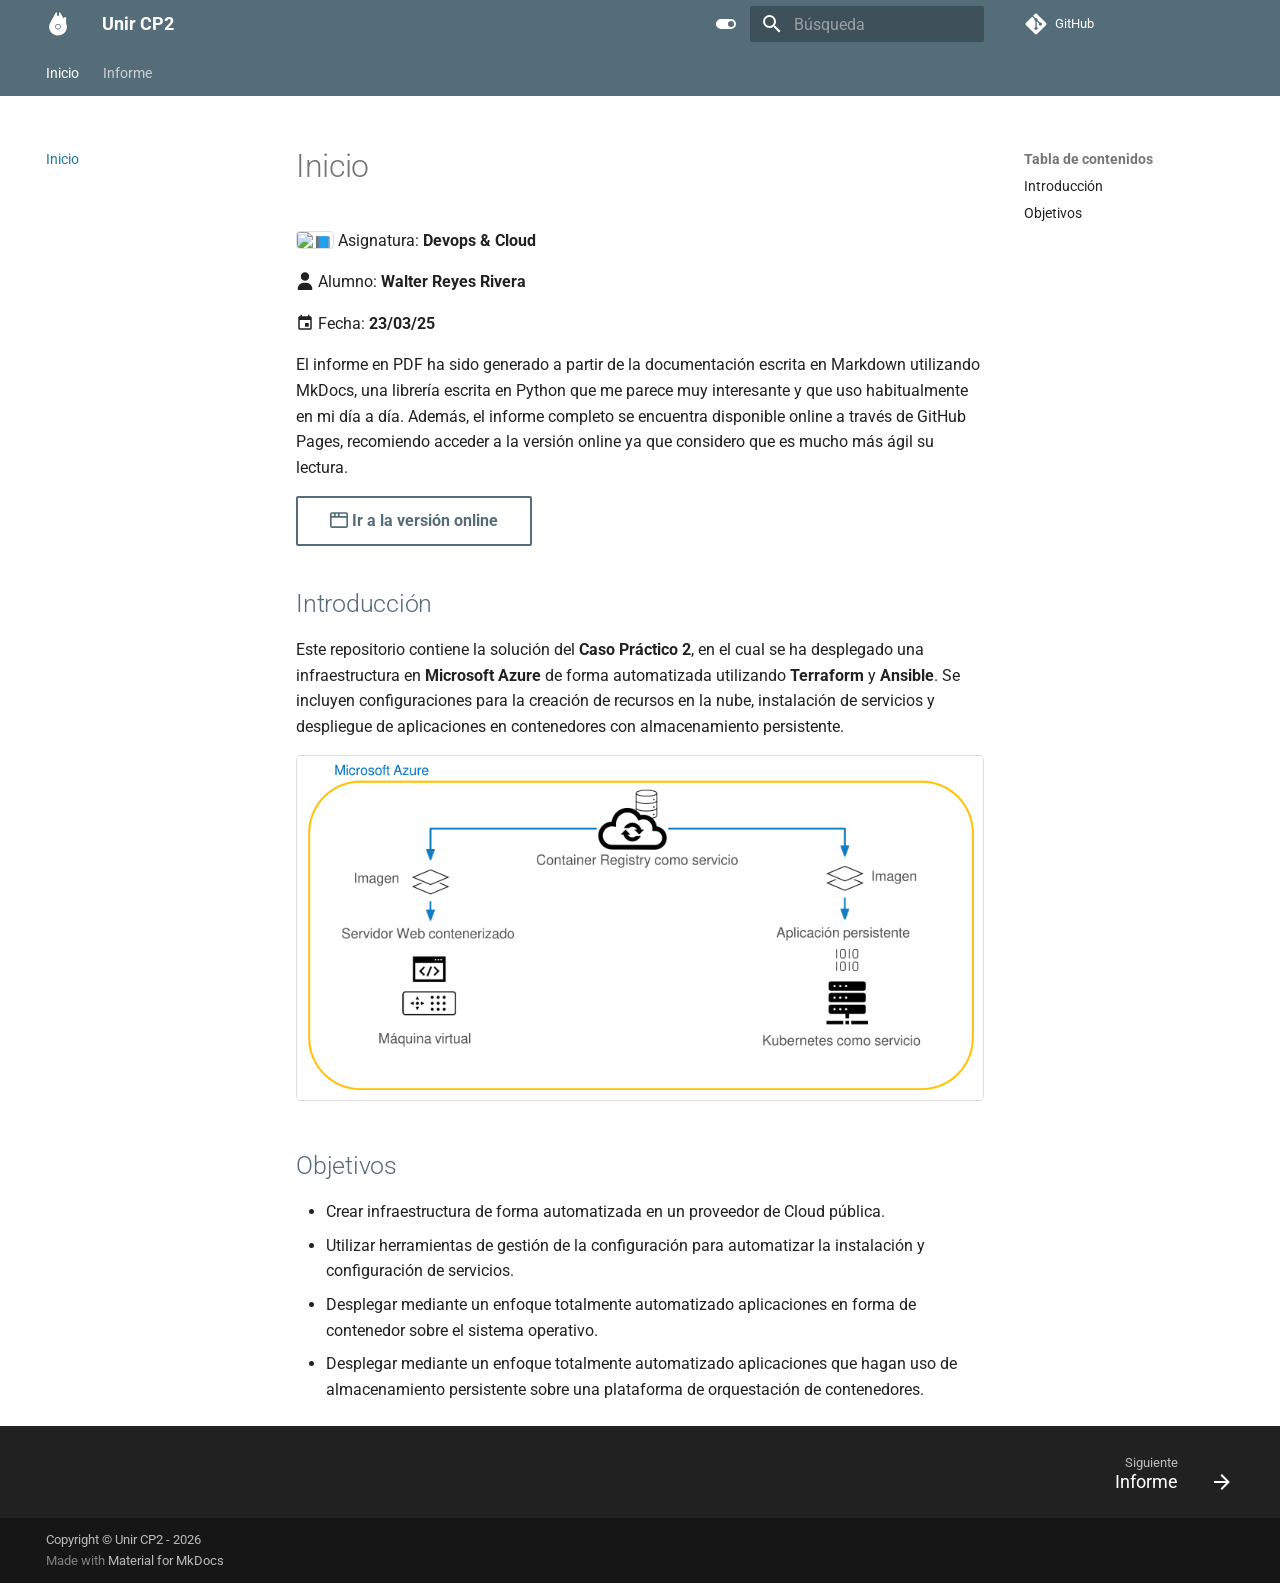
==== index.html @ c14b5ed5 "Deploy docs from GitHub Actions" ====
<!doctype html>
<html lang="es" class="no-js">
  <head>
    
      <meta charset="utf-8">
      <meta name="viewport" content="width=device-width,initial-scale=1">
      
        <meta name="description" content="Automatización de Infraestructura en Azure con Terraform y Ansible">
      
      
        <meta name="author" content="Walter Reyes">
      
      
      
      
        <link rel="next" href="informe/">
      
      
        
      
      
      <link rel="icon" href="assets/images/favicon.ico">
      <meta name="generator" content="mkdocs-1.6.1, mkdocs-material-9.7.5">
    
    
      
        <title>Unir CP2</title>
      
    
    
      <link rel="stylesheet" href="assets/stylesheets/main.484c7ddc.min.css">
      
        
        <link rel="stylesheet" href="assets/stylesheets/palette.ab4e12ef.min.css">
      
      


    
    
      
    
    
      
        
        
        <link rel="preconnect" href="https://fonts.gstatic.com" crossorigin>
        <link rel="stylesheet" href="https://fonts.googleapis.com/css?family=Roboto:300,300i,400,400i,700,700i%7CRoboto+Mono:400,400i,700,700i&display=fallback">
        <style>:root{--md-text-font:"Roboto";--md-code-font:"Roboto Mono"}</style>
      
    
    
      <link rel="stylesheet" href="assets/stylesheets/extra.css">
    
      <link rel="stylesheet" href="assets/stylesheets/pdf-custom.css">
    
    <script>__md_scope=new URL(".",location),__md_hash=e=>[...e].reduce(((e,_)=>(e<<5)-e+_.charCodeAt(0)),0),__md_get=(e,_=localStorage,t=__md_scope)=>JSON.parse(_.getItem(t.pathname+"."+e)),__md_set=(e,_,t=localStorage,a=__md_scope)=>{try{t.setItem(a.pathname+"."+e,JSON.stringify(_))}catch(e){}}</script>
    
      

    
    
  </head>
  
  
    
    
      
    
    
    
    
    <body dir="ltr" data-md-color-scheme="default" data-md-color-primary="blue-grey" data-md-color-accent="teal">
  
    
    <input class="md-toggle" data-md-toggle="drawer" type="checkbox" id="__drawer" autocomplete="off">
    <input class="md-toggle" data-md-toggle="search" type="checkbox" id="__search" autocomplete="off">
    <label class="md-overlay" for="__drawer"></label>
    <div data-md-component="skip">
      
        
        <a href="#introduccion" class="md-skip">
          Saltar a contenido
        </a>
      
    </div>
    <div data-md-component="announce">
      
    </div>
    
    
      

<header class="md-header" data-md-component="header">
  <nav class="md-header__inner md-grid" aria-label="Cabecera">
    <a href="." title="Unir CP2" class="md-header__button md-logo" aria-label="Unir CP2" data-md-component="logo">
      
  <img src="assets/images/favicon.svg" alt="logo">

    </a>
    <label class="md-header__button md-icon" for="__drawer">
      
      <svg xmlns="http://www.w3.org/2000/svg" viewBox="0 0 24 24"><path d="M3 6h18v2H3zm0 5h18v2H3zm0 5h18v2H3z"/></svg>
    </label>
    <div class="md-header__title" data-md-component="header-title">
      <div class="md-header__ellipsis">
        <div class="md-header__topic">
          <span class="md-ellipsis">
            Unir CP2
          </span>
        </div>
        <div class="md-header__topic" data-md-component="header-topic">
          <span class="md-ellipsis">
            
              Inicio
            
          </span>
        </div>
      </div>
    </div>
    
      
        <form class="md-header__option" data-md-component="palette">
  
    
    
    
    <input class="md-option" data-md-color-media="" data-md-color-scheme="default" data-md-color-primary="blue-grey" data-md-color-accent="teal"  aria-label="Switch to dark mode"  type="radio" name="__palette" id="__palette_0">
    
      <label class="md-header__button md-icon" title="Switch to dark mode" for="__palette_1" hidden>
        <svg xmlns="http://www.w3.org/2000/svg" viewBox="0 0 24 24"><path d="M17 7H7a5 5 0 0 0-5 5 5 5 0 0 0 5 5h10a5 5 0 0 0 5-5 5 5 0 0 0-5-5m0 8a3 3 0 0 1-3-3 3 3 0 0 1 3-3 3 3 0 0 1 3 3 3 3 0 0 1-3 3"/></svg>
      </label>
    
  
    
    
    
    <input class="md-option" data-md-color-media="" data-md-color-scheme="slate" data-md-color-primary="blue-grey" data-md-color-accent="teal"  aria-label="Switch to light mode"  type="radio" name="__palette" id="__palette_1">
    
      <label class="md-header__button md-icon" title="Switch to light mode" for="__palette_0" hidden>
        <svg xmlns="http://www.w3.org/2000/svg" viewBox="0 0 24 24"><path d="M17 6H7c-3.31 0-6 2.69-6 6s2.69 6 6 6h10c3.31 0 6-2.69 6-6s-2.69-6-6-6m0 10H7c-2.21 0-4-1.79-4-4s1.79-4 4-4h10c2.21 0 4 1.79 4 4s-1.79 4-4 4M7 9c-1.66 0-3 1.34-3 3s1.34 3 3 3 3-1.34 3-3-1.34-3-3-3"/></svg>
      </label>
    
  
</form>
      
    
    
      <script>var palette=__md_get("__palette");if(palette&&palette.color){if("(prefers-color-scheme)"===palette.color.media){var media=matchMedia("(prefers-color-scheme: light)"),input=document.querySelector(media.matches?"[data-md-color-media='(prefers-color-scheme: light)']":"[data-md-color-media='(prefers-color-scheme: dark)']");palette.color.media=input.getAttribute("data-md-color-media"),palette.color.scheme=input.getAttribute("data-md-color-scheme"),palette.color.primary=input.getAttribute("data-md-color-primary"),palette.color.accent=input.getAttribute("data-md-color-accent")}for(var[key,value]of Object.entries(palette.color))document.body.setAttribute("data-md-color-"+key,value)}</script>
    
    
    
      
      
        <label class="md-header__button md-icon" for="__search">
          
          <svg xmlns="http://www.w3.org/2000/svg" viewBox="0 0 24 24"><path d="M9.5 3A6.5 6.5 0 0 1 16 9.5c0 1.61-.59 3.09-1.56 4.23l.27.27h.79l5 5-1.5 1.5-5-5v-.79l-.27-.27A6.52 6.52 0 0 1 9.5 16 6.5 6.5 0 0 1 3 9.5 6.5 6.5 0 0 1 9.5 3m0 2C7 5 5 7 5 9.5S7 14 9.5 14 14 12 14 9.5 12 5 9.5 5"/></svg>
        </label>
        <div class="md-search" data-md-component="search" role="dialog">
  <label class="md-search__overlay" for="__search"></label>
  <div class="md-search__inner" role="search">
    <form class="md-search__form" name="search">
      <input type="text" class="md-search__input" name="query" aria-label="Búsqueda" placeholder="Búsqueda" autocapitalize="off" autocorrect="off" autocomplete="off" spellcheck="false" data-md-component="search-query" required>
      <label class="md-search__icon md-icon" for="__search">
        
        <svg xmlns="http://www.w3.org/2000/svg" viewBox="0 0 24 24"><path d="M9.5 3A6.5 6.5 0 0 1 16 9.5c0 1.61-.59 3.09-1.56 4.23l.27.27h.79l5 5-1.5 1.5-5-5v-.79l-.27-.27A6.52 6.52 0 0 1 9.5 16 6.5 6.5 0 0 1 3 9.5 6.5 6.5 0 0 1 9.5 3m0 2C7 5 5 7 5 9.5S7 14 9.5 14 14 12 14 9.5 12 5 9.5 5"/></svg>
        
        <svg xmlns="http://www.w3.org/2000/svg" viewBox="0 0 24 24"><path d="M20 11v2H8l5.5 5.5-1.42 1.42L4.16 12l7.92-7.92L13.5 5.5 8 11z"/></svg>
      </label>
      <nav class="md-search__options" aria-label="Buscar">
        
        <button type="reset" class="md-search__icon md-icon" title="Limpiar" aria-label="Limpiar" tabindex="-1">
          
          <svg xmlns="http://www.w3.org/2000/svg" viewBox="0 0 24 24"><path d="M19 6.41 17.59 5 12 10.59 6.41 5 5 6.41 10.59 12 5 17.59 6.41 19 12 13.41 17.59 19 19 17.59 13.41 12z"/></svg>
        </button>
      </nav>
      
        <div class="md-search__suggest" data-md-component="search-suggest"></div>
      
    </form>
    <div class="md-search__output">
      <div class="md-search__scrollwrap" tabindex="0" data-md-scrollfix>
        <div class="md-search-result" data-md-component="search-result">
          <div class="md-search-result__meta">
            Inicializando búsqueda
          </div>
          <ol class="md-search-result__list" role="presentation"></ol>
        </div>
      </div>
    </div>
  </div>
</div>
      
    
    
      <div class="md-header__source">
        <a href="https://github.com/darioreyesr25/unir-cp2" title="Ir al repositorio" class="md-source" data-md-component="source">
  <div class="md-source__icon md-icon">
    
    <svg xmlns="http://www.w3.org/2000/svg" viewBox="0 0 448 512"><!--! Font Awesome Free 7.1.0 by @fontawesome - https://fontawesome.com License - https://fontawesome.com/license/free (Icons: CC BY 4.0, Fonts: SIL OFL 1.1, Code: MIT License) Copyright 2025 Fonticons, Inc.--><path d="M439.6 236.1 244 40.5c-5.4-5.5-12.8-8.5-20.4-8.5s-15 3-20.4 8.4L162.5 81l51.5 51.5c27.1-9.1 52.7 16.8 43.4 43.7l49.7 49.7c34.2-11.8 61.2 31 35.5 56.7-26.5 26.5-70.2-2.9-56-37.3L240.3 199v121.9c25.3 12.5 22.3 41.8 9.1 55-6.4 6.4-15.2 10.1-24.3 10.1s-17.8-3.6-24.3-10.1c-17.6-17.6-11.1-46.9 11.2-56v-123c-20.8-8.5-24.6-30.7-18.6-45L142.6 101 8.5 235.1C3 240.6 0 247.9 0 255.5s3 15 8.5 20.4l195.6 195.7c5.4 5.4 12.7 8.4 20.4 8.4s15-3 20.4-8.4l194.7-194.7c5.4-5.4 8.4-12.8 8.4-20.4s-3-15-8.4-20.4"/></svg>
  </div>
  <div class="md-source__repository">
    GitHub
  </div>
</a>
      </div>
    
  </nav>
  
</header>
    
    <div class="md-container" data-md-component="container">
      
      
        
          
            
<nav class="md-tabs" aria-label="Pestañas" data-md-component="tabs">
  <div class="md-grid">
    <ul class="md-tabs__list">
      
        
  
  
  
    
  
  
    <li class="md-tabs__item md-tabs__item--active">
      <a href="." class="md-tabs__link">
        
  
  
    
  
  Inicio

      </a>
    </li>
  

      
        
  
  
  
  
    
    
      <li class="md-tabs__item">
        <a href="informe/" class="md-tabs__link">
          
  
  
    
  
  Informe

        </a>
      </li>
    
  

      
    </ul>
  </div>
</nav>
          
        
      
      <main class="md-main" data-md-component="main">
        <div class="md-main__inner md-grid">
          
            
              
              <div class="md-sidebar md-sidebar--primary" data-md-component="sidebar" data-md-type="navigation" >
                <div class="md-sidebar__scrollwrap">
                  <div class="md-sidebar__inner">
                    


  


<nav class="md-nav md-nav--primary md-nav--lifted" aria-label="Navegación" data-md-level="0">
  <label class="md-nav__title" for="__drawer">
    <a href="." title="Unir CP2" class="md-nav__button md-logo" aria-label="Unir CP2" data-md-component="logo">
      
  <img src="assets/images/favicon.svg" alt="logo">

    </a>
    Unir CP2
  </label>
  
    <div class="md-nav__source">
      <a href="https://github.com/darioreyesr25/unir-cp2" title="Ir al repositorio" class="md-source" data-md-component="source">
  <div class="md-source__icon md-icon">
    
    <svg xmlns="http://www.w3.org/2000/svg" viewBox="0 0 448 512"><!--! Font Awesome Free 7.1.0 by @fontawesome - https://fontawesome.com License - https://fontawesome.com/license/free (Icons: CC BY 4.0, Fonts: SIL OFL 1.1, Code: MIT License) Copyright 2025 Fonticons, Inc.--><path d="M439.6 236.1 244 40.5c-5.4-5.5-12.8-8.5-20.4-8.5s-15 3-20.4 8.4L162.5 81l51.5 51.5c27.1-9.1 52.7 16.8 43.4 43.7l49.7 49.7c34.2-11.8 61.2 31 35.5 56.7-26.5 26.5-70.2-2.9-56-37.3L240.3 199v121.9c25.3 12.5 22.3 41.8 9.1 55-6.4 6.4-15.2 10.1-24.3 10.1s-17.8-3.6-24.3-10.1c-17.6-17.6-11.1-46.9 11.2-56v-123c-20.8-8.5-24.6-30.7-18.6-45L142.6 101 8.5 235.1C3 240.6 0 247.9 0 255.5s3 15 8.5 20.4l195.6 195.7c5.4 5.4 12.7 8.4 20.4 8.4s15-3 20.4-8.4l194.7-194.7c5.4-5.4 8.4-12.8 8.4-20.4s-3-15-8.4-20.4"/></svg>
  </div>
  <div class="md-source__repository">
    GitHub
  </div>
</a>
    </div>
  
  <ul class="md-nav__list" data-md-scrollfix>
    
      
      
  
  
    
  
  
  
    <li class="md-nav__item md-nav__item--active">
      
      <input class="md-nav__toggle md-toggle" type="checkbox" id="__toc">
      
      
      
        <label class="md-nav__link md-nav__link--active" for="__toc">
          
  
  
  <span class="md-ellipsis">
    
  
    Inicio
  

    
  </span>
  
  

          <span class="md-nav__icon md-icon"></span>
        </label>
      
      <a href="." class="md-nav__link md-nav__link--active">
        
  
  
  <span class="md-ellipsis">
    
  
    Inicio
  

    
  </span>
  
  

      </a>
      
        

<nav class="md-nav md-nav--secondary" aria-label="Tabla de contenidos">
  
  
  
  
    <label class="md-nav__title" for="__toc">
      <span class="md-nav__icon md-icon"></span>
      Tabla de contenidos
    </label>
    <ul class="md-nav__list" data-md-component="toc" data-md-scrollfix>
      
        <li class="md-nav__item">
  <a href="#introduccion" class="md-nav__link">
    <span class="md-ellipsis">
      
        Introducción
      
    </span>
  </a>
  
</li>
      
        <li class="md-nav__item">
  <a href="#objetivos" class="md-nav__link">
    <span class="md-ellipsis">
      
        Objetivos
      
    </span>
  </a>
  
</li>
      
    </ul>
  
</nav>
      
    </li>
  

    
      
      
  
  
  
  
    
    
      
        
          
        
      
        
      
        
      
        
      
        
      
        
      
    
    
    
      
      
        
      
    
    
    <li class="md-nav__item md-nav__item--nested">
      
        
        
        <input class="md-nav__toggle md-toggle " type="checkbox" id="__nav_2" >
        
          
          <div class="md-nav__link md-nav__container">
            <a href="informe/" class="md-nav__link ">
              
  
  
  <span class="md-ellipsis">
    
  
    Informe
  

    
  </span>
  
  

            </a>
            
              
              <label class="md-nav__link " for="__nav_2" id="__nav_2_label" tabindex="0">
                <span class="md-nav__icon md-icon"></span>
              </label>
            
          </div>
        
        <nav class="md-nav" data-md-level="1" aria-labelledby="__nav_2_label" aria-expanded="false">
          <label class="md-nav__title" for="__nav_2">
            <span class="md-nav__icon md-icon"></span>
            
  
    Informe
  

          </label>
          <ul class="md-nav__list" data-md-scrollfix>
            
              
            
              
                
  
  
  
  
    
    
      
        
          
        
      
        
      
        
      
    
    
    
      
      
        
      
    
    
    <li class="md-nav__item md-nav__item--nested">
      
        
        
        <input class="md-nav__toggle md-toggle " type="checkbox" id="__nav_2_2" >
        
          
          <div class="md-nav__link md-nav__container">
            <a href="informe/arquitectura/" class="md-nav__link ">
              
  
  
  <span class="md-ellipsis">
    
  
    Arquitectura
  

    
  </span>
  
  

            </a>
            
              
              <label class="md-nav__link " for="__nav_2_2" id="__nav_2_2_label" tabindex="0">
                <span class="md-nav__icon md-icon"></span>
              </label>
            
          </div>
        
        <nav class="md-nav" data-md-level="2" aria-labelledby="__nav_2_2_label" aria-expanded="false">
          <label class="md-nav__title" for="__nav_2_2">
            <span class="md-nav__icon md-icon"></span>
            
  
    Arquitectura
  

          </label>
          <ul class="md-nav__list" data-md-scrollfix>
            
              
            
              
                
  
  
  
  
    <li class="md-nav__item">
      <a href="informe/arquitectura/infraestructura/" class="md-nav__link">
        
  
  
  <span class="md-ellipsis">
    
  
    Infraestructura
  

    
  </span>
  
  

      </a>
    </li>
  

              
            
              
                
  
  
  
  
    <li class="md-nav__item">
      <a href="informe/arquitectura/configuracion/" class="md-nav__link">
        
  
  
  <span class="md-ellipsis">
    
  
    Configuración
  

    
  </span>
  
  

      </a>
    </li>
  

              
            
          </ul>
        </nav>
      
    </li>
  

              
            
              
                
  
  
  
  
    <li class="md-nav__item">
      <a href="informe/despliegue/" class="md-nav__link">
        
  
  
  <span class="md-ellipsis">
    
  
    Despliegue
  

    
  </span>
  
  

      </a>
    </li>
  

              
            
              
                
  
  
  
  
    <li class="md-nav__item">
      <a href="informe/evidencias/" class="md-nav__link">
        
  
  
  <span class="md-ellipsis">
    
  
    Evidencias
  

    
  </span>
  
  

      </a>
    </li>
  

              
            
              
                
  
  
  
  
    <li class="md-nav__item">
      <a href="informe/licencia/" class="md-nav__link">
        
  
  
  <span class="md-ellipsis">
    
  
    Licencia
  

    
  </span>
  
  

      </a>
    </li>
  

              
            
              
                
  
  
  
  
    <li class="md-nav__item">
      <a href="informe/referencias/" class="md-nav__link">
        
  
  
  <span class="md-ellipsis">
    
  
    Referencias
  

    
  </span>
  
  

      </a>
    </li>
  

              
            
          </ul>
        </nav>
      
    </li>
  

    
  </ul>
</nav>
                  </div>
                </div>
              </div>
            
            
              
              <div class="md-sidebar md-sidebar--secondary" data-md-component="sidebar" data-md-type="toc" >
                <div class="md-sidebar__scrollwrap">
                  <div class="md-sidebar__inner">
                    

<nav class="md-nav md-nav--secondary" aria-label="Tabla de contenidos">
  
  
  
  
    <label class="md-nav__title" for="__toc">
      <span class="md-nav__icon md-icon"></span>
      Tabla de contenidos
    </label>
    <ul class="md-nav__list" data-md-component="toc" data-md-scrollfix>
      
        <li class="md-nav__item">
  <a href="#introduccion" class="md-nav__link">
    <span class="md-ellipsis">
      
        Introducción
      
    </span>
  </a>
  
</li>
      
        <li class="md-nav__item">
  <a href="#objetivos" class="md-nav__link">
    <span class="md-ellipsis">
      
        Objetivos
      
    </span>
  </a>
  
</li>
      
    </ul>
  
</nav>
                  </div>
                </div>
              </div>
            
          
          
            <div class="md-content" data-md-component="content">
              
                



  


              
              <article class="md-content__inner md-typeset">
                
                  


  
  


<h1 id="inicio">Inicio<a class="headerlink" href="#inicio" title="Permanent link">&para;</a></h1>
<p><img alt="📘" class="twemoji" src="https://cdn.jsdelivr.net/gh/jdecked/twemoji@16.0.1/assets/svg/1f4d8.svg" title=":blue_book:" /> Asignatura: <strong>Devops &amp; Cloud</strong></p>
<p><span class="twemoji"><svg xmlns="http://www.w3.org/2000/svg" viewBox="0 0 448 512"><!--! Font Awesome Free 7.1.0 by @fontawesome - https://fontawesome.com License - https://fontawesome.com/license/free (Icons: CC BY 4.0, Fonts: SIL OFL 1.1, Code: MIT License) Copyright 2025 Fonticons, Inc.--><path d="M224 248a120 120 0 1 0 0-240 120 120 0 1 0 0 240m-29.7 56C95.8 304 16 383.8 16 482.3c0 16.4 13.3 29.7 29.7 29.7h356.6c16.4 0 29.7-13.3 29.7-29.7 0-98.5-79.8-178.3-178.3-178.3z"/></svg></span> Alumno: <strong>Walter Reyes Rivera</strong></p>
<p><span class="twemoji"><svg xmlns="http://www.w3.org/2000/svg" viewBox="0 0 24 24"><path d="M19 19H5V8h14m-3-7v2H8V1H6v2H5c-1.11 0-2 .89-2 2v14a2 2 0 0 0 2 2h14a2 2 0 0 0 2-2V5a2 2 0 0 0-2-2h-1V1m-1 11h-5v5h5z"/></svg></span> Fecha: <strong>23/03/25</strong></p>
<p>El informe en PDF ha sido generado a partir de la documentación escrita en Markdown utilizando MkDocs, una librería escrita en Python que me parece muy interesante y que uso habitualmente en mi día a día. Además, el informe completo se encuentra disponible online a través de GitHub Pages, recomiendo acceder a la versión online ya que considero que es mucho más ágil su lectura.</p>
<p><a class="md-button" href="https://darioreyesr25.github.io/unir-cp2"><span class="twemoji"><svg xmlns="http://www.w3.org/2000/svg" viewBox="0 0 16 16"><path d="M0 2.75C0 1.784.784 1 1.75 1h12.5c.966 0 1.75.784 1.75 1.75v10.5A1.75 1.75 0 0 1 14.25 15H1.75A1.75 1.75 0 0 1 0 13.25ZM14.5 6h-13v7.25c0 .138.112.25.25.25h12.5a.25.25 0 0 0 .25-.25Zm-6-3.5v2h6V2.75a.25.25 0 0 0-.25-.25ZM5 2.5v2h2v-2Zm-3.25 0a.25.25 0 0 0-.25.25V4.5h2v-2Z"/></svg></span> Ir a la versión online</a></p>
<h2 id="introduccion">Introducción<a class="headerlink" href="#introduccion" title="Permanent link">&para;</a></h2>
<p>Este repositorio contiene la solución del <strong>Caso Práctico 2</strong>, en el cual se ha desplegado una infraestructura en <strong>Microsoft Azure</strong> de forma automatizada utilizando <strong>Terraform</strong> y <strong>Ansible</strong>. Se incluyen configuraciones para la creación de recursos en la nube, instalación de servicios y despliegue de aplicaciones en contenedores con almacenamiento persistente.</p>
<p><img alt="diagrama enunciado" src="assets/images/diagrama-enunciado.png" /></p>
<h2 id="objetivos">Objetivos<a class="headerlink" href="#objetivos" title="Permanent link">&para;</a></h2>
<ul>
<li>Crear infraestructura de forma automatizada en un proveedor de Cloud pública.</li>
<li>Utilizar herramientas de gestión de la configuración para automatizar la instalación y configuración de servicios.</li>
<li>Desplegar mediante un enfoque totalmente automatizado aplicaciones en forma de contenedor sobre el sistema operativo.</li>
<li>Desplegar mediante un enfoque totalmente automatizado aplicaciones que hagan uso de almacenamiento persistente sobre una plataforma de orquestación de contenedores.</li>
</ul>












                
              </article>
            </div>
          
          
  <script>var tabs=__md_get("__tabs");if(Array.isArray(tabs))e:for(var set of document.querySelectorAll(".tabbed-set")){var labels=set.querySelector(".tabbed-labels");for(var tab of tabs)for(var label of labels.getElementsByTagName("label"))if(label.innerText.trim()===tab){var input=document.getElementById(label.htmlFor);input.checked=!0;continue e}}</script>

<script>var target=document.getElementById(location.hash.slice(1));target&&target.name&&(target.checked=target.name.startsWith("__tabbed_"))</script>
        </div>
        
          <button type="button" class="md-top md-icon" data-md-component="top" hidden>
  
  <svg xmlns="http://www.w3.org/2000/svg" viewBox="0 0 24 24"><path d="M13 20h-2V8l-5.5 5.5-1.42-1.42L12 4.16l7.92 7.92-1.42 1.42L13 8z"/></svg>
  Volver al principio
</button>
        
      </main>
      
        <footer class="md-footer">
  
    
      
      <nav class="md-footer__inner md-grid" aria-label="Pie" >
        
        
          
          <a href="informe/" class="md-footer__link md-footer__link--next" aria-label="Siguiente: Informe">
            <div class="md-footer__title">
              <span class="md-footer__direction">
                Siguiente
              </span>
              <div class="md-ellipsis">
                Informe
              </div>
            </div>
            <div class="md-footer__button md-icon">
              
              <svg xmlns="http://www.w3.org/2000/svg" viewBox="0 0 24 24"><path d="M4 11v2h12l-5.5 5.5 1.42 1.42L19.84 12l-7.92-7.92L10.5 5.5 16 11z"/></svg>
            </div>
          </a>
        
      </nav>
    
  
  <div class="md-footer-meta md-typeset">
    <div class="md-footer-meta__inner md-grid">
      <div class="md-copyright">
  
    <div class="md-copyright__highlight">
      Copyright &copy; Unir CP2 - 2026
    </div>
  
  
    Made with
    <a href="https://squidfunk.github.io/mkdocs-material/" target="_blank" rel="noopener">
      Material for MkDocs
    </a>
  
</div>
      
    </div>
  </div>
</footer>
      
    </div>
    <div class="md-dialog" data-md-component="dialog">
      <div class="md-dialog__inner md-typeset"></div>
    </div>
    
    
    
      
      
      <script id="__config" type="application/json">{"annotate": null, "base": ".", "features": ["navigation.path", "navigation.tracking", "navigation.tabs", "navigation.instant", "navigation.sections", "navigation.footer", "navigation.top", "search.suggest", "search.highlight", "content.code.copy", "content.tabs.link", "navigation.indexes"], "search": "assets/javascripts/workers/search.2c215733.min.js", "tags": null, "translations": {"clipboard.copied": "Copiado al portapapeles", "clipboard.copy": "Copiar al portapapeles", "search.result.more.one": "1 m\u00e1s en esta p\u00e1gina", "search.result.more.other": "# m\u00e1s en esta p\u00e1gina", "search.result.none": "No se encontraron documentos", "search.result.one": "1 documento encontrado", "search.result.other": "# documentos encontrados", "search.result.placeholder": "Teclee para comenzar b\u00fasqueda", "search.result.term.missing": "Falta", "select.version": "Seleccionar versi\u00f3n"}, "version": null}</script>
    
    
      <script src="assets/javascripts/bundle.79ae519e.min.js"></script>
      
        <script src="assets/javascripts/extra.js"></script>
      
        <script src="https://viewer.diagrams.net/js/viewer-static.min.js"></script>
      
        <script src="assets/javascripts/drawio-reload.js"></script>
      
    
  </body>
</html>
---- assets/stylesheets/main.484c7ddc.min.css ----
@charset "UTF-8";html{-webkit-text-size-adjust:none;-moz-text-size-adjust:none;text-size-adjust:none;box-sizing:border-box}*,:after,:before{box-sizing:inherit}@media (prefers-reduced-motion){*,:after,:before{transition:none!important}}body{margin:0}a,button,input,label{-webkit-tap-highlight-color:transparent}a{color:inherit;text-decoration:none}hr{border:0;box-sizing:initial;display:block;height:.05rem;overflow:visible;padding:0}small{font-size:80%}sub,sup{line-height:1em}img{border-style:none}table{border-collapse:initial;border-spacing:0}td,th{font-weight:400;vertical-align:top}button{background:#0000;border:0;font-family:inherit;font-size:inherit;margin:0;padding:0}input{border:0;outline:none}:root{--md-primary-fg-color:#4051b5;--md-primary-fg-color--light:#5d6cc0;--md-primary-fg-color--dark:#303fa1;--md-primary-bg-color:#fff;--md-primary-bg-color--light:#ffffffb3;--md-accent-fg-color:#526cfe;--md-accent-fg-color--transparent:#526cfe1a;--md-accent-bg-color:#fff;--md-accent-bg-color--light:#ffffffb3}[data-md-color-scheme=default]{color-scheme:light}[data-md-color-scheme=default] img[src$="#gh-dark-mode-only"],[data-md-color-scheme=default] img[src$="#only-dark"]{display:none}:root,[data-md-color-scheme=default]{--md-hue:225deg;--md-default-fg-color:#000000de;--md-default-fg-color--light:#0000008a;--md-default-fg-color--lighter:#00000052;--md-default-fg-color--lightest:#00000012;--md-default-bg-color:#fff;--md-default-bg-color--light:#ffffffb3;--md-default-bg-color--lighter:#ffffff4d;--md-default-bg-color--lightest:#ffffff1f;--md-code-fg-color:#36464e;--md-code-bg-color:#f5f5f5;--md-code-bg-color--light:#f5f5f5b3;--md-code-bg-color--lighter:#f5f5f54d;--md-code-hl-color:#4287ff;--md-code-hl-color--light:#4287ff1a;--md-code-hl-number-color:#d52a2a;--md-code-hl-special-color:#db1457;--md-code-hl-function-color:#a846b9;--md-code-hl-constant-color:#6e59d9;--md-code-hl-keyword-color:#3f6ec6;--md-code-hl-string-color:#1c7d4d;--md-code-hl-name-color:var(--md-code-fg-color);--md-code-hl-operator-color:var(--md-default-fg-color--light);--md-code-hl-punctuation-color:var(--md-default-fg-color--light);--md-code-hl-comment-color:var(--md-default-fg-color--light);--md-code-hl-generic-color:var(--md-default-fg-color--light);--md-code-hl-variable-color:var(--md-default-fg-color--light);--md-typeset-color:var(--md-default-fg-color);--md-typeset-a-color:var(--md-primary-fg-color);--md-typeset-del-color:#f5503d26;--md-typeset-ins-color:#0bd57026;--md-typeset-kbd-color:#fafafa;--md-typeset-kbd-accent-color:#fff;--md-typeset-kbd-border-color:#b8b8b8;--md-typeset-mark-color:#ffff0080;--md-typeset-table-color:#0000001f;--md-typeset-table-color--light:rgba(0,0,0,.035);--md-admonition-fg-color:var(--md-default-fg-color);--md-admonition-bg-color:var(--md-default-bg-color);--md-warning-fg-color:#000000de;--md-warning-bg-color:#ff9;--md-footer-fg-color:#fff;--md-footer-fg-color--light:#ffffffb3;--md-footer-fg-color--lighter:#ffffff73;--md-footer-bg-color:#000000de;--md-footer-bg-color--dark:#00000052;--md-shadow-z1:0 0.2rem 0.5rem #0000000d,0 0 0.05rem #0000001a;--md-shadow-z2:0 0.2rem 0.5rem #0000001a,0 0 0.05rem #00000040;--md-shadow-z3:0 0.2rem 0.5rem #0003,0 0 0.05rem #00000059}.md-icon svg{fill:currentcolor;display:block;height:1.2rem;width:1.2rem}body{-webkit-font-smoothing:antialiased;-moz-osx-font-smoothing:grayscale;--md-text-font-family:var(--md-text-font,_),-apple-system,BlinkMacSystemFont,Helvetica,Arial,sans-serif;--md-code-font-family:var(--md-code-font,_),SFMono-Regular,Consolas,Menlo,monospace}aside,body,input{font-feature-settings:"kern","liga";color:var(--md-typeset-color);font-family:var(--md-text-font-family)}code,kbd,pre{font-feature-settings:"kern";font-family:var(--md-code-font-family)}:root{--md-typeset-table-sort-icon:url('data:image/svg+xml;charset=utf-8,<svg xmlns="http://www.w3.org/2000/svg" viewBox="0 0 24 24"><path d="m18 21-4-4h3V7h-3l4-4 4 4h-3v10h3M2 19v-2h10v2M2 13v-2h7v2M2 7V5h4v2z"/></svg>');--md-typeset-table-sort-icon--asc:url('data:image/svg+xml;charset=utf-8,<svg xmlns="http://www.w3.org/2000/svg" viewBox="0 0 24 24"><path d="M19 17h3l-4 4-4-4h3V3h2M2 17h10v2H2M6 5v2H2V5m0 6h7v2H2z"/></svg>');--md-typeset-table-sort-icon--desc:url('data:image/svg+xml;charset=utf-8,<svg xmlns="http://www.w3.org/2000/svg" viewBox="0 0 24 24"><path d="M19 7h3l-4-4-4 4h3v14h2M2 17h10v2H2M6 5v2H2V5m0 6h7v2H2z"/></svg>')}.md-typeset{-webkit-print-color-adjust:exact;color-adjust:exact;font-size:.8rem;line-height:1.6;overflow-wrap:break-word}@media print{.md-typeset{font-size:.68rem}}.md-typeset blockquote,.md-typeset dl,.md-typeset figure,.md-typeset ol,.md-typeset pre,.md-typeset ul{margin-bottom:1em;margin-top:1em}.md-typeset h1{color:var(--md-default-fg-color--light);font-size:2em;line-height:1.3;margin:0 0 1.25em}.md-typeset h1,.md-typeset h2{font-weight:300;letter-spacing:-.01em}.md-typeset h2{font-size:1.5625em;line-height:1.4;margin:1.6em 0 .64em}.md-typeset h3{font-size:1.25em;font-weight:400;letter-spacing:-.01em;line-height:1.5;margin:1.6em 0 .8em}.md-typeset h2+h3{margin-top:.8em}.md-typeset h4{font-weight:700;letter-spacing:-.01em;margin:1em 0}.md-typeset h5,.md-typeset h6{color:var(--md-default-fg-color--light);font-size:.8em;font-weight:700;letter-spacing:-.01em;margin:1.25em 0}.md-typeset h5{text-transform:uppercase}.md-typeset h5 code{text-transform:none}.md-typeset hr{border-bottom:.05rem solid var(--md-default-fg-color--lightest);display:flow-root;margin:1.5em 0}.md-typeset a{color:var(--md-typeset-a-color);word-break:break-word}.md-typeset a,.md-typeset a:before{transition:color 125ms}.md-typeset a:focus,.md-typeset a:hover{color:var(--md-accent-fg-color)}.md-typeset a:focus code,.md-typeset a:hover code{background-color:var(--md-accent-fg-color--transparent);color:var(--md-accent-fg-color)}.md-typeset a code{color:var(--md-typeset-a-color)}.md-typeset a.focus-visible{outline-color:var(--md-accent-fg-color);outline-offset:.2rem}.md-typeset code,.md-typeset kbd,.md-typeset pre{color:var(--md-code-fg-color);direction:ltr;font-variant-ligatures:none;transition:background-color 125ms}@media print{.md-typeset code,.md-typeset kbd,.md-typeset pre{white-space:pre-wrap}}.md-typeset code{background-color:var(--md-code-bg-color);border-radius:.1rem;-webkit-box-decoration-break:clone;box-decoration-break:clone;font-size:.85em;padding:0 .2941176471em;transition:color 125ms,background-color 125ms;word-break:break-word}.md-typeset code:not(.focus-visible){-webkit-tap-highlight-color:transparent;outline:none}.md-typeset pre{display:flow-root;line-height:1.4;position:relative}.md-typeset pre>code{-webkit-box-decoration-break:slice;box-decoration-break:slice;box-shadow:none;display:block;margin:0;outline-color:var(--md-accent-fg-color);overflow:auto;padding:.7720588235em 1.1764705882em;scrollbar-color:var(--md-default-fg-color--lighter) #0000;scrollbar-width:thin;touch-action:auto;word-break:normal}.md-typeset pre>code:hover{scrollbar-color:var(--md-accent-fg-color) #0000}.md-typeset pre>code::-webkit-scrollbar{height:.2rem;width:.2rem}.md-typeset pre>code::-webkit-scrollbar-thumb{background-color:var(--md-default-fg-color--lighter)}.md-typeset pre>code::-webkit-scrollbar-thumb:hover{background-color:var(--md-accent-fg-color)}.md-typeset kbd{background-color:var(--md-typeset-kbd-color);border-radius:.1rem;box-shadow:0 .1rem 0 .05rem var(--md-typeset-kbd-border-color),0 .1rem 0 var(--md-typeset-kbd-border-color),0 -.1rem .2rem var(--md-typeset-kbd-accent-color) inset;color:var(--md-default-fg-color);display:inline-block;font-size:.75em;padding:0 .6666666667em;vertical-align:text-top;word-break:break-word}.md-typeset mark{background-color:var(--md-typeset-mark-color);-webkit-box-decoration-break:clone;box-decoration-break:clone;color:inherit;word-break:break-word}.md-typeset abbr{cursor:help;text-decoration:none}.md-typeset [data-preview],.md-typeset abbr{border-bottom:.05rem dotted var(--md-default-fg-color--light)}.md-typeset small{opacity:.75}[dir=ltr] .md-typeset sub,[dir=ltr] .md-typeset sup{margin-left:.078125em}[dir=rtl] .md-typeset sub,[dir=rtl] .md-typeset sup{margin-right:.078125em}[dir=ltr] .md-typeset blockquote{padding-left:.6rem}[dir=rtl] .md-typeset blockquote{padding-right:.6rem}[dir=ltr] .md-typeset blockquote{border-left:.2rem solid var(--md-default-fg-color--lighter)}[dir=rtl] .md-typeset blockquote{border-right:.2rem solid var(--md-default-fg-color--lighter)}.md-typeset blockquote{color:var(--md-default-fg-color--light);margin-left:0;margin-right:0}.md-typeset ul{list-style-type:disc}.md-typeset ul[type]{list-style-type:revert-layer}[dir=ltr] .md-typeset ol,[dir=ltr] .md-typeset ul{margin-left:.625em}[dir=rtl] .md-typeset ol,[dir=rtl] .md-typeset ul{margin-right:.625em}.md-typeset ol,.md-typeset ul{padding:0}.md-typeset ol:not([hidden]),.md-typeset ul:not([hidden]){display:flow-root}.md-typeset ol ol,.md-typeset ul ol{list-style-type:lower-alpha}.md-typeset ol ol ol,.md-typeset ul ol ol{list-style-type:lower-roman}.md-typeset ol ol ol ol,.md-typeset ul ol ol ol{list-style-type:upper-alpha}.md-typeset ol ol ol ol ol,.md-typeset ul ol ol ol ol{list-style-type:upper-roman}.md-typeset ol[type],.md-typeset ul[type]{list-style-type:revert-layer}[dir=ltr] .md-typeset ol li,[dir=ltr] .md-typeset ul li{margin-left:1.25em}[dir=rtl] .md-typeset ol li,[dir=rtl] .md-typeset ul li{margin-right:1.25em}.md-typeset ol li,.md-typeset ul li{margin-bottom:.5em}.md-typeset ol li blockquote,.md-typeset ol li p,.md-typeset ul li blockquote,.md-typeset ul li p{margin:.5em 0}.md-typeset ol li:last-child,.md-typeset ul li:last-child{margin-bottom:0}[dir=ltr] .md-typeset ol li ol,[dir=ltr] .md-typeset ol li ul,[dir=ltr] .md-typeset ul li ol,[dir=ltr] .md-typeset ul li ul{margin-left:.625em}[dir=rtl] .md-typeset ol li ol,[dir=rtl] .md-typeset ol li ul,[dir=rtl] .md-typeset ul li ol,[dir=rtl] .md-typeset ul li ul{margin-right:.625em}.md-typeset ol li ol,.md-typeset ol li ul,.md-typeset ul li ol,.md-typeset ul li ul{margin-bottom:.5em;margin-top:.5em}[dir=ltr] .md-typeset dd{margin-left:1.875em}[dir=rtl] .md-typeset dd{margin-right:1.875em}.md-typeset dd{margin-bottom:1.5em;margin-top:1em}.md-typeset img,.md-typeset svg,.md-typeset video{height:auto;max-width:100%}.md-typeset img[align=left]{margin:1em 1em 1em 0}.md-typeset img[align=right]{margin:1em 0 1em 1em}.md-typeset img[align]:only-child{margin-top:0}.md-typeset figure{display:flow-root;margin:1em auto;max-width:100%;text-align:center;width:fit-content}.md-typeset figure img{display:block;margin:0 auto}.md-typeset figcaption{font-style:italic;margin:1em auto;max-width:24rem}.md-typeset iframe{max-width:100%}.md-typeset table:not([class]){background-color:var(--md-default-bg-color);border:.05rem solid var(--md-typeset-table-color);border-radius:.1rem;display:inline-block;font-size:.64rem;max-width:100%;overflow:auto;touch-action:auto}@media print{.md-typeset table:not([class]){display:table}}.md-typeset table:not([class])+*{margin-top:1.5em}.md-typeset table:not([class]) td>:first-child,.md-typeset table:not([class]) th>:first-child{margin-top:0}.md-typeset table:not([class]) td>:last-child,.md-typeset table:not([class]) th>:last-child{margin-bottom:0}.md-typeset table:not([class]) td:not([align]),.md-typeset table:not([class]) th:not([align]){text-align:left}[dir=rtl] .md-typeset table:not([class]) td:not([align]),[dir=rtl] .md-typeset table:not([class]) th:not([align]){text-align:right}.md-typeset table:not([class]) th{font-weight:700;min-width:5rem;padding:.9375em 1.25em;vertical-align:top}.md-typeset table:not([class]) td{border-top:.05rem solid var(--md-typeset-table-color);padding:.9375em 1.25em;vertical-align:top}.md-typeset table:not([class]) tbody tr{transition:background-color 125ms}.md-typeset table:not([class]) tbody tr:hover{background-color:var(--md-typeset-table-color--light);box-shadow:0 .05rem 0 var(--md-default-bg-color) inset}.md-typeset table:not([class]) a{word-break:normal}.md-typeset table th[role=columnheader]{cursor:pointer}[dir=ltr] .md-typeset table th[role=columnheader]:after{margin-left:.5em}[dir=rtl] .md-typeset table th[role=columnheader]:after{margin-right:.5em}.md-typeset table th[role=columnheader]:after{content:"";display:inline-block;height:1.2em;-webkit-mask-image:var(--md-typeset-table-sort-icon);mask-image:var(--md-typeset-table-sort-icon);-webkit-mask-repeat:no-repeat;mask-repeat:no-repeat;-webkit-mask-size:contain;mask-size:contain;transition:background-color 125ms;vertical-align:text-bottom;width:1.2em}.md-typeset table th[role=columnheader]:hover:after{background-color:var(--md-default-fg-color--lighter)}.md-typeset table th[role=columnheader][aria-sort=ascending]:after{background-color:var(--md-default-fg-color--light);-webkit-mask-image:var(--md-typeset-table-sort-icon--asc);mask-image:var(--md-typeset-table-sort-icon--asc)}.md-typeset table th[role=columnheader][aria-sort=descending]:after{background-color:var(--md-default-fg-color--light);-webkit-mask-image:var(--md-typeset-table-sort-icon--desc);mask-image:var(--md-typeset-table-sort-icon--desc)}.md-typeset__scrollwrap{margin:1em -.8rem;overflow-x:auto;touch-action:auto}.md-typeset__table{display:inline-block;margin-bottom:.5em;padding:0 .8rem}@media print{.md-typeset__table{display:block}}html .md-typeset__table table{display:table;margin:0;overflow:hidden;width:100%}@media screen and (max-width:44.984375em){.md-content__inner>pre{margin:1em -.8rem}.md-content__inner>pre code{border-radius:0}}.md-typeset .md-author{border-radius:100%;display:block;flex-shrink:0;height:1.6rem;overflow:hidden;position:relative;transition:color 125ms,transform 125ms;width:1.6rem}.md-typeset .md-author img{display:block}.md-typeset .md-author--more{background:var(--md-default-fg-color--lightest);color:var(--md-default-fg-color--lighter);font-size:.6rem;font-weight:700;line-height:1.6rem;text-align:center}.md-typeset .md-author--long{height:2.4rem;width:2.4rem}.md-typeset a.md-author{transform:scale(1)}.md-typeset a.md-author img{border-radius:100%;filter:grayscale(100%) opacity(75%);transition:filter 125ms}.md-typeset a.md-author:focus,.md-typeset a.md-author:hover{transform:scale(1.1);z-index:1}.md-typeset a.md-author:focus img,.md-typeset a.md-author:hover img{filter:grayscale(0)}.md-banner{background-color:var(--md-footer-bg-color);color:var(--md-footer-fg-color);overflow:auto}@media print{.md-banner{display:none}}.md-banner--warning{background-color:var(--md-warning-bg-color);color:var(--md-warning-fg-color)}.md-banner__inner{font-size:.7rem;margin:.6rem auto;padding:0 .8rem}[dir=ltr] .md-banner__button{float:right}[dir=rtl] .md-banner__button{float:left}.md-banner__button{color:inherit;cursor:pointer;transition:opacity .25s}.no-js .md-banner__button{display:none}.md-banner__button:hover{opacity:.7}html{font-size:125%;height:100%;overflow-x:hidden}@media screen and (min-width:100em){html{font-size:137.5%}}@media screen and (min-width:125em){html{font-size:150%}}body{background-color:var(--md-default-bg-color);display:flex;flex-direction:column;font-size:.5rem;min-height:100%;position:relative;width:100%}@media print{body{display:block}}@media screen and (max-width:59.984375em){body[data-md-scrolllock]{position:fixed}}.md-grid{margin-left:auto;margin-right:auto;max-width:61rem}.md-container{display:flex;flex-direction:column;flex-grow:1}@media print{.md-container{display:block}}.md-main{flex-grow:1}.md-main__inner{display:flex;height:100%;margin-top:1.5rem}.md-ellipsis{overflow:hidden;text-overflow:ellipsis}.md-toggle{display:none}.md-option{height:0;opacity:0;position:absolute;width:0}.md-option:checked+label:not([hidden]){display:block}.md-option.focus-visible+label{outline-color:var(--md-accent-fg-color);outline-style:auto}.md-skip{background-color:var(--md-default-fg-color);border-radius:.1rem;color:var(--md-default-bg-color);font-size:.64rem;margin:.5rem;opacity:0;outline-color:var(--md-accent-fg-color);padding:.3rem .5rem;position:fixed;transform:translateY(.4rem);z-index:-1}.md-skip:focus{opacity:1;transform:translateY(0);transition:transform .25s cubic-bezier(.4,0,.2,1),opacity 175ms 75ms;z-index:10}@page{margin:25mm}:root{--md-clipboard-icon:url('data:image/svg+xml;charset=utf-8,<svg xmlns="http://www.w3.org/2000/svg" viewBox="0 0 24 24"><path d="M19 21H8V7h11m0-2H8a2 2 0 0 0-2 2v14a2 2 0 0 0 2 2h11a2 2 0 0 0 2-2V7a2 2 0 0 0-2-2m-3-4H4a2 2 0 0 0-2 2v14h2V3h12z"/></svg>')}.md-clipboard{border-radius:.1rem;color:var(--md-default-fg-color--lightest);cursor:pointer;height:1.5em;outline-color:var(--md-accent-fg-color);outline-offset:.1rem;transition:color .25s;width:1.5em;z-index:1}@media print{.md-clipboard{display:none}}.md-clipboard:not(.focus-visible){-webkit-tap-highlight-color:transparent;outline:none}:hover>.md-clipboard{color:var(--md-default-fg-color--light)}.md-clipboard:focus,.md-clipboard:hover{color:var(--md-accent-fg-color)}.md-clipboard:after{background-color:currentcolor;content:"";display:block;height:1.125em;margin:0 auto;-webkit-mask-image:var(--md-clipboard-icon);mask-image:var(--md-clipboard-icon);-webkit-mask-position:center;mask-position:center;-webkit-mask-repeat:no-repeat;mask-repeat:no-repeat;-webkit-mask-size:contain;mask-size:contain;width:1.125em}.md-clipboard--inline{cursor:pointer}.md-clipboard--inline code{transition:color .25s,background-color .25s}.md-clipboard--inline:focus code,.md-clipboard--inline:hover code{background-color:var(--md-accent-fg-color--transparent);color:var(--md-accent-fg-color)}:root{--md-code-select-icon:url('data:image/svg+xml;charset=utf-8,<svg xmlns="http://www.w3.org/2000/svg" viewBox="0 0 24 24"><path d="M19 19h-4v2h4c1.1 0 2-.9 2-2v-4h-2m0-12h-4v2h4v4h2V5c0-1.1-.9-2-2-2M5 5h4V3H5c-1.1 0-2 .9-2 2v4h2m0 6H3v4c0 1.1.9 2 2 2h4v-2H5zm2-4h2v2H7zm4 0h2v2h-2zm4 0h2v2h-2zM7 7h2v2H7zm4 0h2v2h-2zm4 0h2v2h-2zm-8 8h2v2H7zm4 0h2v2h-2zm4 0h2v2h-2z"/></svg>');--md-code-copy-icon:url('data:image/svg+xml;charset=utf-8,<svg xmlns="http://www.w3.org/2000/svg" viewBox="0 0 24 24"><path d="M19 21H8V7h11m0-2H8a2 2 0 0 0-2 2v14a2 2 0 0 0 2 2h11a2 2 0 0 0 2-2V7a2 2 0 0 0-2-2m-3-4H4a2 2 0 0 0-2 2v14h2V3h12z"/></svg>')}.md-typeset .md-code__content{display:grid}.md-code__nav{background-color:var(--md-code-bg-color--lighter);border-radius:.1rem;display:flex;gap:.2rem;padding:.2rem;position:absolute;right:.25em;top:.25em;transition:background-color .25s;z-index:1}:hover>.md-code__nav{background-color:var(--md-code-bg-color--light)}.md-code__button{color:var(--md-default-fg-color--lightest);cursor:pointer;display:block;height:1.5em;outline-color:var(--md-accent-fg-color);outline-offset:.1rem;transition:color .25s;width:1.5em}:hover>*>.md-code__button{color:var(--md-default-fg-color--light)}.md-code__button.focus-visible,.md-code__button:hover{color:var(--md-accent-fg-color)}.md-code__button--active{color:var(--md-default-fg-color)!important}.md-code__button:after{background-color:currentcolor;content:"";display:block;height:1.125em;margin:0 auto;-webkit-mask-position:center;mask-position:center;-webkit-mask-repeat:no-repeat;mask-repeat:no-repeat;-webkit-mask-size:contain;mask-size:contain;width:1.125em}.md-code__button[data-md-type=select]:after{-webkit-mask-image:var(--md-code-select-icon);mask-image:var(--md-code-select-icon)}.md-code__button[data-md-type=copy]:after{-webkit-mask-image:var(--md-code-copy-icon);mask-image:var(--md-code-copy-icon)}@keyframes consent{0%{opacity:0;transform:translateY(100%)}to{opacity:1;transform:translateY(0)}}@keyframes overlay{0%{opacity:0}to{opacity:1}}.md-consent__overlay{animation:overlay .25s both;-webkit-backdrop-filter:blur(.1rem);backdrop-filter:blur(.1rem);background-color:#0000008a;height:100%;opacity:1;position:fixed;top:0;width:100%;z-index:5}.md-consent__inner{animation:consent .5s cubic-bezier(.1,.7,.1,1) both;background-color:var(--md-default-bg-color);border:0;border-radius:.1rem;bottom:0;box-shadow:0 0 .2rem #0000001a,0 .2rem .4rem #0003;max-height:100%;overflow:auto;padding:0;position:fixed;width:100%;z-index:5}.md-consent__form{padding:.8rem}.md-consent__settings{display:none;margin:1em 0}input:checked+.md-consent__settings{display:block}.md-consent__controls{margin-bottom:.8rem}.md-typeset .md-consent__controls .md-button{display:inline}@media screen and (max-width:44.984375em){.md-typeset .md-consent__controls .md-button{display:block;margin-top:.4rem;text-align:center;width:100%}}.md-consent label{cursor:pointer}.md-content{flex-grow:1;min-width:0}.md-content__inner{margin:0 .8rem 1.2rem;padding-top:.6rem}@media screen and (min-width:76.25em){[dir=ltr] .md-sidebar--primary:not([hidden])~.md-content>.md-content__inner{margin-left:1.2rem}[dir=ltr] .md-sidebar--secondary:not([hidden])~.md-content>.md-content__inner,[dir=rtl] .md-sidebar--primary:not([hidden])~.md-content>.md-content__inner{margin-right:1.2rem}[dir=rtl] .md-sidebar--secondary:not([hidden])~.md-content>.md-content__inner{margin-left:1.2rem}}.md-content__inner:before{content:"";display:block;height:.4rem}.md-content__inner>:last-child{margin-bottom:0}[dir=ltr] .md-content__button{float:right}[dir=rtl] .md-content__button{float:left}[dir=ltr] .md-content__button{margin-left:.4rem}[dir=rtl] .md-content__button{margin-right:.4rem}.md-content__button{margin:.4rem 0;padding:0}@media print{.md-content__button{display:none}}.md-typeset .md-content__button{color:var(--md-default-fg-color--lighter)}.md-content__button svg{display:inline;vertical-align:top}[dir=rtl] .md-content__button svg{transform:scaleX(-1)}[dir=ltr] .md-dialog{right:.8rem}[dir=rtl] .md-dialog{left:.8rem}.md-dialog{background-color:var(--md-default-fg-color);border-radius:.1rem;bottom:.8rem;box-shadow:var(--md-shadow-z3);min-width:11.1rem;opacity:0;padding:.4rem .6rem;pointer-events:none;position:fixed;transform:translateY(100%);transition:transform 0ms .4s,opacity .4s;z-index:4}@media print{.md-dialog{display:none}}.md-dialog--active{opacity:1;pointer-events:auto;transform:translateY(0);transition:transform .4s cubic-bezier(.075,.85,.175,1),opacity .4s}.md-dialog__inner{color:var(--md-default-bg-color);font-size:.7rem}.md-feedback{margin:2em 0 1em;text-align:center}.md-feedback fieldset{border:none;margin:0;padding:0}.md-feedback__title{font-weight:700;margin:1em auto}.md-feedback__inner{position:relative}.md-feedback__list{display:flex;flex-wrap:wrap;place-content:baseline center;position:relative}.md-feedback__list:hover .md-icon:not(:disabled){color:var(--md-default-fg-color--lighter)}:disabled .md-feedback__list{min-height:1.8rem}.md-feedback__icon{color:var(--md-default-fg-color--light);cursor:pointer;flex-shrink:0;margin:0 .1rem;transition:color 125ms}.md-feedback__icon:not(:disabled).md-icon:hover{color:var(--md-accent-fg-color)}.md-feedback__icon:disabled{color:var(--md-default-fg-color--lightest);pointer-events:none}.md-feedback__note{opacity:0;position:relative;transform:translateY(.4rem);transition:transform .4s cubic-bezier(.1,.7,.1,1),opacity .15s}.md-feedback__note>*{margin:0 auto;max-width:16rem}:disabled .md-feedback__note{opacity:1;transform:translateY(0)}@media print{.md-feedback{display:none}}.md-footer{background-color:var(--md-footer-bg-color);color:var(--md-footer-fg-color)}@media print{.md-footer{display:none}}.md-footer__inner{justify-content:space-between;overflow:auto;padding:.2rem}.md-footer__inner:not([hidden]){display:flex}.md-footer__link{align-items:end;display:flex;flex-grow:0.01;margin-bottom:.4rem;margin-top:1rem;max-width:100%;outline-color:var(--md-accent-fg-color);overflow:hidden;transition:opacity .25s}.md-footer__link:focus,.md-footer__link:hover{opacity:.7}[dir=rtl] .md-footer__link svg{transform:scaleX(-1)}@media screen and (max-width:44.984375em){.md-footer__link--prev{flex-shrink:0}.md-footer__link--prev .md-footer__title{display:none}}[dir=ltr] .md-footer__link--next{margin-left:auto}[dir=rtl] .md-footer__link--next{margin-right:auto}.md-footer__link--next{text-align:right}[dir=rtl] .md-footer__link--next{text-align:left}.md-footer__title{flex-grow:1;font-size:.9rem;margin-bottom:.7rem;max-width:calc(100% - 2.4rem);padding:0 1rem;white-space:nowrap}.md-footer__button{margin:.2rem;padding:.4rem}.md-footer__direction{font-size:.64rem;opacity:.7}.md-footer-meta{background-color:var(--md-footer-bg-color--dark)}.md-footer-meta__inner{display:flex;flex-wrap:wrap;justify-content:space-between;padding:.2rem}html .md-footer-meta.md-typeset a{color:var(--md-footer-fg-color--light)}html .md-footer-meta.md-typeset a:focus,html .md-footer-meta.md-typeset a:hover{color:var(--md-footer-fg-color)}.md-copyright{color:var(--md-footer-fg-color--lighter);font-size:.64rem;margin:auto .6rem;padding:.4rem 0;width:100%}@media screen and (min-width:45em){.md-copyright{width:auto}}.md-copyright__highlight{color:var(--md-footer-fg-color--light)}.md-social{display:inline-flex;gap:.2rem;margin:0 .4rem;padding:.2rem 0 .6rem}@media screen and (min-width:45em){.md-social{padding:.6rem 0}}.md-social__link{display:inline-block;height:1.6rem;text-align:center;width:1.6rem}.md-social__link:before{line-height:1.9}.md-social__link svg{fill:currentcolor;max-height:.8rem;vertical-align:-25%}.md-typeset .md-button{border:.1rem solid;border-radius:.1rem;color:var(--md-primary-fg-color);cursor:pointer;display:inline-block;font-weight:700;padding:.625em 2em;transition:color 125ms,background-color 125ms,border-color 125ms}.md-typeset .md-button--primary{background-color:var(--md-primary-fg-color);border-color:var(--md-primary-fg-color);color:var(--md-primary-bg-color)}.md-typeset .md-button:focus,.md-typeset .md-button:hover{background-color:var(--md-accent-fg-color);border-color:var(--md-accent-fg-color);color:var(--md-accent-bg-color)}[dir=ltr] .md-typeset .md-input{border-top-left-radius:.1rem}[dir=ltr] .md-typeset .md-input,[dir=rtl] .md-typeset .md-input{border-top-right-radius:.1rem}[dir=rtl] .md-typeset .md-input{border-top-left-radius:.1rem}.md-typeset .md-input{border-bottom:.1rem solid var(--md-default-fg-color--lighter);box-shadow:var(--md-shadow-z1);font-size:.8rem;height:1.8rem;padding:0 .6rem;transition:border .25s,box-shadow .25s}.md-typeset .md-input:focus,.md-typeset .md-input:hover{border-bottom-color:var(--md-accent-fg-color);box-shadow:var(--md-shadow-z2)}.md-typeset .md-input--stretch{width:100%}.md-header{background-color:var(--md-primary-fg-color);box-shadow:0 0 .2rem #0000,0 .2rem .4rem #0000;color:var(--md-primary-bg-color);display:block;left:0;position:sticky;right:0;top:0;z-index:4}@media print{.md-header{display:none}}.md-header[hidden]{transform:translateY(-100%);transition:transform .25s cubic-bezier(.8,0,.6,1),box-shadow .25s}.md-header--shadow{box-shadow:0 0 .2rem #0000001a,0 .2rem .4rem #0003;transition:transform .25s cubic-bezier(.1,.7,.1,1),box-shadow .25s}.md-header__inner{align-items:center;display:flex;padding:0 .2rem}.md-header__button{color:currentcolor;cursor:pointer;margin:.2rem;outline-color:var(--md-accent-fg-color);padding:.4rem;position:relative;transition:opacity .25s;vertical-align:middle;z-index:1}.md-header__button:hover{opacity:.7}.md-header__button:not([hidden]){display:inline-block}.md-header__button:not(.focus-visible){-webkit-tap-highlight-color:transparent;outline:none}.md-header__button.md-logo{margin:.2rem;padding:.4rem}@media screen and (max-width:76.234375em){.md-header__button.md-logo{display:none}}.md-header__button.md-logo img,.md-header__button.md-logo svg{fill:currentcolor;display:block;height:1.2rem;width:auto}@media screen and (min-width:60em){.md-header__button[for=__search]{display:none}}.no-js .md-header__button[for=__search]{display:none}[dir=rtl] .md-header__button[for=__search] svg{transform:scaleX(-1)}@media screen and (min-width:76.25em){.md-header__button[for=__drawer]{display:none}}.md-header__topic{display:flex;max-width:100%;position:absolute;transition:transform .4s cubic-bezier(.1,.7,.1,1),opacity .15s;white-space:nowrap}.md-header__topic+.md-header__topic{opacity:0;pointer-events:none;transform:translateX(1.25rem);transition:transform .4s cubic-bezier(1,.7,.1,.1),opacity .15s;z-index:-1}[dir=rtl] .md-header__topic+.md-header__topic{transform:translateX(-1.25rem)}.md-header__topic:first-child{font-weight:700}[dir=ltr] .md-header__title{margin-left:1rem;margin-right:.4rem}[dir=rtl] .md-header__title{margin-left:.4rem;margin-right:1rem}.md-header__title{flex-grow:1;font-size:.9rem;height:2.4rem;line-height:2.4rem}.md-header__title--active .md-header__topic{opacity:0;pointer-events:none;transform:translateX(-1.25rem);transition:transform .4s cubic-bezier(1,.7,.1,.1),opacity .15s;z-index:-1}[dir=rtl] .md-header__title--active .md-header__topic{transform:translateX(1.25rem)}.md-header__title--active .md-header__topic+.md-header__topic{opacity:1;pointer-events:auto;transform:translateX(0);transition:transform .4s cubic-bezier(.1,.7,.1,1),opacity .15s;z-index:0}.md-header__title>.md-header__ellipsis{height:100%;position:relative;width:100%}.md-header__option{display:flex;flex-shrink:0;max-width:100%;transition:max-width 0ms .25s,opacity .25s .25s;white-space:nowrap}[data-md-toggle=search]:checked~.md-header .md-header__option{max-width:0;opacity:0;transition:max-width 0ms,opacity 0ms}.md-header__option>input{bottom:0}.md-header__source{display:none}@media screen and (min-width:60em){[dir=ltr] .md-header__source{margin-left:1rem}[dir=rtl] .md-header__source{margin-right:1rem}.md-header__source{display:block;max-width:11.7rem;width:11.7rem}}@media screen and (min-width:76.25em){[dir=ltr] .md-header__source{margin-left:1.4rem}[dir=rtl] .md-header__source{margin-right:1.4rem}}.md-meta{color:var(--md-default-fg-color--light);font-size:.7rem;line-height:1.3}.md-meta__list{display:inline-flex;flex-wrap:wrap;list-style:none;margin:0;padding:0}.md-meta__item:not(:last-child):after{content:"·";margin-left:.2rem;margin-right:.2rem}.md-meta__link{color:var(--md-typeset-a-color)}.md-meta__link:focus,.md-meta__link:hover{color:var(--md-accent-fg-color)}.md-draft{background-color:#ff1744;border-radius:.125em;color:#fff;display:inline-block;font-weight:700;padding-left:.5714285714em;padding-right:.5714285714em}:root{--md-nav-icon--prev:url('data:image/svg+xml;charset=utf-8,<svg xmlns="http://www.w3.org/2000/svg" viewBox="0 0 24 24"><path d="M20 11v2H8l5.5 5.5-1.42 1.42L4.16 12l7.92-7.92L13.5 5.5 8 11z"/></svg>');--md-nav-icon--next:url('data:image/svg+xml;charset=utf-8,<svg xmlns="http://www.w3.org/2000/svg" viewBox="0 0 24 24"><path d="M8.59 16.58 13.17 12 8.59 7.41 10 6l6 6-6 6z"/></svg>');--md-toc-icon:url('data:image/svg+xml;charset=utf-8,<svg xmlns="http://www.w3.org/2000/svg" viewBox="0 0 24 24"><path d="M3 9h14V7H3zm0 4h14v-2H3zm0 4h14v-2H3zm16 0h2v-2h-2zm0-10v2h2V7zm0 6h2v-2h-2z"/></svg>')}.md-nav{font-size:.7rem;line-height:1.3}.md-nav__title{color:var(--md-default-fg-color--light);display:block;font-weight:700;overflow:hidden;padding:0 .6rem;text-overflow:ellipsis}.md-nav__title .md-nav__button{display:none}.md-nav__title .md-nav__button img{height:100%;width:auto}.md-nav__title .md-nav__button.md-logo img,.md-nav__title .md-nav__button.md-logo svg{fill:currentcolor;display:block;height:2.4rem;max-width:100%;object-fit:contain;width:auto}.md-nav__list{list-style:none;margin:0;padding:0}.md-nav__link{align-items:flex-start;display:flex;gap:.4rem;margin-top:.625em;scroll-snap-align:start;transition:color 125ms}.md-nav__link--passed,.md-nav__link--passed code{color:var(--md-default-fg-color--light)}.md-nav__item .md-nav__link--active,.md-nav__item .md-nav__link--active code{color:var(--md-typeset-a-color)}.md-nav__link .md-ellipsis{position:relative}.md-nav__link .md-ellipsis code{word-break:normal}[dir=ltr] .md-nav__link .md-icon:last-child{margin-left:auto}[dir=rtl] .md-nav__link .md-icon:last-child{margin-right:auto}.md-nav__link .md-typeset{font-size:.7rem;line-height:1.3}.md-nav__link svg{fill:currentcolor;flex-shrink:0;height:1.3em;position:relative}.md-nav__link[for]:focus,.md-nav__link[for]:hover,.md-nav__link[href]:focus,.md-nav__link[href]:hover{color:var(--md-accent-fg-color);cursor:pointer}.md-nav__link[for]:focus code,.md-nav__link[for]:hover code,.md-nav__link[href]:focus code,.md-nav__link[href]:hover code{background-color:var(--md-accent-fg-color--transparent);color:var(--md-accent-fg-color)}.md-nav__link.focus-visible{outline-color:var(--md-accent-fg-color);outline-offset:.2rem}.md-nav--primary .md-nav__link[for=__toc]{display:none}.md-nav--primary .md-nav__link[for=__toc] .md-icon:after{background-color:currentcolor;display:block;height:100%;-webkit-mask-image:var(--md-toc-icon);mask-image:var(--md-toc-icon);width:100%}.md-nav--primary .md-nav__link[for=__toc]~.md-nav{display:none}.md-nav__container>.md-nav__link{margin-top:0}.md-nav__container>.md-nav__link:first-child{flex-grow:1;min-width:0}.md-nav__icon{flex-shrink:0}.md-nav__source{display:none}@media screen and (max-width:76.234375em){.md-nav--primary,.md-nav--primary .md-nav{background-color:var(--md-default-bg-color);display:flex;flex-direction:column;height:100%;left:0;position:absolute;right:0;top:0;z-index:1}.md-nav--primary .md-nav__item,.md-nav--primary .md-nav__title{font-size:.8rem;line-height:1.5}.md-nav--primary .md-nav__title{background-color:var(--md-default-fg-color--lightest);color:var(--md-default-fg-color--light);cursor:pointer;height:5.6rem;line-height:2.4rem;padding:3rem .8rem .2rem;position:relative;white-space:nowrap}[dir=ltr] .md-nav--primary .md-nav__title .md-nav__icon{left:.4rem}[dir=rtl] .md-nav--primary .md-nav__title .md-nav__icon{right:.4rem}.md-nav--primary .md-nav__title .md-nav__icon{display:block;height:1.2rem;margin:.2rem;position:absolute;top:.4rem;width:1.2rem}.md-nav--primary .md-nav__title .md-nav__icon:after{background-color:currentcolor;content:"";display:block;height:100%;-webkit-mask-image:var(--md-nav-icon--prev);mask-image:var(--md-nav-icon--prev);-webkit-mask-position:center;mask-position:center;-webkit-mask-repeat:no-repeat;mask-repeat:no-repeat;-webkit-mask-size:contain;mask-size:contain;width:100%}.md-nav--primary .md-nav__title~.md-nav__list{background-color:var(--md-default-bg-color);box-shadow:0 .05rem 0 var(--md-default-fg-color--lightest) inset;overflow-y:auto;scroll-snap-type:y mandatory;touch-action:pan-y}.md-nav--primary .md-nav__title~.md-nav__list>:first-child{border-top:0}.md-nav--primary .md-nav__title[for=__drawer]{background-color:var(--md-primary-fg-color);color:var(--md-primary-bg-color);font-weight:700}.md-nav--primary .md-nav__title .md-logo{display:block;left:.2rem;margin:.2rem;padding:.4rem;position:absolute;right:.2rem;top:.2rem}.md-nav--primary .md-nav__list{flex:1}.md-nav--primary .md-nav__item{border-top:.05rem solid var(--md-default-fg-color--lightest)}.md-nav--primary .md-nav__item--active>.md-nav__link{color:var(--md-typeset-a-color)}.md-nav--primary .md-nav__item--active>.md-nav__link:focus,.md-nav--primary .md-nav__item--active>.md-nav__link:hover{color:var(--md-accent-fg-color)}.md-nav--primary .md-nav__link{margin-top:0;padding:.6rem .8rem}.md-nav--primary .md-nav__link svg{margin-top:.1em}.md-nav--primary .md-nav__link>.md-nav__link{padding:0}[dir=ltr] .md-nav--primary .md-nav__link .md-nav__icon{margin-right:-.2rem}[dir=rtl] .md-nav--primary .md-nav__link .md-nav__icon{margin-left:-.2rem}.md-nav--primary .md-nav__link .md-nav__icon{font-size:1.2rem;height:1.2rem;width:1.2rem}.md-nav--primary .md-nav__link .md-nav__icon:after{background-color:currentcolor;content:"";display:block;height:100%;-webkit-mask-image:var(--md-nav-icon--next);mask-image:var(--md-nav-icon--next);-webkit-mask-position:center;mask-position:center;-webkit-mask-repeat:no-repeat;mask-repeat:no-repeat;-webkit-mask-size:contain;mask-size:contain;width:100%}[dir=rtl] .md-nav--primary .md-nav__icon:after{transform:scale(-1)}.md-nav--primary .md-nav--secondary .md-nav{background-color:initial;position:static}[dir=ltr] .md-nav--primary .md-nav--secondary .md-nav .md-nav__link{padding-left:1.4rem}[dir=rtl] .md-nav--primary .md-nav--secondary .md-nav .md-nav__link{padding-right:1.4rem}[dir=ltr] .md-nav--primary .md-nav--secondary .md-nav .md-nav .md-nav__link{padding-left:2rem}[dir=rtl] .md-nav--primary .md-nav--secondary .md-nav .md-nav .md-nav__link{padding-right:2rem}[dir=ltr] .md-nav--primary .md-nav--secondary .md-nav .md-nav .md-nav .md-nav__link{padding-left:2.6rem}[dir=rtl] .md-nav--primary .md-nav--secondary .md-nav .md-nav .md-nav .md-nav__link{padding-right:2.6rem}[dir=ltr] .md-nav--primary .md-nav--secondary .md-nav .md-nav .md-nav .md-nav .md-nav__link{padding-left:3.2rem}[dir=rtl] .md-nav--primary .md-nav--secondary .md-nav .md-nav .md-nav .md-nav .md-nav__link{padding-right:3.2rem}.md-nav--secondary{background-color:initial}.md-nav__toggle~.md-nav{display:flex;opacity:0;transform:translateX(100%);transition:transform .25s cubic-bezier(.8,0,.6,1),opacity 125ms 50ms}[dir=rtl] .md-nav__toggle~.md-nav{transform:translateX(-100%)}.md-nav__toggle:checked~.md-nav{opacity:1;transform:translateX(0);transition:transform .25s cubic-bezier(.4,0,.2,1),opacity 125ms 125ms}.md-nav__toggle:checked~.md-nav>.md-nav__list{backface-visibility:hidden}}@media screen and (max-width:59.984375em){.md-nav--primary .md-nav__link[for=__toc]{display:flex}.md-nav--primary .md-nav__link[for=__toc] .md-icon:after{content:""}.md-nav--primary .md-nav__link[for=__toc]+.md-nav__link{display:none}.md-nav--primary .md-nav__link[for=__toc]~.md-nav{display:flex}.md-nav__source{background-color:var(--md-primary-fg-color--dark);color:var(--md-primary-bg-color);display:block;padding:0 .2rem}}@media screen and (min-width:60em) and (max-width:76.234375em){.md-nav--integrated .md-nav__link[for=__toc]{display:flex}.md-nav--integrated .md-nav__link[for=__toc] .md-icon:after{content:""}.md-nav--integrated .md-nav__link[for=__toc]+.md-nav__link{display:none}.md-nav--integrated .md-nav__link[for=__toc]~.md-nav{display:flex}}@media screen and (min-width:60em){.md-nav{margin-bottom:-.4rem}.md-nav--secondary .md-nav__title{background:var(--md-default-bg-color);box-shadow:0 0 .4rem .4rem var(--md-default-bg-color);position:sticky;top:0;z-index:1}.md-nav--secondary .md-nav__title[for=__toc]{scroll-snap-align:start}.md-nav--secondary .md-nav__title .md-nav__icon{display:none}[dir=ltr] .md-nav--secondary .md-nav__list{padding-left:.6rem}[dir=rtl] .md-nav--secondary .md-nav__list{padding-right:.6rem}.md-nav--secondary .md-nav__list{padding-bottom:.4rem}[dir=ltr] .md-nav--secondary .md-nav__item>.md-nav__link{margin-right:.4rem}[dir=rtl] .md-nav--secondary .md-nav__item>.md-nav__link{margin-left:.4rem}}@media screen and (min-width:76.25em){.md-nav{margin-bottom:-.4rem;transition:max-height .25s cubic-bezier(.86,0,.07,1)}.md-nav--primary .md-nav__title{background:var(--md-default-bg-color);box-shadow:0 0 .4rem .4rem var(--md-default-bg-color);position:sticky;top:0;z-index:1}.md-nav--primary .md-nav__title[for=__drawer]{scroll-snap-align:start}.md-nav--primary .md-nav__title .md-nav__icon{display:none}[dir=ltr] .md-nav--primary .md-nav__list{padding-left:.6rem}[dir=rtl] .md-nav--primary .md-nav__list{padding-right:.6rem}.md-nav--primary .md-nav__list{padding-bottom:.4rem}[dir=ltr] .md-nav--primary .md-nav__item>.md-nav__link{margin-right:.4rem}[dir=rtl] .md-nav--primary .md-nav__item>.md-nav__link{margin-left:.4rem}.md-nav__toggle~.md-nav{display:grid;grid-template-rows:minmax(.4rem,0fr);opacity:0;transition:grid-template-rows .25s cubic-bezier(.86,0,.07,1),opacity .25s,visibility 0ms .25s;visibility:collapse}.md-nav__toggle~.md-nav>.md-nav__list{overflow:hidden}.md-nav__toggle.md-toggle--indeterminate~.md-nav,.md-nav__toggle:checked~.md-nav{grid-template-rows:minmax(.4rem,1fr);opacity:1;transition:grid-template-rows .25s cubic-bezier(.86,0,.07,1),opacity .15s .1s,visibility 0ms;visibility:visible}.md-nav__toggle.md-toggle--indeterminate~.md-nav{transition:none}.md-nav__item--nested>.md-nav>.md-nav__title{display:none}.md-nav__item--section{display:block;margin:1.25em 0}.md-nav__item--section:last-child{margin-bottom:0}.md-nav__item--section>.md-nav__link{font-weight:700}.md-nav__item--section>.md-nav__link[for]{color:var(--md-default-fg-color--light)}.md-nav__item--section>.md-nav__link:not(.md-nav__container){pointer-events:none}.md-nav__item--section>.md-nav__link .md-icon,.md-nav__item--section>.md-nav__link>[for]{display:none}[dir=ltr] .md-nav__item--section>.md-nav{margin-left:-.6rem}[dir=rtl] .md-nav__item--section>.md-nav{margin-right:-.6rem}.md-nav__item--section>.md-nav{display:block;opacity:1;visibility:visible}.md-nav__item--section>.md-nav>.md-nav__list>.md-nav__item{padding:0}.md-nav__icon{border-radius:100%;height:.9rem;transition:background-color .25s;width:.9rem}.md-nav__icon:hover{background-color:var(--md-accent-fg-color--transparent)}.md-nav__icon:after{background-color:currentcolor;border-radius:100%;content:"";display:inline-block;height:100%;-webkit-mask-image:var(--md-nav-icon--next);mask-image:var(--md-nav-icon--next);-webkit-mask-position:center;mask-position:center;-webkit-mask-repeat:no-repeat;mask-repeat:no-repeat;-webkit-mask-size:contain;mask-size:contain;transition:transform .25s;vertical-align:-.1rem;width:100%}[dir=rtl] .md-nav__icon:after{transform:rotate(180deg)}.md-nav__item--nested .md-nav__toggle:checked~.md-nav__link .md-nav__icon:after,.md-nav__item--nested .md-toggle--indeterminate~.md-nav__link .md-nav__icon:after{transform:rotate(90deg)}.md-nav--lifted>.md-nav__list>.md-nav__item,.md-nav--lifted>.md-nav__title{display:none}.md-nav--lifted>.md-nav__list>.md-nav__item--active{display:block}.md-nav--lifted>.md-nav__list>.md-nav__item--active>.md-nav__link{background:var(--md-default-bg-color);box-shadow:0 0 .4rem .4rem var(--md-default-bg-color);margin-top:0;position:sticky;top:0;z-index:1}.md-nav--lifted>.md-nav__list>.md-nav__item--active>.md-nav__link:not(.md-nav__container){pointer-events:none}.md-nav--lifted>.md-nav__list>.md-nav__item--active.md-nav__item--section{margin:0}[dir=ltr] .md-nav--lifted>.md-nav__list>.md-nav__item>.md-nav:not(.md-nav--secondary){margin-left:-.6rem}[dir=rtl] .md-nav--lifted>.md-nav__list>.md-nav__item>.md-nav:not(.md-nav--secondary){margin-right:-.6rem}.md-nav--lifted>.md-nav__list>.md-nav__item>[for]{color:var(--md-default-fg-color--light)}.md-nav--lifted .md-nav[data-md-level="1"]{grid-template-rows:minmax(.4rem,1fr);opacity:1;visibility:visible}[dir=ltr] .md-nav--integrated>.md-nav__list>.md-nav__item--active .md-nav--secondary{border-left:.05rem solid var(--md-primary-fg-color)}[dir=rtl] .md-nav--integrated>.md-nav__list>.md-nav__item--active .md-nav--secondary{border-right:.05rem solid var(--md-primary-fg-color)}.md-nav--integrated>.md-nav__list>.md-nav__item--active .md-nav--secondary{display:block;margin-bottom:1.25em;opacity:1;visibility:visible}.md-nav--integrated>.md-nav__list>.md-nav__item--active .md-nav--secondary>.md-nav__list{overflow:visible;padding-bottom:0}.md-nav--integrated>.md-nav__list>.md-nav__item--active .md-nav--secondary>.md-nav__title{display:none}}.md-pagination{font-size:.8rem;font-weight:700;gap:.4rem}.md-pagination,.md-pagination>*{align-items:center;display:flex;justify-content:center}.md-pagination>*{border-radius:.2rem;height:1.8rem;min-width:1.8rem;text-align:center}.md-pagination__current{background-color:var(--md-default-fg-color--lightest);color:var(--md-default-fg-color--light)}.md-pagination__link{transition:color 125ms,background-color 125ms}.md-pagination__link:focus,.md-pagination__link:hover{background-color:var(--md-accent-fg-color--transparent);color:var(--md-accent-fg-color)}.md-pagination__link:focus svg,.md-pagination__link:hover svg{color:var(--md-accent-fg-color)}.md-pagination__link.focus-visible{outline-color:var(--md-accent-fg-color);outline-offset:.2rem}.md-pagination__link svg{fill:currentcolor;color:var(--md-default-fg-color--lighter);display:block;max-height:100%;width:1.2rem}:root{--md-path-icon:url('data:image/svg+xml;charset=utf-8,<svg xmlns="http://www.w3.org/2000/svg" viewBox="0 0 24 24"><path d="M8.59 16.58 13.17 12 8.59 7.41 10 6l6 6-6 6z"/></svg>')}.md-path{font-size:.7rem;margin:0 .8rem;overflow:auto;padding-top:1.2rem}.md-path:not([hidden]){display:block}@media screen and (min-width:76.25em){.md-path{margin:0 1.2rem}}.md-path__list{align-items:center;display:flex;gap:.2rem;list-style:none;margin:0;padding:0}.md-path__item:not(:first-child){display:inline-flex;gap:.2rem;white-space:nowrap}.md-path__item:not(:first-child):before{background-color:var(--md-default-fg-color--lighter);content:"";display:inline;height:.8rem;-webkit-mask-image:var(--md-path-icon);mask-image:var(--md-path-icon);width:.8rem}.md-path__link{align-items:center;color:var(--md-default-fg-color--light);display:flex}.md-path__link:focus,.md-path__link:hover{color:var(--md-accent-fg-color)}:root{--md-post-pin-icon:url('data:image/svg+xml;charset=utf-8,<svg xmlns="http://www.w3.org/2000/svg" viewBox="0 0 24 24"><path d="M16 12V4h1V2H7v2h1v8l-2 2v2h5.2v6h1.6v-6H18v-2z"/></svg>')}.md-post__back{border-bottom:.05rem solid var(--md-default-fg-color--lightest);margin-bottom:1.2rem;padding-bottom:1.2rem}@media screen and (max-width:76.234375em){.md-post__back{display:none}}[dir=rtl] .md-post__back svg{transform:scaleX(-1)}.md-post__authors{display:flex;flex-direction:column;gap:.6rem;margin:0 .6rem 1.2rem}.md-post .md-post__meta a{transition:color 125ms}.md-post .md-post__meta a:focus,.md-post .md-post__meta a:hover{color:var(--md-accent-fg-color)}.md-post__title{color:var(--md-default-fg-color--light);font-weight:700}.md-post--excerpt{margin-bottom:3.2rem}.md-post--excerpt .md-post__header{align-items:center;display:flex;gap:.6rem;min-height:1.6rem}.md-post--excerpt .md-post__authors{align-items:center;display:inline-flex;flex-direction:row;gap:.2rem;margin:0;min-height:2.4rem}[dir=ltr] .md-post--excerpt .md-post__meta .md-meta__list{margin-right:.4rem}[dir=rtl] .md-post--excerpt .md-post__meta .md-meta__list{margin-left:.4rem}.md-post--excerpt .md-post__content>:first-child{--md-scroll-margin:6rem;margin-top:0}.md-post>.md-nav--secondary{margin:1em 0}.md-pin{background:var(--md-default-fg-color--lightest);border-radius:1rem;margin-top:-.05rem;padding:.2rem}.md-pin:after{background-color:currentcolor;content:"";display:block;height:.6rem;margin:0 auto;-webkit-mask-image:var(--md-post-pin-icon);mask-image:var(--md-post-pin-icon);-webkit-mask-position:center;mask-position:center;-webkit-mask-repeat:no-repeat;mask-repeat:no-repeat;-webkit-mask-size:contain;mask-size:contain;width:.6rem}.md-profile{align-items:center;display:flex;font-size:.7rem;gap:.6rem;line-height:1.4;width:100%}.md-profile__description{flex-grow:1}.md-content--post{display:flex}@media screen and (max-width:76.234375em){.md-content--post{flex-flow:column-reverse}}.md-content--post>.md-content__inner{flex-grow:1;min-width:0}@media screen and (min-width:76.25em){[dir=ltr] .md-content--post>.md-content__inner{margin-left:1.2rem}[dir=rtl] .md-content--post>.md-content__inner{margin-right:1.2rem}}@media screen and (max-width:76.234375em){.md-sidebar.md-sidebar--post{padding:0;position:static;width:100%}.md-sidebar.md-sidebar--post .md-sidebar__scrollwrap{overflow:visible}.md-sidebar.md-sidebar--post .md-sidebar__inner{padding:0}.md-sidebar.md-sidebar--post .md-post__meta{margin-left:.6rem;margin-right:.6rem}.md-sidebar.md-sidebar--post .md-nav__item{border:none;display:inline}.md-sidebar.md-sidebar--post .md-nav__list{display:inline-flex;flex-wrap:wrap;gap:.6rem;padding-bottom:.6rem;padding-top:.6rem}.md-sidebar.md-sidebar--post .md-nav__link{padding:0}.md-sidebar.md-sidebar--post .md-nav{height:auto;margin-bottom:0;position:static}}:root{--md-progress-value:0;--md-progress-delay:400ms}.md-progress{background:var(--md-primary-bg-color);height:.075rem;opacity:min(clamp(0,var(--md-progress-value),1),clamp(0,100 - var(--md-progress-value),1));position:fixed;top:0;transform:scaleX(calc(var(--md-progress-value)*1%));transform-origin:left;transition:transform .5s cubic-bezier(.19,1,.22,1),opacity .25s var(--md-progress-delay);width:100%;z-index:4}:root{--md-search-result-icon:url('data:image/svg+xml;charset=utf-8,<svg xmlns="http://www.w3.org/2000/svg" viewBox="0 0 24 24"><path d="M14 2H6a2 2 0 0 0-2 2v16a2 2 0 0 0 2 2h7c-.41-.25-.8-.56-1.14-.9-.33-.33-.61-.7-.86-1.1H6V4h7v5h5v1.18c.71.16 1.39.43 2 .82V8zm6.31 16.9c1.33-2.11.69-4.9-1.4-6.22-2.11-1.33-4.91-.68-6.22 1.4-1.34 2.11-.69 4.89 1.4 6.22 1.46.93 3.32.93 4.79.02L22 23.39 23.39 22zm-3.81.1a2.5 2.5 0 0 1-2.5-2.5 2.5 2.5 0 0 1 2.5-2.5 2.5 2.5 0 0 1 2.5 2.5 2.5 2.5 0 0 1-2.5 2.5"/></svg>')}.md-search{position:relative}@media screen and (min-width:60em){.md-search{padding:.2rem 0}}.no-js .md-search{display:none}.md-search__overlay{opacity:0;z-index:1}@media screen and (max-width:59.984375em){[dir=ltr] .md-search__overlay{left:-2.2rem}[dir=rtl] .md-search__overlay{right:-2.2rem}.md-search__overlay{background-color:var(--md-default-bg-color);border-radius:1rem;height:2rem;overflow:hidden;pointer-events:none;position:absolute;top:-1rem;transform-origin:center;transition:transform .3s .1s,opacity .2s .2s;width:2rem}[data-md-toggle=search]:checked~.md-header .md-search__overlay{opacity:1;transition:transform .4s,opacity .1s}}@media screen and (min-width:60em){[dir=ltr] .md-search__overlay{left:0}[dir=rtl] .md-search__overlay{right:0}.md-search__overlay{background-color:#0000008a;cursor:pointer;height:0;position:fixed;top:0;transition:width 0ms .25s,height 0ms .25s,opacity .25s;width:0}[data-md-toggle=search]:checked~.md-header .md-search__overlay{height:200vh;opacity:1;transition:width 0ms,height 0ms,opacity .25s;width:100%}}@media screen and (max-width:29.984375em){[data-md-toggle=search]:checked~.md-header .md-search__overlay{transform:scale(45)}}@media screen and (min-width:30em) and (max-width:44.984375em){[data-md-toggle=search]:checked~.md-header .md-search__overlay{transform:scale(60)}}@media screen and (min-width:45em) and (max-width:59.984375em){[data-md-toggle=search]:checked~.md-header .md-search__overlay{transform:scale(75)}}.md-search__inner{backface-visibility:hidden}@media screen and (max-width:59.984375em){[dir=ltr] .md-search__inner{left:0}[dir=rtl] .md-search__inner{right:0}.md-search__inner{height:0;opacity:0;overflow:hidden;position:fixed;top:0;transform:translateX(5%);transition:width 0ms .3s,height 0ms .3s,transform .15s cubic-bezier(.4,0,.2,1) .15s,opacity .15s .15s;width:0;z-index:2}[dir=rtl] .md-search__inner{transform:translateX(-5%)}[data-md-toggle=search]:checked~.md-header .md-search__inner{height:100%;opacity:1;transform:translateX(0);transition:width 0ms 0ms,height 0ms 0ms,transform .15s cubic-bezier(.1,.7,.1,1) .15s,opacity .15s .15s;width:100%}}@media screen and (min-width:60em){[dir=ltr] .md-search__inner{float:right}[dir=rtl] .md-search__inner{float:left}.md-search__inner{padding:.1rem 0;position:relative;transition:width .25s cubic-bezier(.1,.7,.1,1);width:11.7rem}}@media screen and (min-width:60em) and (max-width:76.234375em){[data-md-toggle=search]:checked~.md-header .md-search__inner{width:23.4rem}}@media screen and (min-width:76.25em){[data-md-toggle=search]:checked~.md-header .md-search__inner{width:34.4rem}}.md-search__form{background-color:var(--md-default-bg-color);box-shadow:0 0 .6rem #0000;height:2.4rem;position:relative;transition:color .25s,background-color .25s;z-index:2}@media screen and (min-width:60em){.md-search__form{background-color:#00000042;border-radius:.1rem;height:1.8rem}.md-search__form:hover{background-color:#ffffff1f}}[data-md-toggle=search]:checked~.md-header .md-search__form{background-color:var(--md-default-bg-color);border-radius:.1rem .1rem 0 0;box-shadow:0 0 .6rem #00000012;color:var(--md-default-fg-color)}[dir=ltr] .md-search__input{padding-left:3.6rem;padding-right:2.2rem}[dir=rtl] .md-search__input{padding-left:2.2rem;padding-right:3.6rem}.md-search__input{background:#0000;font-size:.9rem;height:100%;position:relative;text-overflow:ellipsis;width:100%;z-index:2}.md-search__input::placeholder{transition:color .25s}.md-search__input::placeholder,.md-search__input~.md-search__icon{color:var(--md-default-fg-color--light)}.md-search__input::-ms-clear{display:none}@media screen and (max-width:59.984375em){.md-search__input{font-size:.9rem;height:2.4rem;width:100%}}@media screen and (min-width:60em){[dir=ltr] .md-search__input{padding-left:2.2rem}[dir=rtl] .md-search__input{padding-right:2.2rem}.md-search__input{color:inherit;font-size:.8rem}.md-search__input::placeholder{color:var(--md-primary-bg-color--light)}.md-search__input+.md-search__icon{color:var(--md-primary-bg-color)}[data-md-toggle=search]:checked~.md-header .md-search__input{text-overflow:clip}[data-md-toggle=search]:checked~.md-header .md-search__input+.md-search__icon{color:var(--md-default-fg-color--light)}[data-md-toggle=search]:checked~.md-header .md-search__input::placeholder{color:#0000}}.md-search__icon{cursor:pointer;display:inline-block;height:1.2rem;transition:color .25s,opacity .25s;width:1.2rem}.md-search__icon:hover{opacity:.7}[dir=ltr] .md-search__icon[for=__search]{left:.5rem}[dir=rtl] .md-search__icon[for=__search]{right:.5rem}.md-search__icon[for=__search]{position:absolute;top:.3rem;z-index:2}[dir=rtl] .md-search__icon[for=__search] svg{transform:scaleX(-1)}@media screen and (max-width:59.984375em){[dir=ltr] .md-search__icon[for=__search]{left:.8rem}[dir=rtl] .md-search__icon[for=__search]{right:.8rem}.md-search__icon[for=__search]{top:.6rem}.md-search__icon[for=__search] svg:first-child{display:none}}@media screen and (min-width:60em){.md-search__icon[for=__search]{pointer-events:none}.md-search__icon[for=__search] svg:last-child{display:none}}[dir=ltr] .md-search__options{right:.5rem}[dir=rtl] .md-search__options{left:.5rem}.md-search__options{pointer-events:none;position:absolute;top:.3rem;z-index:2}@media screen and (max-width:59.984375em){[dir=ltr] .md-search__options{right:.8rem}[dir=rtl] .md-search__options{left:.8rem}.md-search__options{top:.6rem}}[dir=ltr] .md-search__options>.md-icon{margin-left:.2rem}[dir=rtl] .md-search__options>.md-icon{margin-right:.2rem}.md-search__options>.md-icon{color:var(--md-default-fg-color--light);opacity:0;transform:scale(.75);transition:transform .15s cubic-bezier(.1,.7,.1,1),opacity .15s}.md-search__options>.md-icon:not(.focus-visible){-webkit-tap-highlight-color:transparent;outline:none}[data-md-toggle=search]:checked~.md-header .md-search__input:valid~.md-search__options>.md-icon{opacity:1;pointer-events:auto;transform:scale(1)}[data-md-toggle=search]:checked~.md-header .md-search__input:valid~.md-search__options>.md-icon:hover{opacity:.7}[dir=ltr] .md-search__suggest{padding-left:3.6rem;padding-right:2.2rem}[dir=rtl] .md-search__suggest{padding-left:2.2rem;padding-right:3.6rem}.md-search__suggest{align-items:center;color:var(--md-default-fg-color--lighter);display:flex;font-size:.9rem;height:100%;opacity:0;position:absolute;top:0;transition:opacity 50ms;white-space:nowrap;width:100%}@media screen and (min-width:60em){[dir=ltr] .md-search__suggest{padding-left:2.2rem}[dir=rtl] .md-search__suggest{padding-right:2.2rem}.md-search__suggest{font-size:.8rem}}[data-md-toggle=search]:checked~.md-header .md-search__suggest{opacity:1;transition:opacity .3s .1s}[dir=ltr] .md-search__output{border-bottom-left-radius:.1rem}[dir=ltr] .md-search__output,[dir=rtl] .md-search__output{border-bottom-right-radius:.1rem}[dir=rtl] .md-search__output{border-bottom-left-radius:.1rem}.md-search__output{overflow:hidden;position:absolute;width:100%;z-index:1}@media screen and (max-width:59.984375em){.md-search__output{bottom:0;top:2.4rem}}@media screen and (min-width:60em){.md-search__output{opacity:0;top:1.9rem;transition:opacity .4s}[data-md-toggle=search]:checked~.md-header .md-search__output{box-shadow:var(--md-shadow-z3);opacity:1}}.md-search__scrollwrap{backface-visibility:hidden;background-color:var(--md-default-bg-color);height:100%;overflow-y:auto;touch-action:pan-y}@media (-webkit-max-device-pixel-ratio:1),(max-resolution:1dppx){.md-search__scrollwrap{transform:translateZ(0)}}@media screen and (min-width:60em) and (max-width:76.234375em){.md-search__scrollwrap{width:23.4rem}}@media screen and (min-width:76.25em){.md-search__scrollwrap{width:34.4rem}}@media screen and (min-width:60em){.md-search__scrollwrap{max-height:0;scrollbar-color:var(--md-default-fg-color--lighter) #0000;scrollbar-width:thin}[data-md-toggle=search]:checked~.md-header .md-search__scrollwrap{max-height:75vh}.md-search__scrollwrap:hover{scrollbar-color:var(--md-accent-fg-color) #0000}.md-search__scrollwrap::-webkit-scrollbar{height:.2rem;width:.2rem}.md-search__scrollwrap::-webkit-scrollbar-thumb{background-color:var(--md-default-fg-color--lighter)}.md-search__scrollwrap::-webkit-scrollbar-thumb:hover{background-color:var(--md-accent-fg-color)}}.md-search-result{color:var(--md-default-fg-color);word-break:break-word}.md-search-result__meta{background-color:var(--md-default-fg-color--lightest);color:var(--md-default-fg-color--light);font-size:.64rem;line-height:1.8rem;padding:0 .8rem;scroll-snap-align:start}@media screen and (min-width:60em){[dir=ltr] .md-search-result__meta{padding-left:2.2rem}[dir=rtl] .md-search-result__meta{padding-right:2.2rem}}.md-search-result__list{list-style:none;margin:0;padding:0;-webkit-user-select:none;user-select:none}.md-search-result__item{box-shadow:0 -.05rem var(--md-default-fg-color--lightest)}.md-search-result__item:first-child{box-shadow:none}.md-search-result__link{display:block;outline:none;scroll-snap-align:start;transition:background-color .25s}.md-search-result__link:focus,.md-search-result__link:hover{background-color:var(--md-accent-fg-color--transparent)}.md-search-result__link:last-child p:last-child{margin-bottom:.6rem}.md-search-result__more>summary{cursor:pointer;display:block;outline:none;position:sticky;scroll-snap-align:start;top:0;z-index:1}.md-search-result__more>summary::marker{display:none}.md-search-result__more>summary::-webkit-details-marker{display:none}.md-search-result__more>summary>div{color:var(--md-typeset-a-color);font-size:.64rem;padding:.75em .8rem;transition:color .25s,background-color .25s}@media screen and (min-width:60em){[dir=ltr] .md-search-result__more>summary>div{padding-left:2.2rem}[dir=rtl] .md-search-result__more>summary>div{padding-right:2.2rem}}.md-search-result__more>summary:focus>div,.md-search-result__more>summary:hover>div{background-color:var(--md-accent-fg-color--transparent);color:var(--md-accent-fg-color)}.md-search-result__more[open]>summary{background-color:var(--md-default-bg-color)}.md-search-result__article{overflow:hidden;padding:0 .8rem;position:relative}@media screen and (min-width:60em){[dir=ltr] .md-search-result__article{padding-left:2.2rem}[dir=rtl] .md-search-result__article{padding-right:2.2rem}}[dir=ltr] .md-search-result__icon{left:0}[dir=rtl] .md-search-result__icon{right:0}.md-search-result__icon{color:var(--md-default-fg-color--light);height:1.2rem;margin:.5rem;position:absolute;width:1.2rem}@media screen and (max-width:59.984375em){.md-search-result__icon{display:none}}.md-search-result__icon:after{background-color:currentcolor;content:"";display:inline-block;height:100%;-webkit-mask-image:var(--md-search-result-icon);mask-image:var(--md-search-result-icon);-webkit-mask-position:center;mask-position:center;-webkit-mask-repeat:no-repeat;mask-repeat:no-repeat;-webkit-mask-size:contain;mask-size:contain;width:100%}[dir=rtl] .md-search-result__icon:after{transform:scaleX(-1)}.md-search-result .md-typeset{color:var(--md-default-fg-color--light);font-size:.64rem;line-height:1.6}.md-search-result .md-typeset h1{color:var(--md-default-fg-color);font-size:.8rem;font-weight:400;line-height:1.4;margin:.55rem 0}.md-search-result .md-typeset h1 mark{text-decoration:none}.md-search-result .md-typeset h2{color:var(--md-default-fg-color);font-size:.64rem;font-weight:700;line-height:1.6;margin:.5em 0}.md-search-result .md-typeset h2 mark{text-decoration:none}.md-search-result__terms{color:var(--md-default-fg-color);display:block;font-size:.64rem;font-style:italic;margin:.5em 0}.md-search-result mark{background-color:initial;color:var(--md-accent-fg-color);text-decoration:underline}.md-select{position:relative;z-index:1}.md-select__inner{background-color:var(--md-default-bg-color);border-radius:.1rem;box-shadow:var(--md-shadow-z2);color:var(--md-default-fg-color);left:50%;margin-top:.2rem;max-height:0;opacity:0;position:absolute;top:calc(100% - .2rem);transform:translate3d(-50%,.3rem,0);transition:transform .25s 375ms,opacity .25s .25s,max-height 0ms .5s}.md-select:focus-within .md-select__inner,.md-select:hover .md-select__inner{max-height:10rem;opacity:1;transform:translate3d(-50%,0,0);transition:transform .25s cubic-bezier(.1,.7,.1,1),opacity .25s,max-height 0ms}.md-select__inner:after{border-bottom:.2rem solid #0000;border-bottom-color:var(--md-default-bg-color);border-left:.2rem solid #0000;border-right:.2rem solid #0000;border-top:0;content:"";height:0;left:50%;margin-left:-.2rem;margin-top:-.2rem;position:absolute;top:0;width:0}.md-select__list{border-radius:.1rem;font-size:.8rem;list-style-type:none;margin:0;max-height:inherit;overflow:auto;padding:0}.md-select__item{line-height:1.8rem}[dir=ltr] .md-select__link{padding-left:.6rem;padding-right:1.2rem}[dir=rtl] .md-select__link{padding-left:1.2rem;padding-right:.6rem}.md-select__link{cursor:pointer;display:block;outline:none;scroll-snap-align:start;transition:background-color .25s,color .25s;width:100%}.md-select__link:focus,.md-select__link:hover{color:var(--md-accent-fg-color)}.md-select__link:focus{background-color:var(--md-default-fg-color--lightest)}.md-sidebar{align-self:flex-start;flex-shrink:0;padding:1.2rem 0;position:sticky;top:2.4rem;width:12.1rem}@media print{.md-sidebar{display:none}}@media screen and (max-width:76.234375em){[dir=ltr] .md-sidebar--primary{left:-12.1rem}[dir=rtl] .md-sidebar--primary{right:-12.1rem}.md-sidebar--primary{background-color:var(--md-default-bg-color);display:block;height:100%;position:fixed;top:0;transform:translateX(0);transition:transform .25s cubic-bezier(.4,0,.2,1),box-shadow .25s;width:12.1rem;z-index:5}[data-md-toggle=drawer]:checked~.md-container .md-sidebar--primary{box-shadow:var(--md-shadow-z3);transform:translateX(12.1rem)}[dir=rtl] [data-md-toggle=drawer]:checked~.md-container .md-sidebar--primary{transform:translateX(-12.1rem)}.md-sidebar--primary .md-sidebar__scrollwrap{bottom:0;left:0;margin:0;overflow:hidden;position:absolute;right:0;scroll-snap-type:none;top:0}}@media screen and (min-width:76.25em){.md-sidebar{height:0}.no-js .md-sidebar{height:auto}.md-header--lifted~.md-container .md-sidebar{top:4.8rem}}.md-sidebar--secondary{display:none;order:2}@media screen and (min-width:60em){.md-sidebar--secondary{height:0}.no-js .md-sidebar--secondary{height:auto}.md-sidebar--secondary:not([hidden]){display:block}.md-sidebar--secondary .md-sidebar__scrollwrap{touch-action:pan-y}}.md-sidebar__scrollwrap{backface-visibility:hidden;margin:0 .2rem;overflow-y:auto;scrollbar-color:var(--md-default-fg-color--lighter) #0000}@media screen and (min-width:60em){.md-sidebar__scrollwrap{scrollbar-gutter:stable;scrollbar-width:thin}}.md-sidebar__scrollwrap::-webkit-scrollbar{height:.2rem;width:.2rem}.md-sidebar__scrollwrap:focus-within,.md-sidebar__scrollwrap:hover{scrollbar-color:var(--md-accent-fg-color) #0000}.md-sidebar__scrollwrap:focus-within::-webkit-scrollbar-thumb,.md-sidebar__scrollwrap:hover::-webkit-scrollbar-thumb{background-color:var(--md-default-fg-color--lighter)}.md-sidebar__scrollwrap:focus-within::-webkit-scrollbar-thumb:hover,.md-sidebar__scrollwrap:hover::-webkit-scrollbar-thumb:hover{background-color:var(--md-accent-fg-color)}@supports selector(::-webkit-scrollbar){.md-sidebar__scrollwrap{scrollbar-gutter:auto}[dir=ltr] .md-sidebar__inner{padding-right:calc(100% - 11.5rem)}[dir=rtl] .md-sidebar__inner{padding-left:calc(100% - 11.5rem)}}@media screen and (max-width:76.234375em){.md-overlay{background-color:#0000008a;height:0;opacity:0;position:fixed;top:0;transition:width 0ms .25s,height 0ms .25s,opacity .25s;width:0;z-index:5}[data-md-toggle=drawer]:checked~.md-overlay{height:100%;opacity:1;transition:width 0ms,height 0ms,opacity .25s;width:100%}}@keyframes facts{0%{height:0}to{height:.65rem}}@keyframes fact{0%{opacity:0;transform:translateY(100%)}50%{opacity:0}to{opacity:1;transform:translateY(0)}}:root{--md-source-forks-icon:url('data:image/svg+xml;charset=utf-8,<svg xmlns="http://www.w3.org/2000/svg" viewBox="0 0 16 16"><path d="M5 5.372v.878c0 .414.336.75.75.75h4.5a.75.75 0 0 0 .75-.75v-.878a2.25 2.25 0 1 1 1.5 0v.878a2.25 2.25 0 0 1-2.25 2.25h-1.5v2.128a2.251 2.251 0 1 1-1.5 0V8.5h-1.5A2.25 2.25 0 0 1 3.5 6.25v-.878a2.25 2.25 0 1 1 1.5 0M5 3.25a.75.75 0 1 0-1.5 0 .75.75 0 0 0 1.5 0m6.75.75a.75.75 0 1 0 0-1.5.75.75 0 0 0 0 1.5m-3 8.75a.75.75 0 1 0-1.5 0 .75.75 0 0 0 1.5 0"/></svg>');--md-source-repositories-icon:url('data:image/svg+xml;charset=utf-8,<svg xmlns="http://www.w3.org/2000/svg" viewBox="0 0 16 16"><path d="M2 2.5A2.5 2.5 0 0 1 4.5 0h8.75a.75.75 0 0 1 .75.75v12.5a.75.75 0 0 1-.75.75h-2.5a.75.75 0 0 1 0-1.5h1.75v-2h-8a1 1 0 0 0-.714 1.7.75.75 0 1 1-1.072 1.05A2.5 2.5 0 0 1 2 11.5Zm10.5-1h-8a1 1 0 0 0-1 1v6.708A2.5 2.5 0 0 1 4.5 9h8ZM5 12.25a.25.25 0 0 1 .25-.25h3.5a.25.25 0 0 1 .25.25v3.25a.25.25 0 0 1-.4.2l-1.45-1.087a.25.25 0 0 0-.3 0L5.4 15.7a.25.25 0 0 1-.4-.2Z"/></svg>');--md-source-stars-icon:url('data:image/svg+xml;charset=utf-8,<svg xmlns="http://www.w3.org/2000/svg" viewBox="0 0 16 16"><path d="M8 .25a.75.75 0 0 1 .673.418l1.882 3.815 4.21.612a.75.75 0 0 1 .416 1.279l-3.046 2.97.719 4.192a.751.751 0 0 1-1.088.791L8 12.347l-3.766 1.98a.75.75 0 0 1-1.088-.79l.72-4.194L.818 6.374a.75.75 0 0 1 .416-1.28l4.21-.611L7.327.668A.75.75 0 0 1 8 .25m0 2.445L6.615 5.5a.75.75 0 0 1-.564.41l-3.097.45 2.24 2.184a.75.75 0 0 1 .216.664l-.528 3.084 2.769-1.456a.75.75 0 0 1 .698 0l2.77 1.456-.53-3.084a.75.75 0 0 1 .216-.664l2.24-2.183-3.096-.45a.75.75 0 0 1-.564-.41z"/></svg>');--md-source-version-icon:url('data:image/svg+xml;charset=utf-8,<svg xmlns="http://www.w3.org/2000/svg" viewBox="0 0 16 16"><path d="M1 7.775V2.75C1 1.784 1.784 1 2.75 1h5.025c.464 0 .91.184 1.238.513l6.25 6.25a1.75 1.75 0 0 1 0 2.474l-5.026 5.026a1.75 1.75 0 0 1-2.474 0l-6.25-6.25A1.75 1.75 0 0 1 1 7.775m1.5 0c0 .066.026.13.073.177l6.25 6.25a.25.25 0 0 0 .354 0l5.025-5.025a.25.25 0 0 0 0-.354l-6.25-6.25a.25.25 0 0 0-.177-.073H2.75a.25.25 0 0 0-.25.25ZM6 5a1 1 0 1 1 0 2 1 1 0 0 1 0-2"/></svg>')}.md-source{backface-visibility:hidden;display:block;font-size:.65rem;line-height:1.2;outline-color:var(--md-accent-fg-color);transition:opacity .25s;white-space:nowrap}.md-source:hover{opacity:.7}.md-source__icon{display:inline-block;height:2.4rem;vertical-align:middle;width:2rem}[dir=ltr] .md-source__icon svg{margin-left:.6rem}[dir=rtl] .md-source__icon svg{margin-right:.6rem}.md-source__icon svg{margin-top:.6rem}[dir=ltr] .md-source__icon+.md-source__repository{padding-left:2rem}[dir=rtl] .md-source__icon+.md-source__repository{padding-right:2rem}[dir=ltr] .md-source__icon+.md-source__repository{margin-left:-2rem}[dir=rtl] .md-source__icon+.md-source__repository{margin-right:-2rem}[dir=ltr] .md-source__repository{margin-left:.6rem}[dir=rtl] .md-source__repository{margin-right:.6rem}.md-source__repository{display:inline-block;max-width:calc(100% - 1.2rem);overflow:hidden;text-overflow:ellipsis;vertical-align:middle}.md-source__facts{display:flex;font-size:.55rem;gap:.4rem;list-style-type:none;margin:.1rem 0 0;opacity:.75;overflow:hidden;padding:0;width:100%}.md-source__repository--active .md-source__facts{animation:facts .25s ease-in}.md-source__fact{overflow:hidden;text-overflow:ellipsis}.md-source__repository--active .md-source__fact{animation:fact .4s ease-out}[dir=ltr] .md-source__fact:before{margin-right:.1rem}[dir=rtl] .md-source__fact:before{margin-left:.1rem}.md-source__fact:before{background-color:currentcolor;content:"";display:inline-block;height:.6rem;-webkit-mask-position:center;mask-position:center;-webkit-mask-repeat:no-repeat;mask-repeat:no-repeat;-webkit-mask-size:contain;mask-size:contain;vertical-align:text-top;width:.6rem}.md-source__fact:nth-child(1n+2){flex-shrink:0}.md-source__fact--version:before{-webkit-mask-image:var(--md-source-version-icon);mask-image:var(--md-source-version-icon)}.md-source__fact--stars:before{-webkit-mask-image:var(--md-source-stars-icon);mask-image:var(--md-source-stars-icon)}.md-source__fact--forks:before{-webkit-mask-image:var(--md-source-forks-icon);mask-image:var(--md-source-forks-icon)}.md-source__fact--repositories:before{-webkit-mask-image:var(--md-source-repositories-icon);mask-image:var(--md-source-repositories-icon)}.md-source-file{margin:1em 0}[dir=ltr] .md-source-file__fact{margin-right:.6rem}[dir=rtl] .md-source-file__fact{margin-left:.6rem}.md-source-file__fact{align-items:center;color:var(--md-default-fg-color--light);display:inline-flex;font-size:.68rem;gap:.3rem}.md-source-file__fact .md-icon{flex-shrink:0;margin-bottom:.05rem}[dir=ltr] .md-source-file__fact .md-author{float:left}[dir=rtl] .md-source-file__fact .md-author{float:right}.md-source-file__fact .md-author{margin-right:.2rem}.md-source-file__fact svg{width:.9rem}:root{--md-status:url('data:image/svg+xml;charset=utf-8,<svg xmlns="http://www.w3.org/2000/svg" viewBox="0 0 24 24"><path d="M11 9h2V7h-2m1 13c-4.41 0-8-3.59-8-8s3.59-8 8-8 8 3.59 8 8-3.59 8-8 8m0-18A10 10 0 0 0 2 12a10 10 0 0 0 10 10 10 10 0 0 0 10-10A10 10 0 0 0 12 2m-1 15h2v-6h-2z"/></svg>');--md-status--new:url('data:image/svg+xml;charset=utf-8,<svg xmlns="http://www.w3.org/2000/svg" viewBox="0 0 24 24"><path d="m23 12-2.44-2.78.34-3.68-3.61-.82-1.89-3.18L12 3 8.6 1.54 6.71 4.72l-3.61.81.34 3.68L1 12l2.44 2.78-.34 3.69 3.61.82 1.89 3.18L12 21l3.4 1.46 1.89-3.18 3.61-.82-.34-3.68zm-10 5h-2v-2h2zm0-4h-2V7h2z"/></svg>');--md-status--deprecated:url('data:image/svg+xml;charset=utf-8,<svg xmlns="http://www.w3.org/2000/svg" viewBox="0 0 24 24"><path d="M9 3v1H4v2h1v13a2 2 0 0 0 2 2h10a2 2 0 0 0 2-2V6h1V4h-5V3zm0 5h2v9H9zm4 0h2v9h-2z"/></svg>');--md-status--encrypted:url('data:image/svg+xml;charset=utf-8,<svg xmlns="http://www.w3.org/2000/svg" viewBox="0 0 24 24"><path d="M12 1 3 5v6c0 5.55 3.84 10.74 9 12 5.16-1.26 9-6.45 9-12V5zm0 6c1.4 0 2.8 1.1 2.8 2.5V11c.6 0 1.2.6 1.2 1.3v3.5c0 .6-.6 1.2-1.3 1.2H9.2c-.6 0-1.2-.6-1.2-1.3v-3.5c0-.6.6-1.2 1.2-1.2V9.5C9.2 8.1 10.6 7 12 7m0 1.2c-.8 0-1.5.5-1.5 1.3V11h3V9.5c0-.8-.7-1.3-1.5-1.3"/></svg>')}.md-status:after{background-color:var(--md-default-fg-color--light);content:"";display:inline-block;height:1.125em;-webkit-mask-image:var(--md-status);mask-image:var(--md-status);-webkit-mask-position:center;mask-position:center;-webkit-mask-repeat:no-repeat;mask-repeat:no-repeat;-webkit-mask-size:contain;mask-size:contain;vertical-align:text-bottom;width:1.125em}.md-status:hover:after{background-color:currentcolor}.md-status--new:after{-webkit-mask-image:var(--md-status--new);mask-image:var(--md-status--new)}.md-status--deprecated:after{-webkit-mask-image:var(--md-status--deprecated);mask-image:var(--md-status--deprecated)}.md-status--encrypted:after{-webkit-mask-image:var(--md-status--encrypted);mask-image:var(--md-status--encrypted)}.md-tabs{background-color:var(--md-primary-fg-color);color:var(--md-primary-bg-color);display:block;line-height:1.3;overflow:auto;width:100%;z-index:3}@media print{.md-tabs{display:none}}@media screen and (max-width:76.234375em){.md-tabs{display:none}}.md-tabs[hidden]{pointer-events:none}[dir=ltr] .md-tabs__list{margin-left:.2rem}[dir=rtl] .md-tabs__list{margin-right:.2rem}.md-tabs__list{contain:content;display:flex;list-style:none;margin:0;overflow:auto;padding:0;scrollbar-width:none;white-space:nowrap}.md-tabs__list::-webkit-scrollbar{display:none}.md-tabs__item{height:2.4rem;padding-left:.6rem;padding-right:.6rem}.md-tabs__item--active .md-tabs__link{color:inherit;opacity:1}.md-tabs__link{backface-visibility:hidden;display:flex;font-size:.7rem;margin-top:.8rem;opacity:.7;outline-color:var(--md-accent-fg-color);outline-offset:.2rem;transition:transform .4s cubic-bezier(.1,.7,.1,1),opacity .25s}.md-tabs__link:focus,.md-tabs__link:hover{color:inherit;opacity:1}[dir=ltr] .md-tabs__link svg{margin-right:.4rem}[dir=rtl] .md-tabs__link svg{margin-left:.4rem}.md-tabs__link svg{fill:currentcolor;height:1.3em}.md-tabs__item:nth-child(2) .md-tabs__link{transition-delay:20ms}.md-tabs__item:nth-child(3) .md-tabs__link{transition-delay:40ms}.md-tabs__item:nth-child(4) .md-tabs__link{transition-delay:60ms}.md-tabs__item:nth-child(5) .md-tabs__link{transition-delay:80ms}.md-tabs__item:nth-child(6) .md-tabs__link{transition-delay:.1s}.md-tabs__item:nth-child(7) .md-tabs__link{transition-delay:.12s}.md-tabs__item:nth-child(8) .md-tabs__link{transition-delay:.14s}.md-tabs__item:nth-child(9) .md-tabs__link{transition-delay:.16s}.md-tabs__item:nth-child(10) .md-tabs__link{transition-delay:.18s}.md-tabs__item:nth-child(11) .md-tabs__link{transition-delay:.2s}.md-tabs__item:nth-child(12) .md-tabs__link{transition-delay:.22s}.md-tabs__item:nth-child(13) .md-tabs__link{transition-delay:.24s}.md-tabs__item:nth-child(14) .md-tabs__link{transition-delay:.26s}.md-tabs__item:nth-child(15) .md-tabs__link{transition-delay:.28s}.md-tabs__item:nth-child(16) .md-tabs__link{transition-delay:.3s}.md-tabs[hidden] .md-tabs__link{opacity:0;transform:translateY(50%);transition:transform 0ms .1s,opacity .1s}:root{--md-tag-icon:url('data:image/svg+xml;charset=utf-8,<svg xmlns="http://www.w3.org/2000/svg" viewBox="0 0 24 24"><path d="m5.41 21 .71-4h-4l.35-2h4l1.06-6h-4l.35-2h4l.71-4h2l-.71 4h6l.71-4h2l-.71 4h4l-.35 2h-4l-1.06 6h4l-.35 2h-4l-.71 4h-2l.71-4h-6l-.71 4zM9.53 9l-1.06 6h6l1.06-6z"/></svg>')}.md-typeset .md-tags:not([hidden]){display:inline-flex;flex-wrap:wrap;gap:.5em;margin-bottom:.75em;margin-top:-.125em}.md-typeset .md-tag{align-items:center;background:var(--md-default-fg-color--lightest);border-radius:2.4rem;display:inline-flex;font-size:.64rem;font-size:min(.8em,.64rem);font-weight:700;gap:.5em;letter-spacing:normal;line-height:1.6;padding:.3125em .78125em}.md-typeset .md-tag[href]{-webkit-tap-highlight-color:transparent;color:inherit;outline:none;transition:color 125ms,background-color 125ms}.md-typeset .md-tag[href]:focus,.md-typeset .md-tag[href]:hover{background-color:var(--md-accent-fg-color);color:var(--md-accent-bg-color)}[id]>.md-typeset .md-tag{vertical-align:text-top}.md-typeset .md-tag-shadow{opacity:.5}.md-typeset .md-tag-icon:before{background-color:var(--md-default-fg-color--lighter);content:"";display:inline-block;height:1.2em;-webkit-mask-image:var(--md-tag-icon);mask-image:var(--md-tag-icon);-webkit-mask-position:center;mask-position:center;-webkit-mask-repeat:no-repeat;mask-repeat:no-repeat;-webkit-mask-size:contain;mask-size:contain;transition:background-color 125ms;vertical-align:text-bottom;width:1.2em}.md-typeset .md-tag-icon[href]:focus:before,.md-typeset .md-tag-icon[href]:hover:before{background-color:var(--md-accent-bg-color)}@keyframes pulse{0%{transform:scale(.95)}75%{transform:scale(1)}to{transform:scale(.95)}}:root{--md-annotation-bg-icon:url('data:image/svg+xml;charset=utf-8,<svg xmlns="http://www.w3.org/2000/svg" viewBox="0 0 24 24"><path d="M12 2A10 10 0 0 0 2 12a10 10 0 0 0 10 10 10 10 0 0 0 10-10A10 10 0 0 0 12 2"/></svg>');--md-annotation-icon:url('data:image/svg+xml;charset=utf-8,<svg xmlns="http://www.w3.org/2000/svg" viewBox="0 0 24 24"><path d="M17 13h-4v4h-2v-4H7v-2h4V7h2v4h4m-5-9A10 10 0 0 0 2 12a10 10 0 0 0 10 10 10 10 0 0 0 10-10A10 10 0 0 0 12 2"/></svg>')}.md-tooltip{backface-visibility:hidden;background-color:var(--md-default-bg-color);border-radius:.1rem;box-shadow:var(--md-shadow-z2);color:var(--md-default-fg-color);font-family:var(--md-text-font-family);left:clamp(var(--md-tooltip-0,0rem) + .8rem,var(--md-tooltip-x),100vw + var(--md-tooltip-0,0rem) + .8rem - var(--md-tooltip-width) - 2 * .8rem);max-width:calc(100vw - 1.6rem);opacity:0;position:absolute;top:var(--md-tooltip-y);transform:translateY(-.4rem);transition:transform 0ms .25s,opacity .25s,z-index .25s;width:var(--md-tooltip-width);z-index:0}.md-tooltip--active{opacity:1;transform:translateY(0);transition:transform .25s cubic-bezier(.1,.7,.1,1),opacity .25s,z-index 0ms;z-index:2}.md-tooltip--inline{font-weight:700;-webkit-user-select:none;user-select:none;width:auto}.md-tooltip--inline:not(.md-tooltip--active){transform:translateY(.2rem) scale(.9)}.md-tooltip--inline .md-tooltip__inner{font-size:.5rem;padding:.2rem .4rem}[hidden]+.md-tooltip--inline{display:none}.focus-visible>.md-tooltip,.md-tooltip:target{outline:var(--md-accent-fg-color) auto}.md-tooltip__inner{font-size:.64rem;padding:.8rem}.md-tooltip__inner.md-typeset>:first-child{margin-top:0}.md-tooltip__inner.md-typeset>:last-child{margin-bottom:0}.md-annotation{font-style:normal;font-weight:400;outline:none;text-align:initial;vertical-align:text-bottom;white-space:normal}[dir=rtl] .md-annotation{direction:rtl}code .md-annotation{font-family:var(--md-code-font-family);font-size:inherit}.md-annotation:not([hidden]){display:inline-block;line-height:1.25}.md-annotation__index{border-radius:.01px;cursor:pointer;display:inline-block;margin-left:.4ch;margin-right:.4ch;outline:none;overflow:hidden;position:relative;-webkit-user-select:none;user-select:none;vertical-align:text-top;z-index:0}.md-annotation .md-annotation__index{transition:z-index .25s}@media screen{.md-annotation__index{width:2.2ch}[data-md-visible]>.md-annotation__index{animation:pulse 2s infinite}.md-annotation__index:before{background:var(--md-default-bg-color);-webkit-mask-image:var(--md-annotation-bg-icon);mask-image:var(--md-annotation-bg-icon)}.md-annotation__index:after,.md-annotation__index:before{content:"";height:2.2ch;-webkit-mask-position:center;mask-position:center;-webkit-mask-repeat:no-repeat;mask-repeat:no-repeat;-webkit-mask-size:contain;mask-size:contain;position:absolute;top:-.1ch;width:2.2ch;z-index:-1}.md-annotation__index:after{background-color:var(--md-default-fg-color--lighter);-webkit-mask-image:var(--md-annotation-icon);mask-image:var(--md-annotation-icon);transform:scale(1.0001);transition:background-color .25s,transform .25s}.md-tooltip--active+.md-annotation__index:after{transform:rotate(45deg)}.md-tooltip--active+.md-annotation__index:after,:hover>.md-annotation__index:after{background-color:var(--md-accent-fg-color)}}.md-tooltip--active+.md-annotation__index{animation-play-state:paused;transition-duration:0ms;z-index:2}.md-annotation__index [data-md-annotation-id]{display:inline-block}@media print{.md-annotation__index [data-md-annotation-id]{background:var(--md-default-fg-color--lighter);border-radius:2ch;color:var(--md-default-bg-color);font-weight:700;padding:0 .6ch;white-space:nowrap}.md-annotation__index [data-md-annotation-id]:after{content:attr(data-md-annotation-id)}}.md-typeset .md-annotation-list{counter-reset:annotation;list-style:none!important}.md-typeset .md-annotation-list li{position:relative}[dir=ltr] .md-typeset .md-annotation-list li:before{left:-2.125em}[dir=rtl] .md-typeset .md-annotation-list li:before{right:-2.125em}.md-typeset .md-annotation-list li:before{background:var(--md-default-fg-color--lighter);border-radius:2ch;color:var(--md-default-bg-color);content:counter(annotation);counter-increment:annotation;font-size:.8875em;font-weight:700;height:2ch;line-height:1.25;min-width:2ch;padding:0 .6ch;position:absolute;text-align:center;top:.25em}:root{--md-tooltip-width:20rem;--md-tooltip-tail:0.3rem}.md-tooltip2{backface-visibility:hidden;color:var(--md-default-fg-color);font-family:var(--md-text-font-family);opacity:0;pointer-events:none;position:absolute;top:calc(var(--md-tooltip-host-y) + var(--md-tooltip-y));transform:translateY(-.4rem);transform-origin:calc(var(--md-tooltip-host-x) + var(--md-tooltip-x)) 0;transition:transform 0ms .25s,opacity .25s,z-index .25s;width:100%;z-index:0}.md-tooltip2:before{border-left:var(--md-tooltip-tail) solid #0000;border-right:var(--md-tooltip-tail) solid #0000;content:"";display:block;left:clamp(1.5 * .8rem,var(--md-tooltip-host-x) + var(--md-tooltip-x) - var(--md-tooltip-tail),100vw - 2 * var(--md-tooltip-tail) - 1.5 * .8rem);position:absolute;z-index:1}.md-tooltip2--top:before{border-top:var(--md-tooltip-tail) solid var(--md-default-bg-color);bottom:calc(var(--md-tooltip-tail)*-1 + .025rem);filter:drop-shadow(0 1px 0 hsla(0,0%,0%,.05))}.md-tooltip2--bottom:before{border-bottom:var(--md-tooltip-tail) solid var(--md-default-bg-color);filter:drop-shadow(0 -1px 0 hsla(0,0%,0%,.05));top:calc(var(--md-tooltip-tail)*-1 + .025rem)}.md-tooltip2--active{opacity:1;transform:translateY(0);transition:transform .4s cubic-bezier(0,1,.5,1),opacity .25s,z-index 0ms;z-index:2}.md-tooltip2__inner{scrollbar-gutter:stable;background-color:var(--md-default-bg-color);border-radius:.1rem;box-shadow:var(--md-shadow-z2);left:clamp(.8rem,var(--md-tooltip-host-x) - .8rem,100vw - var(--md-tooltip-width) - .8rem);max-height:40vh;max-width:calc(100vw - 1.6rem);position:relative;scrollbar-width:thin}.md-tooltip2__inner::-webkit-scrollbar{height:.2rem;width:.2rem}.md-tooltip2__inner::-webkit-scrollbar-thumb{background-color:var(--md-default-fg-color--lighter)}.md-tooltip2__inner::-webkit-scrollbar-thumb:hover{background-color:var(--md-accent-fg-color)}[role=dialog]>.md-tooltip2__inner{font-size:.64rem;overflow:auto;padding:0 .8rem;pointer-events:auto;width:var(--md-tooltip-width)}[role=dialog]>.md-tooltip2__inner:after,[role=dialog]>.md-tooltip2__inner:before{content:"";display:block;height:.8rem;position:sticky;width:100%;z-index:10}[role=dialog]>.md-tooltip2__inner:before{background:linear-gradient(var(--md-default-bg-color),#0000 75%);top:0}[role=dialog]>.md-tooltip2__inner:after{background:linear-gradient(#0000,var(--md-default-bg-color) 75%);bottom:0}[role=tooltip]>.md-tooltip2__inner{font-size:.5rem;font-weight:700;left:clamp(.8rem,var(--md-tooltip-host-x) + var(--md-tooltip-x) - var(--md-tooltip-width)/2,100vw - var(--md-tooltip-width) - .8rem);max-width:min(100vw - 2 * .8rem,400px);padding:.2rem .4rem;-webkit-user-select:none;user-select:none;width:fit-content}.md-tooltip2__inner.md-typeset>:first-child{margin-top:0}.md-tooltip2__inner.md-typeset>:last-child{margin-bottom:0}[dir=ltr] .md-top{margin-left:50%}[dir=rtl] .md-top{margin-right:50%}.md-top{background-color:var(--md-default-bg-color);border-radius:1.6rem;box-shadow:var(--md-shadow-z2);color:var(--md-default-fg-color--light);cursor:pointer;display:block;font-size:.7rem;outline:none;padding:.4rem .8rem;position:fixed;top:3.2rem;transform:translate(-50%);transition:color 125ms,background-color 125ms,transform 125ms cubic-bezier(.4,0,.2,1),opacity 125ms;z-index:2}@media print{.md-top{display:none}}[dir=rtl] .md-top{transform:translate(50%)}.md-top[hidden]{opacity:0;pointer-events:none;transform:translate(-50%,.2rem);transition-duration:0ms}[dir=rtl] .md-top[hidden]{transform:translate(50%,.2rem)}.md-top:focus,.md-top:hover{background-color:var(--md-accent-fg-color);color:var(--md-accent-bg-color)}.md-top svg{display:inline-block;vertical-align:-.5em}@keyframes hoverfix{0%{pointer-events:none}}:root{--md-version-icon:url('data:image/svg+xml;charset=utf-8,<svg xmlns="http://www.w3.org/2000/svg" viewBox="0 0 320 512"><!--! Font Awesome Free 7.1.0 by @fontawesome - https://fontawesome.com License - https://fontawesome.com/license/free (Icons: CC BY 4.0, Fonts: SIL OFL 1.1, Code: MIT License) Copyright 2025 Fonticons, Inc.--><path d="M140.3 376.8c12.6 10.2 31.1 9.5 42.8-2.2l128-128c9.2-9.2 11.9-22.9 6.9-34.9S301.4 192 288.5 192h-256c-12.9 0-24.6 7.8-29.6 19.8s-2.2 25.7 7 34.8l128 128z"/></svg>')}.md-version{flex-shrink:0;font-size:.8rem;height:2.4rem}[dir=ltr] .md-version__current{margin-left:1.4rem;margin-right:.4rem}[dir=rtl] .md-version__current{margin-left:.4rem;margin-right:1.4rem}.md-version__current{color:inherit;cursor:pointer;outline:none;position:relative;top:.05rem}[dir=ltr] .md-version__current:after{margin-left:.4rem}[dir=rtl] .md-version__current:after{margin-right:.4rem}.md-version__current:after{background-color:currentcolor;content:"";display:inline-block;height:.6rem;-webkit-mask-image:var(--md-version-icon);mask-image:var(--md-version-icon);-webkit-mask-position:center;mask-position:center;-webkit-mask-repeat:no-repeat;mask-repeat:no-repeat;-webkit-mask-size:contain;mask-size:contain;width:.4rem}.md-version__alias{margin-left:.3rem;opacity:.7}.md-version__list{background-color:var(--md-default-bg-color);border-radius:.1rem;box-shadow:var(--md-shadow-z2);color:var(--md-default-fg-color);list-style-type:none;margin:.2rem .8rem;max-height:0;opacity:0;overflow:auto;padding:0;position:absolute;scroll-snap-type:y mandatory;top:.15rem;transition:max-height 0ms .5s,opacity .25s .25s;z-index:3}.md-version:focus-within .md-version__list,.md-version:hover .md-version__list{max-height:10rem;opacity:1;transition:max-height 0ms,opacity .25s}@media (hover:none),(pointer:coarse){.md-version:hover .md-version__list{animation:hoverfix .25s forwards}.md-version:focus-within .md-version__list{animation:none}}.md-version__item{line-height:1.8rem}[dir=ltr] .md-version__link{padding-left:.6rem;padding-right:1.2rem}[dir=rtl] .md-version__link{padding-left:1.2rem;padding-right:.6rem}.md-version__link{cursor:pointer;display:block;outline:none;scroll-snap-align:start;transition:color .25s,background-color .25s;white-space:nowrap;width:100%}.md-version__link:focus,.md-version__link:hover{color:var(--md-accent-fg-color)}.md-version__link:focus{background-color:var(--md-default-fg-color--lightest)}:root{--md-admonition-icon--note:url('data:image/svg+xml;charset=utf-8,<svg xmlns="http://www.w3.org/2000/svg" viewBox="0 0 24 24"><path d="M12 2C6.47 2 2 6.47 2 12s4.47 10 10 10 10-4.47 10-10S17.53 2 12 2m3.1 5.07c.14 0 .28.05.4.16l1.27 1.27c.23.22.23.57 0 .78l-1 1-2.05-2.05 1-1c.1-.11.24-.16.38-.16m-1.97 1.74 2.06 2.06-6.06 6.06H7.07v-2.06z"/></svg>');--md-admonition-icon--abstract:url('data:image/svg+xml;charset=utf-8,<svg xmlns="http://www.w3.org/2000/svg" viewBox="0 0 24 24"><path d="M17 9H7V7h10m0 6H7v-2h10m-3 6H7v-2h7M12 3a1 1 0 0 1 1 1 1 1 0 0 1-1 1 1 1 0 0 1-1-1 1 1 0 0 1 1-1m7 0h-4.18C14.4 1.84 13.3 1 12 1s-2.4.84-2.82 2H5a2 2 0 0 0-2 2v14a2 2 0 0 0 2 2h14a2 2 0 0 0 2-2V5a2 2 0 0 0-2-2"/></svg>');--md-admonition-icon--info:url('data:image/svg+xml;charset=utf-8,<svg xmlns="http://www.w3.org/2000/svg" viewBox="0 0 24 24"><path d="M13 9h-2V7h2m0 10h-2v-6h2m-1-9A10 10 0 0 0 2 12a10 10 0 0 0 10 10 10 10 0 0 0 10-10A10 10 0 0 0 12 2"/></svg>');--md-admonition-icon--tip:url('data:image/svg+xml;charset=utf-8,<svg xmlns="http://www.w3.org/2000/svg" viewBox="0 0 24 24"><path d="M17.66 11.2c-.23-.3-.51-.56-.77-.82-.67-.6-1.43-1.03-2.07-1.66C13.33 7.26 13 4.85 13.95 3c-.95.23-1.78.75-2.49 1.32-2.59 2.08-3.61 5.75-2.39 8.9.04.1.08.2.08.33 0 .22-.15.42-.35.5-.23.1-.47.04-.66-.12a.6.6 0 0 1-.14-.17c-1.13-1.43-1.31-3.48-.55-5.12C5.78 10 4.87 12.3 5 14.47c.06.5.12 1 .29 1.5.14.6.41 1.2.71 1.73 1.08 1.73 2.95 2.97 4.96 3.22 2.14.27 4.43-.12 6.07-1.6 1.83-1.66 2.47-4.32 1.53-6.6l-.13-.26c-.21-.46-.77-1.26-.77-1.26m-3.16 6.3c-.28.24-.74.5-1.1.6-1.12.4-2.24-.16-2.9-.82 1.19-.28 1.9-1.16 2.11-2.05.17-.8-.15-1.46-.28-2.23-.12-.74-.1-1.37.17-2.06.19.38.39.76.63 1.06.77 1 1.98 1.44 2.24 2.8.04.14.06.28.06.43.03.82-.33 1.72-.93 2.27"/></svg>');--md-admonition-icon--success:url('data:image/svg+xml;charset=utf-8,<svg xmlns="http://www.w3.org/2000/svg" viewBox="0 0 24 24"><path d="M21 7 9 19l-5.5-5.5 1.41-1.41L9 16.17 19.59 5.59z"/></svg>');--md-admonition-icon--question:url('data:image/svg+xml;charset=utf-8,<svg xmlns="http://www.w3.org/2000/svg" viewBox="0 0 24 24"><path d="m15.07 11.25-.9.92C13.45 12.89 13 13.5 13 15h-2v-.5c0-1.11.45-2.11 1.17-2.83l1.24-1.26c.37-.36.59-.86.59-1.41a2 2 0 0 0-2-2 2 2 0 0 0-2 2H8a4 4 0 0 1 4-4 4 4 0 0 1 4 4 3.2 3.2 0 0 1-.93 2.25M13 19h-2v-2h2M12 2A10 10 0 0 0 2 12a10 10 0 0 0 10 10 10 10 0 0 0 10-10c0-5.53-4.5-10-10-10"/></svg>');--md-admonition-icon--warning:url('data:image/svg+xml;charset=utf-8,<svg xmlns="http://www.w3.org/2000/svg" viewBox="0 0 24 24"><path d="M13 14h-2V9h2m0 9h-2v-2h2M1 21h22L12 2z"/></svg>');--md-admonition-icon--failure:url('data:image/svg+xml;charset=utf-8,<svg xmlns="http://www.w3.org/2000/svg" viewBox="0 0 24 24"><path d="M19 6.41 17.59 5 12 10.59 6.41 5 5 6.41 10.59 12 5 17.59 6.41 19 12 13.41 17.59 19 19 17.59 13.41 12z"/></svg>');--md-admonition-icon--danger:url('data:image/svg+xml;charset=utf-8,<svg xmlns="http://www.w3.org/2000/svg" viewBox="0 0 24 24"><path d="m11.5 20 4.86-9.73H13V4l-5 9.73h3.5zM12 2c2.75 0 5.1 1 7.05 2.95S22 9.25 22 12s-1 5.1-2.95 7.05S14.75 22 12 22s-5.1-1-7.05-2.95S2 14.75 2 12s1-5.1 2.95-7.05S9.25 2 12 2"/></svg>');--md-admonition-icon--bug:url('data:image/svg+xml;charset=utf-8,<svg xmlns="http://www.w3.org/2000/svg" viewBox="0 0 24 24"><path d="M11 13h2v1h-2zm10-8v6c0 5.5-3.8 10.7-9 12-5.2-1.3-9-6.5-9-12V5l9-4zm-4 5h-2.2c-.2-.6-.6-1.1-1.1-1.5l1.2-1.2-.7-.7L12.8 8H12c-.2 0-.5 0-.7.1L9.9 6.6l-.8.8 1.2 1.2c-.5.3-.9.8-1.1 1.4H7v1h2v1H7v1h2v1H7v1h2.2c.4 1.2 1.5 2 2.8 2s2.4-.8 2.8-2H17v-1h-2v-1h2v-1h-2v-1h2zm-6 2h2v-1h-2z"/></svg>');--md-admonition-icon--example:url('data:image/svg+xml;charset=utf-8,<svg xmlns="http://www.w3.org/2000/svg" viewBox="0 0 24 24"><path d="M7 2v2h1v14a4 4 0 0 0 4 4 4 4 0 0 0 4-4V4h1V2zm4 14c-.6 0-1-.4-1-1s.4-1 1-1 1 .4 1 1-.4 1-1 1m2-4c-.6 0-1-.4-1-1s.4-1 1-1 1 .4 1 1-.4 1-1 1m1-5h-4V4h4z"/></svg>');--md-admonition-icon--quote:url('data:image/svg+xml;charset=utf-8,<svg xmlns="http://www.w3.org/2000/svg" viewBox="0 0 24 24"><path d="M14 17h3l2-4V7h-6v6h3M6 17h3l2-4V7H5v6h3z"/></svg>')}.md-typeset .admonition,.md-typeset details{background-color:var(--md-admonition-bg-color);border:.075rem solid #448aff;border-radius:.2rem;box-shadow:var(--md-shadow-z1);color:var(--md-admonition-fg-color);display:flow-root;font-size:.64rem;margin:1.5625em 0;padding:0 .6rem;page-break-inside:avoid;transition:box-shadow 125ms}@media print{.md-typeset .admonition,.md-typeset details{box-shadow:none}}.md-typeset .admonition:focus-within,.md-typeset details:focus-within{box-shadow:0 0 0 .2rem #448aff1a}.md-typeset .admonition>*,.md-typeset details>*{box-sizing:border-box}.md-typeset .admonition .admonition,.md-typeset .admonition details,.md-typeset details .admonition,.md-typeset details details{margin-bottom:1em;margin-top:1em}.md-typeset .admonition .md-typeset__scrollwrap,.md-typeset details .md-typeset__scrollwrap{margin:1em -.6rem}.md-typeset .admonition .md-typeset__table,.md-typeset details .md-typeset__table{padding:0 .6rem}.md-typeset .admonition>.tabbed-set:only-child,.md-typeset details>.tabbed-set:only-child{margin-top:0}html .md-typeset .admonition>:last-child,html .md-typeset details>:last-child{margin-bottom:.6rem}[dir=ltr] .md-typeset .admonition-title,[dir=ltr] .md-typeset summary{padding-left:2rem;padding-right:.6rem}[dir=rtl] .md-typeset .admonition-title,[dir=rtl] .md-typeset summary{padding-left:.6rem;padding-right:2rem}[dir=ltr] .md-typeset .admonition-title,[dir=ltr] .md-typeset summary{border-left-width:.2rem}[dir=rtl] .md-typeset .admonition-title,[dir=rtl] .md-typeset summary{border-right-width:.2rem}[dir=ltr] .md-typeset .admonition-title,[dir=ltr] .md-typeset summary{border-top-left-radius:.1rem}[dir=ltr] .md-typeset .admonition-title,[dir=ltr] .md-typeset summary,[dir=rtl] .md-typeset .admonition-title,[dir=rtl] .md-typeset summary{border-top-right-radius:.1rem}[dir=rtl] .md-typeset .admonition-title,[dir=rtl] .md-typeset summary{border-top-left-radius:.1rem}.md-typeset .admonition-title,.md-typeset summary{background-color:#448aff1a;border:none;font-weight:700;margin:0 -.6rem;padding-bottom:.4rem;padding-top:.4rem;position:relative}html .md-typeset .admonition-title:last-child,html .md-typeset summary:last-child{margin-bottom:0}[dir=ltr] .md-typeset .admonition-title:before,[dir=ltr] .md-typeset summary:before{left:.6rem}[dir=rtl] .md-typeset .admonition-title:before,[dir=rtl] .md-typeset summary:before{right:.6rem}.md-typeset .admonition-title:before,.md-typeset summary:before{background-color:#448aff;content:"";height:1rem;-webkit-mask-image:var(--md-admonition-icon--note);mask-image:var(--md-admonition-icon--note);-webkit-mask-position:center;mask-position:center;-webkit-mask-repeat:no-repeat;mask-repeat:no-repeat;-webkit-mask-size:contain;mask-size:contain;position:absolute;top:.625em;width:1rem}.md-typeset .admonition-title code,.md-typeset summary code{box-shadow:0 0 0 .05rem var(--md-default-fg-color--lightest)}.md-typeset .admonition.note,.md-typeset details.note{border-color:#448aff}.md-typeset .admonition.note:focus-within,.md-typeset details.note:focus-within{box-shadow:0 0 0 .2rem #448aff1a}.md-typeset .note>.admonition-title,.md-typeset .note>summary{background-color:#448aff1a}.md-typeset .note>.admonition-title:before,.md-typeset .note>summary:before{background-color:#448aff;-webkit-mask-image:var(--md-admonition-icon--note);mask-image:var(--md-admonition-icon--note)}.md-typeset .note>.admonition-title:after,.md-typeset .note>summary:after{color:#448aff}.md-typeset .admonition.abstract,.md-typeset details.abstract{border-color:#00b0ff}.md-typeset .admonition.abstract:focus-within,.md-typeset details.abstract:focus-within{box-shadow:0 0 0 .2rem #00b0ff1a}.md-typeset .abstract>.admonition-title,.md-typeset .abstract>summary{background-color:#00b0ff1a}.md-typeset .abstract>.admonition-title:before,.md-typeset .abstract>summary:before{background-color:#00b0ff;-webkit-mask-image:var(--md-admonition-icon--abstract);mask-image:var(--md-admonition-icon--abstract)}.md-typeset .abstract>.admonition-title:after,.md-typeset .abstract>summary:after{color:#00b0ff}.md-typeset .admonition.info,.md-typeset details.info{border-color:#00b8d4}.md-typeset .admonition.info:focus-within,.md-typeset details.info:focus-within{box-shadow:0 0 0 .2rem #00b8d41a}.md-typeset .info>.admonition-title,.md-typeset .info>summary{background-color:#00b8d41a}.md-typeset .info>.admonition-title:before,.md-typeset .info>summary:before{background-color:#00b8d4;-webkit-mask-image:var(--md-admonition-icon--info);mask-image:var(--md-admonition-icon--info)}.md-typeset .info>.admonition-title:after,.md-typeset .info>summary:after{color:#00b8d4}.md-typeset .admonition.tip,.md-typeset details.tip{border-color:#00bfa5}.md-typeset .admonition.tip:focus-within,.md-typeset details.tip:focus-within{box-shadow:0 0 0 .2rem #00bfa51a}.md-typeset .tip>.admonition-title,.md-typeset .tip>summary{background-color:#00bfa51a}.md-typeset .tip>.admonition-title:before,.md-typeset .tip>summary:before{background-color:#00bfa5;-webkit-mask-image:var(--md-admonition-icon--tip);mask-image:var(--md-admonition-icon--tip)}.md-typeset .tip>.admonition-title:after,.md-typeset .tip>summary:after{color:#00bfa5}.md-typeset .admonition.success,.md-typeset details.success{border-color:#00c853}.md-typeset .admonition.success:focus-within,.md-typeset details.success:focus-within{box-shadow:0 0 0 .2rem #00c8531a}.md-typeset .success>.admonition-title,.md-typeset .success>summary{background-color:#00c8531a}.md-typeset .success>.admonition-title:before,.md-typeset .success>summary:before{background-color:#00c853;-webkit-mask-image:var(--md-admonition-icon--success);mask-image:var(--md-admonition-icon--success)}.md-typeset .success>.admonition-title:after,.md-typeset .success>summary:after{color:#00c853}.md-typeset .admonition.question,.md-typeset details.question{border-color:#64dd17}.md-typeset .admonition.question:focus-within,.md-typeset details.question:focus-within{box-shadow:0 0 0 .2rem #64dd171a}.md-typeset .question>.admonition-title,.md-typeset .question>summary{background-color:#64dd171a}.md-typeset .question>.admonition-title:before,.md-typeset .question>summary:before{background-color:#64dd17;-webkit-mask-image:var(--md-admonition-icon--question);mask-image:var(--md-admonition-icon--question)}.md-typeset .question>.admonition-title:after,.md-typeset .question>summary:after{color:#64dd17}.md-typeset .admonition.warning,.md-typeset details.warning{border-color:#ff9100}.md-typeset .admonition.warning:focus-within,.md-typeset details.warning:focus-within{box-shadow:0 0 0 .2rem #ff91001a}.md-typeset .warning>.admonition-title,.md-typeset .warning>summary{background-color:#ff91001a}.md-typeset .warning>.admonition-title:before,.md-typeset .warning>summary:before{background-color:#ff9100;-webkit-mask-image:var(--md-admonition-icon--warning);mask-image:var(--md-admonition-icon--warning)}.md-typeset .warning>.admonition-title:after,.md-typeset .warning>summary:after{color:#ff9100}.md-typeset .admonition.failure,.md-typeset details.failure{border-color:#ff5252}.md-typeset .admonition.failure:focus-within,.md-typeset details.failure:focus-within{box-shadow:0 0 0 .2rem #ff52521a}.md-typeset .failure>.admonition-title,.md-typeset .failure>summary{background-color:#ff52521a}.md-typeset .failure>.admonition-title:before,.md-typeset .failure>summary:before{background-color:#ff5252;-webkit-mask-image:var(--md-admonition-icon--failure);mask-image:var(--md-admonition-icon--failure)}.md-typeset .failure>.admonition-title:after,.md-typeset .failure>summary:after{color:#ff5252}.md-typeset .admonition.danger,.md-typeset details.danger{border-color:#ff1744}.md-typeset .admonition.danger:focus-within,.md-typeset details.danger:focus-within{box-shadow:0 0 0 .2rem #ff17441a}.md-typeset .danger>.admonition-title,.md-typeset .danger>summary{background-color:#ff17441a}.md-typeset .danger>.admonition-title:before,.md-typeset .danger>summary:before{background-color:#ff1744;-webkit-mask-image:var(--md-admonition-icon--danger);mask-image:var(--md-admonition-icon--danger)}.md-typeset .danger>.admonition-title:after,.md-typeset .danger>summary:after{color:#ff1744}.md-typeset .admonition.bug,.md-typeset details.bug{border-color:#f50057}.md-typeset .admonition.bug:focus-within,.md-typeset details.bug:focus-within{box-shadow:0 0 0 .2rem #f500571a}.md-typeset .bug>.admonition-title,.md-typeset .bug>summary{background-color:#f500571a}.md-typeset .bug>.admonition-title:before,.md-typeset .bug>summary:before{background-color:#f50057;-webkit-mask-image:var(--md-admonition-icon--bug);mask-image:var(--md-admonition-icon--bug)}.md-typeset .bug>.admonition-title:after,.md-typeset .bug>summary:after{color:#f50057}.md-typeset .admonition.example,.md-typeset details.example{border-color:#7c4dff}.md-typeset .admonition.example:focus-within,.md-typeset details.example:focus-within{box-shadow:0 0 0 .2rem #7c4dff1a}.md-typeset .example>.admonition-title,.md-typeset .example>summary{background-color:#7c4dff1a}.md-typeset .example>.admonition-title:before,.md-typeset .example>summary:before{background-color:#7c4dff;-webkit-mask-image:var(--md-admonition-icon--example);mask-image:var(--md-admonition-icon--example)}.md-typeset .example>.admonition-title:after,.md-typeset .example>summary:after{color:#7c4dff}.md-typeset .admonition.quote,.md-typeset details.quote{border-color:#9e9e9e}.md-typeset .admonition.quote:focus-within,.md-typeset details.quote:focus-within{box-shadow:0 0 0 .2rem #9e9e9e1a}.md-typeset .quote>.admonition-title,.md-typeset .quote>summary{background-color:#9e9e9e1a}.md-typeset .quote>.admonition-title:before,.md-typeset .quote>summary:before{background-color:#9e9e9e;-webkit-mask-image:var(--md-admonition-icon--quote);mask-image:var(--md-admonition-icon--quote)}.md-typeset .quote>.admonition-title:after,.md-typeset .quote>summary:after{color:#9e9e9e}:root{--md-footnotes-icon:url('data:image/svg+xml;charset=utf-8,<svg xmlns="http://www.w3.org/2000/svg" viewBox="0 0 24 24"><path d="M19 7v4H5.83l3.58-3.59L8 6l-6 6 6 6 1.41-1.42L5.83 13H21V7z"/></svg>')}.md-typeset .footnote{color:var(--md-default-fg-color--light);font-size:.64rem}[dir=ltr] .md-typeset .footnote>ol{margin-left:0}[dir=rtl] .md-typeset .footnote>ol{margin-right:0}.md-typeset .footnote>ol>li{transition:color 125ms}.md-typeset .footnote>ol>li:target{color:var(--md-default-fg-color)}.md-typeset .footnote>ol>li:focus-within .footnote-backref{opacity:1;transform:translateX(0);transition:none}.md-typeset .footnote>ol>li:hover .footnote-backref,.md-typeset .footnote>ol>li:target .footnote-backref{opacity:1;transform:translateX(0)}.md-typeset .footnote>ol>li>:first-child{margin-top:0}.md-typeset .footnote-ref{font-size:.75em;font-weight:700}html .md-typeset .footnote-ref{outline-offset:.1rem}.md-typeset [id^="fnref:"]:target>.footnote-ref{outline:auto}.md-typeset .footnote-backref{color:var(--md-typeset-a-color);display:inline-block;font-size:0;opacity:0;transform:translateX(.25rem);transition:color .25s,transform .25s .25s,opacity 125ms .25s;vertical-align:text-bottom}@media print{.md-typeset .footnote-backref{color:var(--md-typeset-a-color);opacity:1;transform:translateX(0)}}[dir=rtl] .md-typeset .footnote-backref{transform:translateX(-.25rem)}.md-typeset .footnote-backref:hover{color:var(--md-accent-fg-color)}.md-typeset .footnote-backref:before{background-color:currentcolor;content:"";display:inline-block;height:.8rem;-webkit-mask-image:var(--md-footnotes-icon);mask-image:var(--md-footnotes-icon);-webkit-mask-position:center;mask-position:center;-webkit-mask-repeat:no-repeat;mask-repeat:no-repeat;-webkit-mask-size:contain;mask-size:contain;width:.8rem}[dir=rtl] .md-typeset .footnote-backref:before{transform:scaleX(-1)}[dir=ltr] .md-typeset .headerlink{margin-left:.5rem}[dir=rtl] .md-typeset .headerlink{margin-right:.5rem}.md-typeset .headerlink{color:var(--md-default-fg-color--lighter);display:inline-block;opacity:0;transition:color .25s,opacity 125ms}@media print{.md-typeset .headerlink{display:none}}.md-typeset .headerlink:focus,.md-typeset :hover>.headerlink,.md-typeset :target>.headerlink{opacity:1;transition:color .25s,opacity 125ms}.md-typeset .headerlink:focus,.md-typeset .headerlink:hover,.md-typeset :target>.headerlink{color:var(--md-accent-fg-color)}.md-typeset :target{--md-scroll-margin:3.6rem;--md-scroll-offset:0rem;scroll-margin-top:calc(var(--md-scroll-margin) - var(--md-scroll-offset))}@media screen and (min-width:76.25em){.md-header--lifted~.md-container .md-typeset :target{--md-scroll-margin:6rem}}.md-typeset h1:target,.md-typeset h2:target,.md-typeset h3:target{--md-scroll-offset:0.2rem}.md-typeset h4:target{--md-scroll-offset:0.15rem}.md-typeset div.arithmatex{overflow:auto}@media screen and (max-width:44.984375em){.md-typeset div.arithmatex{margin:0 -.8rem}.md-typeset div.arithmatex>*{width:min-content}}.md-typeset div.arithmatex>*{margin-left:auto!important;margin-right:auto!important;padding:0 .8rem;touch-action:auto}.md-typeset div.arithmatex>* mjx-container{margin:0!important}.md-typeset div.arithmatex mjx-assistive-mml{height:0}.md-typeset .katex-html svg{max-width:revert}.md-typeset del.critic{background-color:var(--md-typeset-del-color)}.md-typeset del.critic,.md-typeset ins.critic{-webkit-box-decoration-break:clone;box-decoration-break:clone}.md-typeset ins.critic{background-color:var(--md-typeset-ins-color)}.md-typeset .critic.comment{-webkit-box-decoration-break:clone;box-decoration-break:clone;color:var(--md-code-hl-comment-color)}.md-typeset .critic.comment:before{content:"/* "}.md-typeset .critic.comment:after{content:" */"}.md-typeset .critic.block{box-shadow:none;display:block;margin:1em 0;overflow:auto;padding-left:.8rem;padding-right:.8rem}.md-typeset .critic.block>:first-child{margin-top:.5em}.md-typeset .critic.block>:last-child{margin-bottom:.5em}:root{--md-details-icon:url('data:image/svg+xml;charset=utf-8,<svg xmlns="http://www.w3.org/2000/svg" viewBox="0 0 24 24"><path d="M8.59 16.58 13.17 12 8.59 7.41 10 6l6 6-6 6z"/></svg>')}.md-typeset details{display:flow-root;overflow:visible;padding-top:0}.md-typeset details[open]>summary:after{transform:rotate(90deg)}.md-typeset details:not([open]){box-shadow:none;padding-bottom:0}.md-typeset details:not([open])>summary{border-radius:.1rem}[dir=ltr] .md-typeset summary{padding-right:1.8rem}[dir=rtl] .md-typeset summary{padding-left:1.8rem}[dir=ltr] .md-typeset summary{border-top-left-radius:.1rem}[dir=ltr] .md-typeset summary,[dir=rtl] .md-typeset summary{border-top-right-radius:.1rem}[dir=rtl] .md-typeset summary{border-top-left-radius:.1rem}.md-typeset summary{cursor:pointer;display:block;min-height:1rem;overflow:hidden}.md-typeset summary.focus-visible{outline-color:var(--md-accent-fg-color);outline-offset:.2rem}.md-typeset summary:not(.focus-visible){-webkit-tap-highlight-color:transparent;outline:none}[dir=ltr] .md-typeset summary:after{right:.4rem}[dir=rtl] .md-typeset summary:after{left:.4rem}.md-typeset summary:after{background-color:currentcolor;content:"";height:1rem;-webkit-mask-image:var(--md-details-icon);mask-image:var(--md-details-icon);-webkit-mask-position:center;mask-position:center;-webkit-mask-repeat:no-repeat;mask-repeat:no-repeat;-webkit-mask-size:contain;mask-size:contain;position:absolute;top:.625em;transform:rotate(0deg);transition:transform .25s;width:1rem}[dir=rtl] .md-typeset summary:after{transform:rotate(180deg)}.md-typeset summary::marker{display:none}.md-typeset summary::-webkit-details-marker{display:none}.md-typeset .emojione,.md-typeset .gemoji,.md-typeset .twemoji{--md-icon-size:1.125em;display:inline-flex;height:var(--md-icon-size);vertical-align:text-top}.md-typeset .emojione svg,.md-typeset .gemoji svg,.md-typeset .twemoji svg{fill:currentcolor;max-height:100%;width:var(--md-icon-size)}.md-typeset .lg,.md-typeset .xl,.md-typeset .xxl,.md-typeset .xxxl{vertical-align:text-bottom}.md-typeset .middle{vertical-align:middle}.md-typeset .lg{--md-icon-size:1.5em}.md-typeset .xl{--md-icon-size:2.25em}.md-typeset .xxl{--md-icon-size:3em}.md-typeset .xxxl{--md-icon-size:4em}.highlight .o,.highlight .ow{color:var(--md-code-hl-operator-color)}.highlight .p{color:var(--md-code-hl-punctuation-color)}.highlight .cpf,.highlight .l,.highlight .s,.highlight .s1,.highlight .s2,.highlight .sb,.highlight .sc,.highlight .si,.highlight .ss{color:var(--md-code-hl-string-color)}.highlight .cp,.highlight .se,.highlight .sh,.highlight .sr,.highlight .sx{color:var(--md-code-hl-special-color)}.highlight .il,.highlight .m,.highlight .mb,.highlight .mf,.highlight .mh,.highlight .mi,.highlight .mo{color:var(--md-code-hl-number-color)}.highlight .k,.highlight .kd,.highlight .kn,.highlight .kp,.highlight .kr,.highlight .kt{color:var(--md-code-hl-keyword-color)}.highlight .kc,.highlight .n{color:var(--md-code-hl-name-color)}.highlight .bp,.highlight .nb,.highlight .no{color:var(--md-code-hl-constant-color)}.highlight .nc,.highlight .ne,.highlight .nf,.highlight .nn{color:var(--md-code-hl-function-color)}.highlight .nd,.highlight .ni,.highlight .nl,.highlight .nt{color:var(--md-code-hl-keyword-color)}.highlight .c,.highlight .c1,.highlight .ch,.highlight .cm,.highlight .cs,.highlight .sd{color:var(--md-code-hl-comment-color)}.highlight .na,.highlight .nv,.highlight .vc,.highlight .vg,.highlight .vi{color:var(--md-code-hl-variable-color)}.highlight .ge,.highlight .gh,.highlight .go,.highlight .gp,.highlight .gr,.highlight .gs,.highlight .gt,.highlight .gu{color:var(--md-code-hl-generic-color)}.highlight .gd,.highlight .gi{border-radius:.1rem;margin:0 -.125em;padding:0 .125em}.highlight .gd{background-color:var(--md-typeset-del-color)}.highlight .gi{background-color:var(--md-typeset-ins-color)}.highlight .hll{background-color:var(--md-code-hl-color--light);box-shadow:2px 0 0 0 var(--md-code-hl-color) inset;display:block;margin:0 -1.1764705882em;padding:0 1.1764705882em}.highlight span.filename{background-color:var(--md-code-bg-color);border-bottom:.05rem solid var(--md-default-fg-color--lightest);border-top-left-radius:.1rem;border-top-right-radius:.1rem;display:flow-root;font-size:.85em;font-weight:700;margin-top:1em;padding:.6617647059em 1.1764705882em;position:relative}.highlight span.filename+pre{margin-top:0}.highlight span.filename+pre>code{border-top-left-radius:0;border-top-right-radius:0}.highlight [data-linenos]:before{background-color:var(--md-code-bg-color);box-shadow:-.05rem 0 var(--md-default-fg-color--lightest) inset;color:var(--md-default-fg-color--light);content:attr(data-linenos);float:left;left:-1.1764705882em;margin-left:-1.1764705882em;margin-right:1.1764705882em;padding-left:1.1764705882em;position:sticky;-webkit-user-select:none;user-select:none;z-index:3}.highlight code a[id]{position:absolute;visibility:hidden}.highlight code[data-md-copying]{display:initial}.highlight code[data-md-copying] .hll{display:contents}.highlight code[data-md-copying] .md-annotation{display:none}.highlighttable{display:flow-root}.highlighttable tbody,.highlighttable td{display:block;padding:0}.highlighttable tr{display:flex}.highlighttable pre{margin:0}.highlighttable th.filename{flex-grow:1;padding:0;text-align:left}.highlighttable th.filename span.filename{margin-top:0}.highlighttable .linenos{background-color:var(--md-code-bg-color);border-bottom-left-radius:.1rem;border-top-left-radius:.1rem;font-size:.85em;padding:.7720588235em 0 .7720588235em 1.1764705882em;-webkit-user-select:none;user-select:none}.highlighttable .linenodiv{box-shadow:-.05rem 0 var(--md-default-fg-color--lightest) inset}.highlighttable .linenodiv pre{color:var(--md-default-fg-color--light);text-align:right}.highlighttable .linenodiv span[class]{padding-right:.5882352941em}.highlighttable .code{flex:1;min-width:0}.linenodiv a{color:inherit}.md-typeset .highlighttable{direction:ltr;margin:1em 0}.md-typeset .highlighttable>tbody>tr>.code>div>pre>code{border-bottom-left-radius:0;border-top-left-radius:0}.md-typeset .highlight+.result{border:.05rem solid var(--md-code-bg-color);border-bottom-left-radius:.1rem;border-bottom-right-radius:.1rem;border-top-width:.1rem;margin-top:-1.125em;overflow:visible;padding:0 1em}.md-typeset .highlight+.result:after{clear:both;content:"";display:block}@media screen and (max-width:44.984375em){.md-content__inner>.highlight{margin:1em -.8rem}.md-content__inner>.highlight>.filename,.md-content__inner>.highlight>.highlighttable>tbody>tr>.code>div>pre>code,.md-content__inner>.highlight>.highlighttable>tbody>tr>.filename span.filename,.md-content__inner>.highlight>.highlighttable>tbody>tr>.linenos,.md-content__inner>.highlight>pre>code{border-radius:0}.md-content__inner>.highlight+.result{border-left-width:0;border-radius:0;border-right-width:0;margin-left:-.8rem;margin-right:-.8rem}}.md-typeset .keys kbd:after,.md-typeset .keys kbd:before{-moz-osx-font-smoothing:initial;-webkit-font-smoothing:initial;color:inherit;margin:0;position:relative}.md-typeset .keys span{color:var(--md-default-fg-color--light);padding:0 .2em}.md-typeset .keys .key-alt:before,.md-typeset .keys .key-left-alt:before,.md-typeset .keys .key-right-alt:before{content:"⎇";padding-right:.4em}.md-typeset .keys .key-command:before,.md-typeset .keys .key-left-command:before,.md-typeset .keys .key-right-command:before{content:"⌘";padding-right:.4em}.md-typeset .keys .key-control:before,.md-typeset .keys .key-left-control:before,.md-typeset .keys .key-right-control:before{content:"⌃";padding-right:.4em}.md-typeset .keys .key-left-meta:before,.md-typeset .keys .key-meta:before,.md-typeset .keys .key-right-meta:before{content:"◆";padding-right:.4em}.md-typeset .keys .key-left-option:before,.md-typeset .keys .key-option:before,.md-typeset .keys .key-right-option:before{content:"⌥";padding-right:.4em}.md-typeset .keys .key-left-shift:before,.md-typeset .keys .key-right-shift:before,.md-typeset .keys .key-shift:before{content:"⇧";padding-right:.4em}.md-typeset .keys .key-left-super:before,.md-typeset .keys .key-right-super:before,.md-typeset .keys .key-super:before{content:"❖";padding-right:.4em}.md-typeset .keys .key-left-windows:before,.md-typeset .keys .key-right-windows:before,.md-typeset .keys .key-windows:before{content:"⊞";padding-right:.4em}.md-typeset .keys .key-arrow-down:before{content:"↓";padding-right:.4em}.md-typeset .keys .key-arrow-left:before{content:"←";padding-right:.4em}.md-typeset .keys .key-arrow-right:before{content:"→";padding-right:.4em}.md-typeset .keys .key-arrow-up:before{content:"↑";padding-right:.4em}.md-typeset .keys .key-backspace:before{content:"⌫";padding-right:.4em}.md-typeset .keys .key-backtab:before{content:"⇤";padding-right:.4em}.md-typeset .keys .key-caps-lock:before{content:"⇪";padding-right:.4em}.md-typeset .keys .key-clear:before{content:"⌧";padding-right:.4em}.md-typeset .keys .key-context-menu:before{content:"☰";padding-right:.4em}.md-typeset .keys .key-delete:before{content:"⌦";padding-right:.4em}.md-typeset .keys .key-eject:before{content:"⏏";padding-right:.4em}.md-typeset .keys .key-end:before{content:"⤓";padding-right:.4em}.md-typeset .keys .key-escape:before{content:"⎋";padding-right:.4em}.md-typeset .keys .key-home:before{content:"⤒";padding-right:.4em}.md-typeset .keys .key-insert:before{content:"⎀";padding-right:.4em}.md-typeset .keys .key-page-down:before{content:"⇟";padding-right:.4em}.md-typeset .keys .key-page-up:before{content:"⇞";padding-right:.4em}.md-typeset .keys .key-print-screen:before{content:"⎙";padding-right:.4em}.md-typeset .keys .key-tab:after{content:"⇥";padding-left:.4em}.md-typeset .keys .key-num-enter:after{content:"⌤";padding-left:.4em}.md-typeset .keys .key-enter:after{content:"⏎";padding-left:.4em}:root{--md-tabbed-icon--prev:url('data:image/svg+xml;charset=utf-8,<svg xmlns="http://www.w3.org/2000/svg" viewBox="0 0 24 24"><path d="M15.41 16.58 10.83 12l4.58-4.59L14 6l-6 6 6 6z"/></svg>');--md-tabbed-icon--next:url('data:image/svg+xml;charset=utf-8,<svg xmlns="http://www.w3.org/2000/svg" viewBox="0 0 24 24"><path d="M8.59 16.58 13.17 12 8.59 7.41 10 6l6 6-6 6z"/></svg>')}.md-typeset .tabbed-set{border-radius:.1rem;display:flex;flex-flow:column wrap;margin:1em 0;position:relative}.md-typeset .tabbed-set>input{height:0;opacity:0;position:absolute;width:0}.md-typeset .tabbed-set>input:target{--md-scroll-offset:0.625em}.md-typeset .tabbed-set>input.focus-visible~.tabbed-labels:before{background-color:var(--md-accent-fg-color)}.md-typeset .tabbed-labels{-ms-overflow-style:none;box-shadow:0 -.05rem var(--md-default-fg-color--lightest) inset;display:flex;max-width:100%;overflow:auto;scrollbar-width:none}@media print{.md-typeset .tabbed-labels{display:contents}}@media screen{.js .md-typeset .tabbed-labels{position:relative}.js .md-typeset .tabbed-labels:before{background:var(--md-default-fg-color);bottom:0;content:"";display:block;height:2px;left:0;position:absolute;transform:translateX(var(--md-indicator-x));transition:width 225ms,background-color .25s,transform .25s;transition-timing-function:cubic-bezier(.4,0,.2,1);width:var(--md-indicator-width)}}.md-typeset .tabbed-labels::-webkit-scrollbar{display:none}.md-typeset .tabbed-labels>label{border-bottom:.1rem solid #0000;border-radius:.1rem .1rem 0 0;color:var(--md-default-fg-color--light);cursor:pointer;flex-shrink:0;font-size:.64rem;font-weight:700;padding:.78125em 1.25em .625em;scroll-margin-inline-start:1rem;transition:background-color .25s,color .25s;white-space:nowrap;width:auto}@media print{.md-typeset .tabbed-labels>label:first-child{order:1}.md-typeset .tabbed-labels>label:nth-child(2){order:2}.md-typeset .tabbed-labels>label:nth-child(3){order:3}.md-typeset .tabbed-labels>label:nth-child(4){order:4}.md-typeset .tabbed-labels>label:nth-child(5){order:5}.md-typeset .tabbed-labels>label:nth-child(6){order:6}.md-typeset .tabbed-labels>label:nth-child(7){order:7}.md-typeset .tabbed-labels>label:nth-child(8){order:8}.md-typeset .tabbed-labels>label:nth-child(9){order:9}.md-typeset .tabbed-labels>label:nth-child(10){order:10}.md-typeset .tabbed-labels>label:nth-child(11){order:11}.md-typeset .tabbed-labels>label:nth-child(12){order:12}.md-typeset .tabbed-labels>label:nth-child(13){order:13}.md-typeset .tabbed-labels>label:nth-child(14){order:14}.md-typeset .tabbed-labels>label:nth-child(15){order:15}.md-typeset .tabbed-labels>label:nth-child(16){order:16}.md-typeset .tabbed-labels>label:nth-child(17){order:17}.md-typeset .tabbed-labels>label:nth-child(18){order:18}.md-typeset .tabbed-labels>label:nth-child(19){order:19}.md-typeset .tabbed-labels>label:nth-child(20){order:20}}.md-typeset .tabbed-labels>label:hover{color:var(--md-default-fg-color)}.md-typeset .tabbed-labels>label>[href]:first-child{color:inherit}.md-typeset .tabbed-labels--linked>label{padding:0}.md-typeset .tabbed-labels--linked>label>a{display:block;padding:.78125em 1.25em .625em}.md-typeset .tabbed-content{width:100%}@media print{.md-typeset .tabbed-content{display:contents}}.md-typeset .tabbed-block{display:none}@media print{.md-typeset .tabbed-block{display:block}.md-typeset .tabbed-block:first-child{order:1}.md-typeset .tabbed-block:nth-child(2){order:2}.md-typeset .tabbed-block:nth-child(3){order:3}.md-typeset .tabbed-block:nth-child(4){order:4}.md-typeset .tabbed-block:nth-child(5){order:5}.md-typeset .tabbed-block:nth-child(6){order:6}.md-typeset .tabbed-block:nth-child(7){order:7}.md-typeset .tabbed-block:nth-child(8){order:8}.md-typeset .tabbed-block:nth-child(9){order:9}.md-typeset .tabbed-block:nth-child(10){order:10}.md-typeset .tabbed-block:nth-child(11){order:11}.md-typeset .tabbed-block:nth-child(12){order:12}.md-typeset .tabbed-block:nth-child(13){order:13}.md-typeset .tabbed-block:nth-child(14){order:14}.md-typeset .tabbed-block:nth-child(15){order:15}.md-typeset .tabbed-block:nth-child(16){order:16}.md-typeset .tabbed-block:nth-child(17){order:17}.md-typeset .tabbed-block:nth-child(18){order:18}.md-typeset .tabbed-block:nth-child(19){order:19}.md-typeset .tabbed-block:nth-child(20){order:20}}.md-typeset .tabbed-block>.highlight:first-child>pre,.md-typeset .tabbed-block>pre:first-child{margin:0}.md-typeset .tabbed-block>.highlight:first-child>pre>code,.md-typeset .tabbed-block>pre:first-child>code{border-top-left-radius:0;border-top-right-radius:0}.md-typeset .tabbed-block>.highlight:first-child>.filename{border-top-left-radius:0;border-top-right-radius:0;margin:0}.md-typeset .tabbed-block>.highlight:first-child>.highlighttable{margin:0}.md-typeset .tabbed-block>.highlight:first-child>.highlighttable>tbody>tr>.filename span.filename,.md-typeset .tabbed-block>.highlight:first-child>.highlighttable>tbody>tr>.linenos{border-top-left-radius:0;border-top-right-radius:0;margin:0}.md-typeset .tabbed-block>.highlight:first-child>.highlighttable>tbody>tr>.code>div>pre>code{border-top-left-radius:0;border-top-right-radius:0}.md-typeset .tabbed-block>.highlight:first-child+.result{margin-top:-.125em}.md-typeset .tabbed-block>.tabbed-set{margin:0}.md-typeset .tabbed-button{align-self:center;border-radius:100%;color:var(--md-default-fg-color--light);cursor:pointer;display:block;height:.9rem;margin-top:.1rem;pointer-events:auto;transition:background-color .25s;width:.9rem}.md-typeset .tabbed-button:hover{background-color:var(--md-accent-fg-color--transparent);color:var(--md-accent-fg-color)}.md-typeset .tabbed-button:after{background-color:currentcolor;content:"";display:block;height:100%;-webkit-mask-image:var(--md-tabbed-icon--prev);mask-image:var(--md-tabbed-icon--prev);-webkit-mask-position:center;mask-position:center;-webkit-mask-repeat:no-repeat;mask-repeat:no-repeat;-webkit-mask-size:contain;mask-size:contain;transition:background-color .25s,transform .25s;width:100%}.md-typeset .tabbed-control{background:linear-gradient(to right,var(--md-default-bg-color) 60%,#0000);display:flex;height:1.9rem;justify-content:start;pointer-events:none;position:absolute;transition:opacity 125ms;width:1.2rem}[dir=rtl] .md-typeset .tabbed-control{transform:rotate(180deg)}.md-typeset .tabbed-control[hidden]{opacity:0}.md-typeset .tabbed-control--next{background:linear-gradient(to left,var(--md-default-bg-color) 60%,#0000);justify-content:end;right:0}.md-typeset .tabbed-control--next .tabbed-button:after{-webkit-mask-image:var(--md-tabbed-icon--next);mask-image:var(--md-tabbed-icon--next)}@media screen and (max-width:44.984375em){[dir=ltr] .md-content__inner>.tabbed-set .tabbed-labels{padding-left:.8rem}[dir=rtl] .md-content__inner>.tabbed-set .tabbed-labels{padding-right:.8rem}.md-content__inner>.tabbed-set .tabbed-labels{margin:0 -.8rem;max-width:100vw;scroll-padding-inline-start:.8rem}[dir=ltr] .md-content__inner>.tabbed-set .tabbed-labels:after{padding-right:.8rem}[dir=rtl] .md-content__inner>.tabbed-set .tabbed-labels:after{padding-left:.8rem}.md-content__inner>.tabbed-set .tabbed-labels:after{content:""}[dir=ltr] .md-content__inner>.tabbed-set .tabbed-labels~.tabbed-control--prev{padding-left:.8rem}[dir=rtl] .md-content__inner>.tabbed-set .tabbed-labels~.tabbed-control--prev{padding-right:.8rem}[dir=ltr] .md-content__inner>.tabbed-set .tabbed-labels~.tabbed-control--prev{margin-left:-.8rem}[dir=rtl] .md-content__inner>.tabbed-set .tabbed-labels~.tabbed-control--prev{margin-right:-.8rem}.md-content__inner>.tabbed-set .tabbed-labels~.tabbed-control--prev{width:2rem}[dir=ltr] .md-content__inner>.tabbed-set .tabbed-labels~.tabbed-control--next{padding-right:.8rem}[dir=rtl] .md-content__inner>.tabbed-set .tabbed-labels~.tabbed-control--next{padding-left:.8rem}[dir=ltr] .md-content__inner>.tabbed-set .tabbed-labels~.tabbed-control--next{margin-right:-.8rem}[dir=rtl] .md-content__inner>.tabbed-set .tabbed-labels~.tabbed-control--next{margin-left:-.8rem}.md-content__inner>.tabbed-set .tabbed-labels~.tabbed-control--next{width:2rem}}@media screen{.md-typeset .tabbed-set>input:first-child:checked~.tabbed-labels>:first-child,.md-typeset .tabbed-set>input:nth-child(10):checked~.tabbed-labels>:nth-child(10),.md-typeset .tabbed-set>input:nth-child(11):checked~.tabbed-labels>:nth-child(11),.md-typeset .tabbed-set>input:nth-child(12):checked~.tabbed-labels>:nth-child(12),.md-typeset .tabbed-set>input:nth-child(13):checked~.tabbed-labels>:nth-child(13),.md-typeset .tabbed-set>input:nth-child(14):checked~.tabbed-labels>:nth-child(14),.md-typeset .tabbed-set>input:nth-child(15):checked~.tabbed-labels>:nth-child(15),.md-typeset .tabbed-set>input:nth-child(16):checked~.tabbed-labels>:nth-child(16),.md-typeset .tabbed-set>input:nth-child(17):checked~.tabbed-labels>:nth-child(17),.md-typeset .tabbed-set>input:nth-child(18):checked~.tabbed-labels>:nth-child(18),.md-typeset .tabbed-set>input:nth-child(19):checked~.tabbed-labels>:nth-child(19),.md-typeset .tabbed-set>input:nth-child(2):checked~.tabbed-labels>:nth-child(2),.md-typeset .tabbed-set>input:nth-child(20):checked~.tabbed-labels>:nth-child(20),.md-typeset .tabbed-set>input:nth-child(3):checked~.tabbed-labels>:nth-child(3),.md-typeset .tabbed-set>input:nth-child(4):checked~.tabbed-labels>:nth-child(4),.md-typeset .tabbed-set>input:nth-child(5):checked~.tabbed-labels>:nth-child(5),.md-typeset .tabbed-set>input:nth-child(6):checked~.tabbed-labels>:nth-child(6),.md-typeset .tabbed-set>input:nth-child(7):checked~.tabbed-labels>:nth-child(7),.md-typeset .tabbed-set>input:nth-child(8):checked~.tabbed-labels>:nth-child(8),.md-typeset .tabbed-set>input:nth-child(9):checked~.tabbed-labels>:nth-child(9){color:var(--md-default-fg-color)}.md-typeset .no-js .tabbed-set>input:first-child:checked~.tabbed-labels>:first-child,.md-typeset .no-js .tabbed-set>input:nth-child(10):checked~.tabbed-labels>:nth-child(10),.md-typeset .no-js .tabbed-set>input:nth-child(11):checked~.tabbed-labels>:nth-child(11),.md-typeset .no-js .tabbed-set>input:nth-child(12):checked~.tabbed-labels>:nth-child(12),.md-typeset .no-js .tabbed-set>input:nth-child(13):checked~.tabbed-labels>:nth-child(13),.md-typeset .no-js .tabbed-set>input:nth-child(14):checked~.tabbed-labels>:nth-child(14),.md-typeset .no-js .tabbed-set>input:nth-child(15):checked~.tabbed-labels>:nth-child(15),.md-typeset .no-js .tabbed-set>input:nth-child(16):checked~.tabbed-labels>:nth-child(16),.md-typeset .no-js .tabbed-set>input:nth-child(17):checked~.tabbed-labels>:nth-child(17),.md-typeset .no-js .tabbed-set>input:nth-child(18):checked~.tabbed-labels>:nth-child(18),.md-typeset .no-js .tabbed-set>input:nth-child(19):checked~.tabbed-labels>:nth-child(19),.md-typeset .no-js .tabbed-set>input:nth-child(2):checked~.tabbed-labels>:nth-child(2),.md-typeset .no-js .tabbed-set>input:nth-child(20):checked~.tabbed-labels>:nth-child(20),.md-typeset .no-js .tabbed-set>input:nth-child(3):checked~.tabbed-labels>:nth-child(3),.md-typeset .no-js .tabbed-set>input:nth-child(4):checked~.tabbed-labels>:nth-child(4),.md-typeset .no-js .tabbed-set>input:nth-child(5):checked~.tabbed-labels>:nth-child(5),.md-typeset .no-js .tabbed-set>input:nth-child(6):checked~.tabbed-labels>:nth-child(6),.md-typeset .no-js .tabbed-set>input:nth-child(7):checked~.tabbed-labels>:nth-child(7),.md-typeset .no-js .tabbed-set>input:nth-child(8):checked~.tabbed-labels>:nth-child(8),.md-typeset .no-js .tabbed-set>input:nth-child(9):checked~.tabbed-labels>:nth-child(9),.md-typeset [role=dialog] .tabbed-set>input:first-child:checked~.tabbed-labels>:first-child,.md-typeset [role=dialog] .tabbed-set>input:nth-child(10):checked~.tabbed-labels>:nth-child(10),.md-typeset [role=dialog] .tabbed-set>input:nth-child(11):checked~.tabbed-labels>:nth-child(11),.md-typeset [role=dialog] .tabbed-set>input:nth-child(12):checked~.tabbed-labels>:nth-child(12),.md-typeset [role=dialog] .tabbed-set>input:nth-child(13):checked~.tabbed-labels>:nth-child(13),.md-typeset [role=dialog] .tabbed-set>input:nth-child(14):checked~.tabbed-labels>:nth-child(14),.md-typeset [role=dialog] .tabbed-set>input:nth-child(15):checked~.tabbed-labels>:nth-child(15),.md-typeset [role=dialog] .tabbed-set>input:nth-child(16):checked~.tabbed-labels>:nth-child(16),.md-typeset [role=dialog] .tabbed-set>input:nth-child(17):checked~.tabbed-labels>:nth-child(17),.md-typeset [role=dialog] .tabbed-set>input:nth-child(18):checked~.tabbed-labels>:nth-child(18),.md-typeset [role=dialog] .tabbed-set>input:nth-child(19):checked~.tabbed-labels>:nth-child(19),.md-typeset [role=dialog] .tabbed-set>input:nth-child(2):checked~.tabbed-labels>:nth-child(2),.md-typeset [role=dialog] .tabbed-set>input:nth-child(20):checked~.tabbed-labels>:nth-child(20),.md-typeset [role=dialog] .tabbed-set>input:nth-child(3):checked~.tabbed-labels>:nth-child(3),.md-typeset [role=dialog] .tabbed-set>input:nth-child(4):checked~.tabbed-labels>:nth-child(4),.md-typeset [role=dialog] .tabbed-set>input:nth-child(5):checked~.tabbed-labels>:nth-child(5),.md-typeset [role=dialog] .tabbed-set>input:nth-child(6):checked~.tabbed-labels>:nth-child(6),.md-typeset [role=dialog] .tabbed-set>input:nth-child(7):checked~.tabbed-labels>:nth-child(7),.md-typeset [role=dialog] .tabbed-set>input:nth-child(8):checked~.tabbed-labels>:nth-child(8),.md-typeset [role=dialog] .tabbed-set>input:nth-child(9):checked~.tabbed-labels>:nth-child(9),.no-js .md-typeset .tabbed-set>input:first-child:checked~.tabbed-labels>:first-child,.no-js .md-typeset .tabbed-set>input:nth-child(10):checked~.tabbed-labels>:nth-child(10),.no-js .md-typeset .tabbed-set>input:nth-child(11):checked~.tabbed-labels>:nth-child(11),.no-js .md-typeset .tabbed-set>input:nth-child(12):checked~.tabbed-labels>:nth-child(12),.no-js .md-typeset .tabbed-set>input:nth-child(13):checked~.tabbed-labels>:nth-child(13),.no-js .md-typeset .tabbed-set>input:nth-child(14):checked~.tabbed-labels>:nth-child(14),.no-js .md-typeset .tabbed-set>input:nth-child(15):checked~.tabbed-labels>:nth-child(15),.no-js .md-typeset .tabbed-set>input:nth-child(16):checked~.tabbed-labels>:nth-child(16),.no-js .md-typeset .tabbed-set>input:nth-child(17):checked~.tabbed-labels>:nth-child(17),.no-js .md-typeset .tabbed-set>input:nth-child(18):checked~.tabbed-labels>:nth-child(18),.no-js .md-typeset .tabbed-set>input:nth-child(19):checked~.tabbed-labels>:nth-child(19),.no-js .md-typeset .tabbed-set>input:nth-child(2):checked~.tabbed-labels>:nth-child(2),.no-js .md-typeset .tabbed-set>input:nth-child(20):checked~.tabbed-labels>:nth-child(20),.no-js .md-typeset .tabbed-set>input:nth-child(3):checked~.tabbed-labels>:nth-child(3),.no-js .md-typeset .tabbed-set>input:nth-child(4):checked~.tabbed-labels>:nth-child(4),.no-js .md-typeset .tabbed-set>input:nth-child(5):checked~.tabbed-labels>:nth-child(5),.no-js .md-typeset .tabbed-set>input:nth-child(6):checked~.tabbed-labels>:nth-child(6),.no-js .md-typeset .tabbed-set>input:nth-child(7):checked~.tabbed-labels>:nth-child(7),.no-js .md-typeset .tabbed-set>input:nth-child(8):checked~.tabbed-labels>:nth-child(8),.no-js .md-typeset .tabbed-set>input:nth-child(9):checked~.tabbed-labels>:nth-child(9),[role=dialog] .md-typeset .tabbed-set>input:first-child:checked~.tabbed-labels>:first-child,[role=dialog] .md-typeset .tabbed-set>input:nth-child(10):checked~.tabbed-labels>:nth-child(10),[role=dialog] .md-typeset .tabbed-set>input:nth-child(11):checked~.tabbed-labels>:nth-child(11),[role=dialog] .md-typeset .tabbed-set>input:nth-child(12):checked~.tabbed-labels>:nth-child(12),[role=dialog] .md-typeset .tabbed-set>input:nth-child(13):checked~.tabbed-labels>:nth-child(13),[role=dialog] .md-typeset .tabbed-set>input:nth-child(14):checked~.tabbed-labels>:nth-child(14),[role=dialog] .md-typeset .tabbed-set>input:nth-child(15):checked~.tabbed-labels>:nth-child(15),[role=dialog] .md-typeset .tabbed-set>input:nth-child(16):checked~.tabbed-labels>:nth-child(16),[role=dialog] .md-typeset .tabbed-set>input:nth-child(17):checked~.tabbed-labels>:nth-child(17),[role=dialog] .md-typeset .tabbed-set>input:nth-child(18):checked~.tabbed-labels>:nth-child(18),[role=dialog] .md-typeset .tabbed-set>input:nth-child(19):checked~.tabbed-labels>:nth-child(19),[role=dialog] .md-typeset .tabbed-set>input:nth-child(2):checked~.tabbed-labels>:nth-child(2),[role=dialog] .md-typeset .tabbed-set>input:nth-child(20):checked~.tabbed-labels>:nth-child(20),[role=dialog] .md-typeset .tabbed-set>input:nth-child(3):checked~.tabbed-labels>:nth-child(3),[role=dialog] .md-typeset .tabbed-set>input:nth-child(4):checked~.tabbed-labels>:nth-child(4),[role=dialog] .md-typeset .tabbed-set>input:nth-child(5):checked~.tabbed-labels>:nth-child(5),[role=dialog] .md-typeset .tabbed-set>input:nth-child(6):checked~.tabbed-labels>:nth-child(6),[role=dialog] .md-typeset .tabbed-set>input:nth-child(7):checked~.tabbed-labels>:nth-child(7),[role=dialog] .md-typeset .tabbed-set>input:nth-child(8):checked~.tabbed-labels>:nth-child(8),[role=dialog] .md-typeset .tabbed-set>input:nth-child(9):checked~.tabbed-labels>:nth-child(9){border-color:var(--md-default-fg-color)}}.md-typeset .tabbed-set>input:first-child.focus-visible~.tabbed-labels>:first-child,.md-typeset .tabbed-set>input:nth-child(10).focus-visible~.tabbed-labels>:nth-child(10),.md-typeset .tabbed-set>input:nth-child(11).focus-visible~.tabbed-labels>:nth-child(11),.md-typeset .tabbed-set>input:nth-child(12).focus-visible~.tabbed-labels>:nth-child(12),.md-typeset .tabbed-set>input:nth-child(13).focus-visible~.tabbed-labels>:nth-child(13),.md-typeset .tabbed-set>input:nth-child(14).focus-visible~.tabbed-labels>:nth-child(14),.md-typeset .tabbed-set>input:nth-child(15).focus-visible~.tabbed-labels>:nth-child(15),.md-typeset .tabbed-set>input:nth-child(16).focus-visible~.tabbed-labels>:nth-child(16),.md-typeset .tabbed-set>input:nth-child(17).focus-visible~.tabbed-labels>:nth-child(17),.md-typeset .tabbed-set>input:nth-child(18).focus-visible~.tabbed-labels>:nth-child(18),.md-typeset .tabbed-set>input:nth-child(19).focus-visible~.tabbed-labels>:nth-child(19),.md-typeset .tabbed-set>input:nth-child(2).focus-visible~.tabbed-labels>:nth-child(2),.md-typeset .tabbed-set>input:nth-child(20).focus-visible~.tabbed-labels>:nth-child(20),.md-typeset .tabbed-set>input:nth-child(3).focus-visible~.tabbed-labels>:nth-child(3),.md-typeset .tabbed-set>input:nth-child(4).focus-visible~.tabbed-labels>:nth-child(4),.md-typeset .tabbed-set>input:nth-child(5).focus-visible~.tabbed-labels>:nth-child(5),.md-typeset .tabbed-set>input:nth-child(6).focus-visible~.tabbed-labels>:nth-child(6),.md-typeset .tabbed-set>input:nth-child(7).focus-visible~.tabbed-labels>:nth-child(7),.md-typeset .tabbed-set>input:nth-child(8).focus-visible~.tabbed-labels>:nth-child(8),.md-typeset .tabbed-set>input:nth-child(9).focus-visible~.tabbed-labels>:nth-child(9){color:var(--md-accent-fg-color)}.md-typeset .tabbed-set>input:first-child:checked~.tabbed-content>:first-child,.md-typeset .tabbed-set>input:nth-child(10):checked~.tabbed-content>:nth-child(10),.md-typeset .tabbed-set>input:nth-child(11):checked~.tabbed-content>:nth-child(11),.md-typeset .tabbed-set>input:nth-child(12):checked~.tabbed-content>:nth-child(12),.md-typeset .tabbed-set>input:nth-child(13):checked~.tabbed-content>:nth-child(13),.md-typeset .tabbed-set>input:nth-child(14):checked~.tabbed-content>:nth-child(14),.md-typeset .tabbed-set>input:nth-child(15):checked~.tabbed-content>:nth-child(15),.md-typeset .tabbed-set>input:nth-child(16):checked~.tabbed-content>:nth-child(16),.md-typeset .tabbed-set>input:nth-child(17):checked~.tabbed-content>:nth-child(17),.md-typeset .tabbed-set>input:nth-child(18):checked~.tabbed-content>:nth-child(18),.md-typeset .tabbed-set>input:nth-child(19):checked~.tabbed-content>:nth-child(19),.md-typeset .tabbed-set>input:nth-child(2):checked~.tabbed-content>:nth-child(2),.md-typeset .tabbed-set>input:nth-child(20):checked~.tabbed-content>:nth-child(20),.md-typeset .tabbed-set>input:nth-child(3):checked~.tabbed-content>:nth-child(3),.md-typeset .tabbed-set>input:nth-child(4):checked~.tabbed-content>:nth-child(4),.md-typeset .tabbed-set>input:nth-child(5):checked~.tabbed-content>:nth-child(5),.md-typeset .tabbed-set>input:nth-child(6):checked~.tabbed-content>:nth-child(6),.md-typeset .tabbed-set>input:nth-child(7):checked~.tabbed-content>:nth-child(7),.md-typeset .tabbed-set>input:nth-child(8):checked~.tabbed-content>:nth-child(8),.md-typeset .tabbed-set>input:nth-child(9):checked~.tabbed-content>:nth-child(9){display:block}:root{--md-tasklist-icon:url('data:image/svg+xml;charset=utf-8,<svg xmlns="http://www.w3.org/2000/svg" viewBox="0 0 24 24"><path d="M1 12C1 5.925 5.925 1 12 1s11 4.925 11 11-4.925 11-11 11S1 18.075 1 12m16.28-2.72a.75.75 0 0 0-.018-1.042.75.75 0 0 0-1.042-.018l-5.97 5.97-2.47-2.47a.75.75 0 0 0-1.042.018.75.75 0 0 0-.018 1.042l3 3a.75.75 0 0 0 1.06 0Z"/></svg>');--md-tasklist-icon--checked:url('data:image/svg+xml;charset=utf-8,<svg xmlns="http://www.w3.org/2000/svg" viewBox="0 0 24 24"><path d="M1 12C1 5.925 5.925 1 12 1s11 4.925 11 11-4.925 11-11 11S1 18.075 1 12m16.28-2.72a.75.75 0 0 0-.018-1.042.75.75 0 0 0-1.042-.018l-5.97 5.97-2.47-2.47a.75.75 0 0 0-1.042.018.75.75 0 0 0-.018 1.042l3 3a.75.75 0 0 0 1.06 0Z"/></svg>')}.md-typeset .task-list-item{list-style-type:none;position:relative}[dir=ltr] .md-typeset .task-list-item [type=checkbox]{left:-2em}[dir=rtl] .md-typeset .task-list-item [type=checkbox]{right:-2em}.md-typeset .task-list-item [type=checkbox]{position:absolute;top:.45em}.md-typeset .task-list-control [type=checkbox]{opacity:0;z-index:-1}[dir=ltr] .md-typeset .task-list-indicator:before{left:-1.5em}[dir=rtl] .md-typeset .task-list-indicator:before{right:-1.5em}.md-typeset .task-list-indicator:before{background-color:var(--md-default-fg-color--lightest);content:"";height:1.25em;-webkit-mask-image:var(--md-tasklist-icon);mask-image:var(--md-tasklist-icon);-webkit-mask-position:center;mask-position:center;-webkit-mask-repeat:no-repeat;mask-repeat:no-repeat;-webkit-mask-size:contain;mask-size:contain;position:absolute;top:.15em;width:1.25em}.md-typeset [type=checkbox]:checked+.task-list-indicator:before{background-color:#00e676;-webkit-mask-image:var(--md-tasklist-icon--checked);mask-image:var(--md-tasklist-icon--checked)}@media print{.giscus,[id=__comments]{display:none}}:root>*{--md-mermaid-font-family:var(--md-text-font-family),sans-serif;--md-mermaid-edge-color:var(--md-code-fg-color);--md-mermaid-node-bg-color:var(--md-accent-fg-color--transparent);--md-mermaid-node-fg-color:var(--md-accent-fg-color);--md-mermaid-label-bg-color:var(--md-default-bg-color);--md-mermaid-label-fg-color:var(--md-code-fg-color);--md-mermaid-sequence-actor-bg-color:var(--md-mermaid-label-bg-color);--md-mermaid-sequence-actor-fg-color:var(--md-mermaid-label-fg-color);--md-mermaid-sequence-actor-border-color:var(--md-mermaid-node-fg-color);--md-mermaid-sequence-actor-line-color:var(--md-default-fg-color--lighter);--md-mermaid-sequence-actorman-bg-color:var(--md-mermaid-label-bg-color);--md-mermaid-sequence-actorman-line-color:var(--md-mermaid-node-fg-color);--md-mermaid-sequence-box-bg-color:var(--md-mermaid-node-bg-color);--md-mermaid-sequence-box-fg-color:var(--md-mermaid-edge-color);--md-mermaid-sequence-label-bg-color:var(--md-mermaid-node-bg-color);--md-mermaid-sequence-label-fg-color:var(--md-mermaid-node-fg-color);--md-mermaid-sequence-loop-bg-color:var(--md-mermaid-node-bg-color);--md-mermaid-sequence-loop-fg-color:var(--md-mermaid-edge-color);--md-mermaid-sequence-loop-border-color:var(--md-mermaid-node-fg-color);--md-mermaid-sequence-message-fg-color:var(--md-mermaid-edge-color);--md-mermaid-sequence-message-line-color:var(--md-mermaid-edge-color);--md-mermaid-sequence-note-bg-color:var(--md-mermaid-label-bg-color);--md-mermaid-sequence-note-fg-color:var(--md-mermaid-edge-color);--md-mermaid-sequence-note-border-color:var(--md-mermaid-label-fg-color);--md-mermaid-sequence-number-bg-color:var(--md-mermaid-node-fg-color);--md-mermaid-sequence-number-fg-color:var(--md-accent-bg-color)}.mermaid{line-height:normal;margin:1em 0}.md-typeset .grid{grid-gap:.4rem;display:grid;grid-template-columns:repeat(auto-fit,minmax(min(100%,16rem),1fr));margin:1em 0}.md-typeset .grid.cards>ol,.md-typeset .grid.cards>ul{display:contents}.md-typeset .grid.cards>ol>li,.md-typeset .grid.cards>ul>li,.md-typeset .grid>.card{border:.05rem solid var(--md-default-fg-color--lightest);border-radius:.1rem;display:block;margin:0;padding:.8rem;transition:border .25s,box-shadow .25s}.md-typeset .grid.cards>ol>li:focus-within,.md-typeset .grid.cards>ol>li:hover,.md-typeset .grid.cards>ul>li:focus-within,.md-typeset .grid.cards>ul>li:hover,.md-typeset .grid>.card:focus-within,.md-typeset .grid>.card:hover{border-color:#0000;box-shadow:var(--md-shadow-z2)}.md-typeset .grid.cards>ol>li>hr,.md-typeset .grid.cards>ul>li>hr,.md-typeset .grid>.card>hr{margin-bottom:1em;margin-top:1em}.md-typeset .grid.cards>ol>li>:first-child,.md-typeset .grid.cards>ul>li>:first-child,.md-typeset .grid>.card>:first-child{margin-top:0}.md-typeset .grid.cards>ol>li>:last-child,.md-typeset .grid.cards>ul>li>:last-child,.md-typeset .grid>.card>:last-child{margin-bottom:0}.md-typeset .grid>*,.md-typeset .grid>.admonition,.md-typeset .grid>.highlight>*,.md-typeset .grid>.highlighttable,.md-typeset .grid>.md-typeset details,.md-typeset .grid>details,.md-typeset .grid>pre{margin-bottom:0;margin-top:0}.md-typeset .grid>.highlight>pre:only-child,.md-typeset .grid>.highlight>pre>code,.md-typeset .grid>.highlighttable,.md-typeset .grid>.highlighttable>tbody,.md-typeset .grid>.highlighttable>tbody>tr,.md-typeset .grid>.highlighttable>tbody>tr>.code,.md-typeset .grid>.highlighttable>tbody>tr>.code>.highlight,.md-typeset .grid>.highlighttable>tbody>tr>.code>.highlight>pre,.md-typeset .grid>.highlighttable>tbody>tr>.code>.highlight>pre>code{height:100%}.md-typeset .grid>.tabbed-set{margin-bottom:0;margin-top:0}@media screen and (min-width:45em){[dir=ltr] .md-typeset .inline{float:left}[dir=rtl] .md-typeset .inline{float:right}[dir=ltr] .md-typeset .inline{margin-right:.8rem}[dir=rtl] .md-typeset .inline{margin-left:.8rem}.md-typeset .inline{margin-bottom:.8rem;margin-top:0;width:11.7rem}[dir=ltr] .md-typeset .inline.end{float:right}[dir=rtl] .md-typeset .inline.end{float:left}[dir=ltr] .md-typeset .inline.end{margin-left:.8rem;margin-right:0}[dir=rtl] .md-typeset .inline.end{margin-left:0;margin-right:.8rem}}
---- assets/stylesheets/palette.ab4e12ef.min.css ----
@media screen{[data-md-color-scheme=slate]{--md-default-fg-color:hsla(var(--md-hue),15%,90%,0.82);--md-default-fg-color--light:hsla(var(--md-hue),15%,90%,0.56);--md-default-fg-color--lighter:hsla(var(--md-hue),15%,90%,0.32);--md-default-fg-color--lightest:hsla(var(--md-hue),15%,90%,0.12);--md-default-bg-color:hsla(var(--md-hue),15%,14%,1);--md-default-bg-color--light:hsla(var(--md-hue),15%,14%,0.54);--md-default-bg-color--lighter:hsla(var(--md-hue),15%,14%,0.26);--md-default-bg-color--lightest:hsla(var(--md-hue),15%,14%,0.07);--md-code-fg-color:hsla(var(--md-hue),18%,86%,0.82);--md-code-bg-color:hsla(var(--md-hue),15%,18%,1);--md-code-bg-color--light:hsla(var(--md-hue),15%,18%,0.9);--md-code-bg-color--lighter:hsla(var(--md-hue),15%,18%,0.54);--md-code-hl-color:#2977ff;--md-code-hl-color--light:#2977ff1a;--md-code-hl-number-color:#e6695b;--md-code-hl-special-color:#f06090;--md-code-hl-function-color:#c973d9;--md-code-hl-constant-color:#9383e2;--md-code-hl-keyword-color:#6791e0;--md-code-hl-string-color:#2fb170;--md-code-hl-name-color:var(--md-code-fg-color);--md-code-hl-operator-color:var(--md-default-fg-color--light);--md-code-hl-punctuation-color:var(--md-default-fg-color--light);--md-code-hl-comment-color:var(--md-default-fg-color--light);--md-code-hl-generic-color:var(--md-default-fg-color--light);--md-code-hl-variable-color:var(--md-default-fg-color--light);--md-typeset-color:var(--md-default-fg-color);--md-typeset-a-color:var(--md-primary-fg-color);--md-typeset-kbd-color:hsla(var(--md-hue),15%,90%,0.12);--md-typeset-kbd-accent-color:hsla(var(--md-hue),15%,90%,0.2);--md-typeset-kbd-border-color:hsla(var(--md-hue),15%,14%,1);--md-typeset-mark-color:#4287ff4d;--md-typeset-table-color:hsla(var(--md-hue),15%,95%,0.12);--md-typeset-table-color--light:hsla(var(--md-hue),15%,95%,0.035);--md-admonition-fg-color:var(--md-default-fg-color);--md-admonition-bg-color:var(--md-default-bg-color);--md-footer-bg-color:hsla(var(--md-hue),15%,10%,0.87);--md-footer-bg-color--dark:hsla(var(--md-hue),15%,8%,1);--md-shadow-z1:0 0.2rem 0.5rem #0000000d,0 0 0.05rem #0000001a;--md-shadow-z2:0 0.2rem 0.5rem #00000040,0 0 0.05rem #00000040;--md-shadow-z3:0 0.2rem 0.5rem #0006,0 0 0.05rem #00000059;color-scheme:dark}[data-md-color-scheme=slate] img[src$="#gh-light-mode-only"],[data-md-color-scheme=slate] img[src$="#only-light"]{display:none}[data-md-color-scheme=slate][data-md-color-primary=pink]{--md-typeset-a-color:#ed5487}[data-md-color-scheme=slate][data-md-color-primary=purple]{--md-typeset-a-color:#c46fd3}[data-md-color-scheme=slate][data-md-color-primary=deep-purple]{--md-typeset-a-color:#a47bea}[data-md-color-scheme=slate][data-md-color-primary=indigo]{--md-typeset-a-color:#5488e8}[data-md-color-scheme=slate][data-md-color-primary=teal]{--md-typeset-a-color:#00ccb8}[data-md-color-scheme=slate][data-md-color-primary=green]{--md-typeset-a-color:#71c174}[data-md-color-scheme=slate][data-md-color-primary=deep-orange]{--md-typeset-a-color:#ff764d}[data-md-color-scheme=slate][data-md-color-primary=brown]{--md-typeset-a-color:#c1775c}[data-md-color-scheme=slate][data-md-color-primary=black],[data-md-color-scheme=slate][data-md-color-primary=blue-grey],[data-md-color-scheme=slate][data-md-color-primary=grey],[data-md-color-scheme=slate][data-md-color-primary=white]{--md-typeset-a-color:#5e8bde}[data-md-color-switching] *,[data-md-color-switching] :after,[data-md-color-switching] :before{transition-duration:0ms!important}}[data-md-color-accent=red]{--md-accent-fg-color:#ff1947;--md-accent-fg-color--transparent:#ff19471a;--md-accent-bg-color:#fff;--md-accent-bg-color--light:#ffffffb3}[data-md-color-accent=pink]{--md-accent-fg-color:#f50056;--md-accent-fg-color--transparent:#f500561a;--md-accent-bg-color:#fff;--md-accent-bg-color--light:#ffffffb3}[data-md-color-accent=purple]{--md-accent-fg-color:#df41fb;--md-accent-fg-color--transparent:#df41fb1a;--md-accent-bg-color:#fff;--md-accent-bg-color--light:#ffffffb3}[data-md-color-accent=deep-purple]{--md-accent-fg-color:#7c4dff;--md-accent-fg-color--transparent:#7c4dff1a;--md-accent-bg-color:#fff;--md-accent-bg-color--light:#ffffffb3}[data-md-color-accent=indigo]{--md-accent-fg-color:#526cfe;--md-accent-fg-color--transparent:#526cfe1a;--md-accent-bg-color:#fff;--md-accent-bg-color--light:#ffffffb3}[data-md-color-accent=blue]{--md-accent-fg-color:#4287ff;--md-accent-fg-color--transparent:#4287ff1a;--md-accent-bg-color:#fff;--md-accent-bg-color--light:#ffffffb3}[data-md-color-accent=light-blue]{--md-accent-fg-color:#0091eb;--md-accent-fg-color--transparent:#0091eb1a;--md-accent-bg-color:#fff;--md-accent-bg-color--light:#ffffffb3}[data-md-color-accent=cyan]{--md-accent-fg-color:#00bad6;--md-accent-fg-color--transparent:#00bad61a;--md-accent-bg-color:#fff;--md-accent-bg-color--light:#ffffffb3}[data-md-color-accent=teal]{--md-accent-fg-color:#00bda4;--md-accent-fg-color--transparent:#00bda41a;--md-accent-bg-color:#fff;--md-accent-bg-color--light:#ffffffb3}[data-md-color-accent=green]{--md-accent-fg-color:#00c753;--md-accent-fg-color--transparent:#00c7531a;--md-accent-bg-color:#fff;--md-accent-bg-color--light:#ffffffb3}[data-md-color-accent=light-green]{--md-accent-fg-color:#63de17;--md-accent-fg-color--transparent:#63de171a;--md-accent-bg-color:#fff;--md-accent-bg-color--light:#ffffffb3}[data-md-color-accent=lime]{--md-accent-fg-color:#b0eb00;--md-accent-fg-color--transparent:#b0eb001a;--md-accent-bg-color:#000000de;--md-accent-bg-color--light:#0000008a}[data-md-color-accent=yellow]{--md-accent-fg-color:#ffd500;--md-accent-fg-color--transparent:#ffd5001a;--md-accent-bg-color:#000000de;--md-accent-bg-color--light:#0000008a}[data-md-color-accent=amber]{--md-accent-fg-color:#fa0;--md-accent-fg-color--transparent:#ffaa001a;--md-accent-bg-color:#000000de;--md-accent-bg-color--light:#0000008a}[data-md-color-accent=orange]{--md-accent-fg-color:#ff9100;--md-accent-fg-color--transparent:#ff91001a;--md-accent-bg-color:#000000de;--md-accent-bg-color--light:#0000008a}[data-md-color-accent=deep-orange]{--md-accent-fg-color:#ff6e42;--md-accent-fg-color--transparent:#ff6e421a;--md-accent-bg-color:#fff;--md-accent-bg-color--light:#ffffffb3}[data-md-color-primary=red]{--md-primary-fg-color:#ef5552;--md-primary-fg-color--light:#e57171;--md-primary-fg-color--dark:#e53734;--md-primary-bg-color:#fff;--md-primary-bg-color--light:#ffffffb3}[data-md-color-primary=pink]{--md-primary-fg-color:#e92063;--md-primary-fg-color--light:#ec417a;--md-primary-fg-color--dark:#c3185d;--md-primary-bg-color:#fff;--md-primary-bg-color--light:#ffffffb3}[data-md-color-primary=purple]{--md-primary-fg-color:#ab47bd;--md-primary-fg-color--light:#bb69c9;--md-primary-fg-color--dark:#8c24a8;--md-primary-bg-color:#fff;--md-primary-bg-color--light:#ffffffb3}[data-md-color-primary=deep-purple]{--md-primary-fg-color:#7e56c2;--md-primary-fg-color--light:#9574cd;--md-primary-fg-color--dark:#673ab6;--md-primary-bg-color:#fff;--md-primary-bg-color--light:#ffffffb3}[data-md-color-primary=indigo]{--md-primary-fg-color:#4051b5;--md-primary-fg-color--light:#5d6cc0;--md-primary-fg-color--dark:#303fa1;--md-primary-bg-color:#fff;--md-primary-bg-color--light:#ffffffb3}[data-md-color-primary=blue]{--md-primary-fg-color:#2094f3;--md-primary-fg-color--light:#42a5f5;--md-primary-fg-color--dark:#1975d2;--md-primary-bg-color:#fff;--md-primary-bg-color--light:#ffffffb3}[data-md-color-primary=light-blue]{--md-primary-fg-color:#02a6f2;--md-primary-fg-color--light:#28b5f6;--md-primary-fg-color--dark:#0287cf;--md-primary-bg-color:#fff;--md-primary-bg-color--light:#ffffffb3}[data-md-color-primary=cyan]{--md-primary-fg-color:#00bdd6;--md-primary-fg-color--light:#25c5da;--md-primary-fg-color--dark:#0097a8;--md-primary-bg-color:#fff;--md-primary-bg-color--light:#ffffffb3}[data-md-color-primary=teal]{--md-primary-fg-color:#009485;--md-primary-fg-color--light:#26a699;--md-primary-fg-color--dark:#007a6c;--md-primary-bg-color:#fff;--md-primary-bg-color--light:#ffffffb3}[data-md-color-primary=green]{--md-primary-fg-color:#4cae4f;--md-primary-fg-color--light:#68bb6c;--md-primary-fg-color--dark:#398e3d;--md-primary-bg-color:#fff;--md-primary-bg-color--light:#ffffffb3}[data-md-color-primary=light-green]{--md-primary-fg-color:#8bc34b;--md-primary-fg-color--light:#9ccc66;--md-primary-fg-color--dark:#689f38;--md-primary-bg-color:#fff;--md-primary-bg-color--light:#ffffffb3}[data-md-color-primary=lime]{--md-primary-fg-color:#cbdc38;--md-primary-fg-color--light:#d3e156;--md-primary-fg-color--dark:#b0b52c;--md-primary-bg-color:#000000de;--md-primary-bg-color--light:#0000008a}[data-md-color-primary=yellow]{--md-primary-fg-color:#ffec3d;--md-primary-fg-color--light:#ffee57;--md-primary-fg-color--dark:#fbc02d;--md-primary-bg-color:#000000de;--md-primary-bg-color--light:#0000008a}[data-md-color-primary=amber]{--md-primary-fg-color:#ffc105;--md-primary-fg-color--light:#ffc929;--md-primary-fg-color--dark:#ffa200;--md-primary-bg-color:#000000de;--md-primary-bg-color--light:#0000008a}[data-md-color-primary=orange]{--md-primary-fg-color:#ffa724;--md-primary-fg-color--light:#ffa724;--md-primary-fg-color--dark:#fa8900;--md-primary-bg-color:#000000de;--md-primary-bg-color--light:#0000008a}[data-md-color-primary=deep-orange]{--md-primary-fg-color:#ff6e42;--md-primary-fg-color--light:#ff8a66;--md-primary-fg-color--dark:#f4511f;--md-primary-bg-color:#fff;--md-primary-bg-color--light:#ffffffb3}[data-md-color-primary=brown]{--md-primary-fg-color:#795649;--md-primary-fg-color--light:#8d6e62;--md-primary-fg-color--dark:#5d4037;--md-primary-bg-color:#fff;--md-primary-bg-color--light:#ffffffb3}[data-md-color-primary=grey]{--md-primary-fg-color:#757575;--md-primary-fg-color--light:#9e9e9e;--md-primary-fg-color--dark:#616161;--md-primary-bg-color:#fff;--md-primary-bg-color--light:#ffffffb3;--md-typeset-a-color:#4051b5}[data-md-color-primary=blue-grey]{--md-primary-fg-color:#546d78;--md-primary-fg-color--light:#607c8a;--md-primary-fg-color--dark:#455a63;--md-primary-bg-color:#fff;--md-primary-bg-color--light:#ffffffb3;--md-typeset-a-color:#4051b5}[data-md-color-primary=light-green]:not([data-md-color-scheme=slate]){--md-typeset-a-color:#72ad2e}[data-md-color-primary=lime]:not([data-md-color-scheme=slate]){--md-typeset-a-color:#8b990a}[data-md-color-primary=yellow]:not([data-md-color-scheme=slate]){--md-typeset-a-color:#b8a500}[data-md-color-primary=amber]:not([data-md-color-scheme=slate]){--md-typeset-a-color:#d19d00}[data-md-color-primary=orange]:not([data-md-color-scheme=slate]){--md-typeset-a-color:#e68a00}[data-md-color-primary=white]{--md-primary-fg-color:hsla(var(--md-hue),0%,100%,1);--md-primary-fg-color--light:hsla(var(--md-hue),0%,100%,0.7);--md-primary-fg-color--dark:hsla(var(--md-hue),0%,0%,0.07);--md-primary-bg-color:hsla(var(--md-hue),0%,0%,0.87);--md-primary-bg-color--light:hsla(var(--md-hue),0%,0%,0.54);--md-typeset-a-color:#4051b5}[data-md-color-primary=white] .md-button{color:var(--md-typeset-a-color)}[data-md-color-primary=white] .md-button--primary{background-color:var(--md-typeset-a-color);border-color:var(--md-typeset-a-color);color:hsla(var(--md-hue),0%,100%,1)}@media screen and (min-width:60em){[data-md-color-primary=white] .md-search__form{background-color:hsla(var(--md-hue),0%,0%,.07)}[data-md-color-primary=white] .md-search__form:hover{background-color:hsla(var(--md-hue),0%,0%,.32)}[data-md-color-primary=white] .md-search__input+.md-search__icon{color:hsla(var(--md-hue),0%,0%,.87)}}@media screen and (min-width:76.25em){[data-md-color-primary=white] .md-tabs{border-bottom:.05rem solid #00000012}}[data-md-color-primary=black]{--md-primary-fg-color:hsla(var(--md-hue),15%,9%,1);--md-primary-fg-color--light:hsla(var(--md-hue),15%,9%,0.54);--md-primary-fg-color--dark:hsla(var(--md-hue),15%,9%,1);--md-primary-bg-color:hsla(var(--md-hue),15%,100%,1);--md-primary-bg-color--light:hsla(var(--md-hue),15%,100%,0.7);--md-typeset-a-color:#4051b5}[data-md-color-primary=black] .md-button{color:var(--md-typeset-a-color)}[data-md-color-primary=black] .md-button--primary{background-color:var(--md-typeset-a-color);border-color:var(--md-typeset-a-color);color:hsla(var(--md-hue),0%,100%,1)}[data-md-color-primary=black] .md-header{background-color:hsla(var(--md-hue),15%,9%,1)}@media screen and (max-width:59.984375em){[data-md-color-primary=black] .md-nav__source{background-color:hsla(var(--md-hue),15%,11%,.87)}}@media screen and (max-width:76.234375em){html [data-md-color-primary=black] .md-nav--primary .md-nav__title[for=__drawer]{background-color:hsla(var(--md-hue),15%,9%,1)}}@media screen and (min-width:76.25em){[data-md-color-primary=black] .md-tabs{background-color:hsla(var(--md-hue),15%,9%,1)}}
---- assets/stylesheets/extra.css ----
/* Global CSS */

[data-md-color-primary=blue-grey] {
  --md-typeset-a-color: #227aa0; /* Change to your desired color */
}

/* All headers with same text color */
h1, h2, h3, h4, h5, h6 {
  color: var(--md-primary-fg-color);
}

.md-content img {
  border: 1px solid #ddd; /* Light gray border */
  border-radius: 4px; /* Optional: slightly rounded corners */
}

hr {
  border: 0;
  box-sizing: initial;
  display: block;
  height: 0.05rem;
  overflow: visible;
  padding: 0;
  border-bottom: 0.05rem solid var(--md-default-fg-color--lightest);
  display: flow-root;
  margin: 2em 0;
}

.cita {
  color: var(--md-primary-fg-color--light);
  font-size: small;
  margin-top: 0!important;
  margin-bottom: 0!important;
}
  
/* Classes to create grids and cards embeded in the markdown (extension md_in_html needed) */
.cards {
  justify-content: center;
  display: grid;
  grid-gap: 0.4rem;
  margin: 0.5rem 0;
}

.row-2 {
  grid-template-columns: repeat(2, minmax(8rem, 1fr));
}

.row-auto {
  grid-template-columns: repeat(auto-fit, minmax(8rem, 1fr));
}

.cards ul {
  display: contents!important;
}

.cards ul li {
  list-style: none;
  text-align: left;
  padding: 0.8rem;
  border: 0.05rem solid var(--md-default-fg-color--lightest);
  border-radius: 0.1rem;
  display: block;
  transition: border .25s,box-shadow .25s;
  height: 100%;
  position: relative;
}

.cards p:nth-last-child(2) {
  margin-bottom: 1rem;
}

.cards ul p:has(a) {
  position: absolute;
  bottom: 0;
}

.cards hr {
  margin: 0.3rem 0;
}

.cards ul li:hover {
  border-color: #0000;
  box-shadow: var(--md-shadow-z2);
}

.grid {
  grid-gap: 0.4rem;
  display: grid;
  margin: 1em 0;
}

.grid ul {
  display: contents!important;
  list-style: none;
}

.grid ul li a {
  list-style: none;
  text-align: left;
  padding: 0.8rem;
  border: 0.05rem solid var(--md-default-fg-color--lightest);
  border-radius: 0.1rem;
  display: block;
  transition: border .25s, color .25s;
}

.grid ul li a:hover {
  border-color: var(--md-accent-fg-color);
  color: var(--md-accent-fg-color);
}
---- assets/stylesheets/pdf-custom.css ----
/* Apply styles ONLY when exporting to PDF */
@media print {
    /* Softer blue lines for PDF */
    hr, .md-typeset hr {
        border-color: #607c8a !important;
    }

    /* Borders under H1, H2, H3 only in PDF */
    h1, h2, h3 {
        color:#546d78 !important;
        border-color: #546d78 !important;
    }

    /* Cover Page Title and Subtitle */
    .cover-title {
        color: #546d78 !important;
    }
    /* Center all images in the PDF */
    img {
        display: block;
        margin: 0 auto;
        max-height: 350px;
    }
    ol, li, p, details, pre, img {
        break-inside: auto !important;
        page-break-inside: auto !important;
    }
    /* Hide icons in index */
    .md-nav__icon {
        display: none !important;
    }
}

/* Show the PNG version only in PDF */
@media screen {
    .only-pdf {
        display: none !important;
    }
}
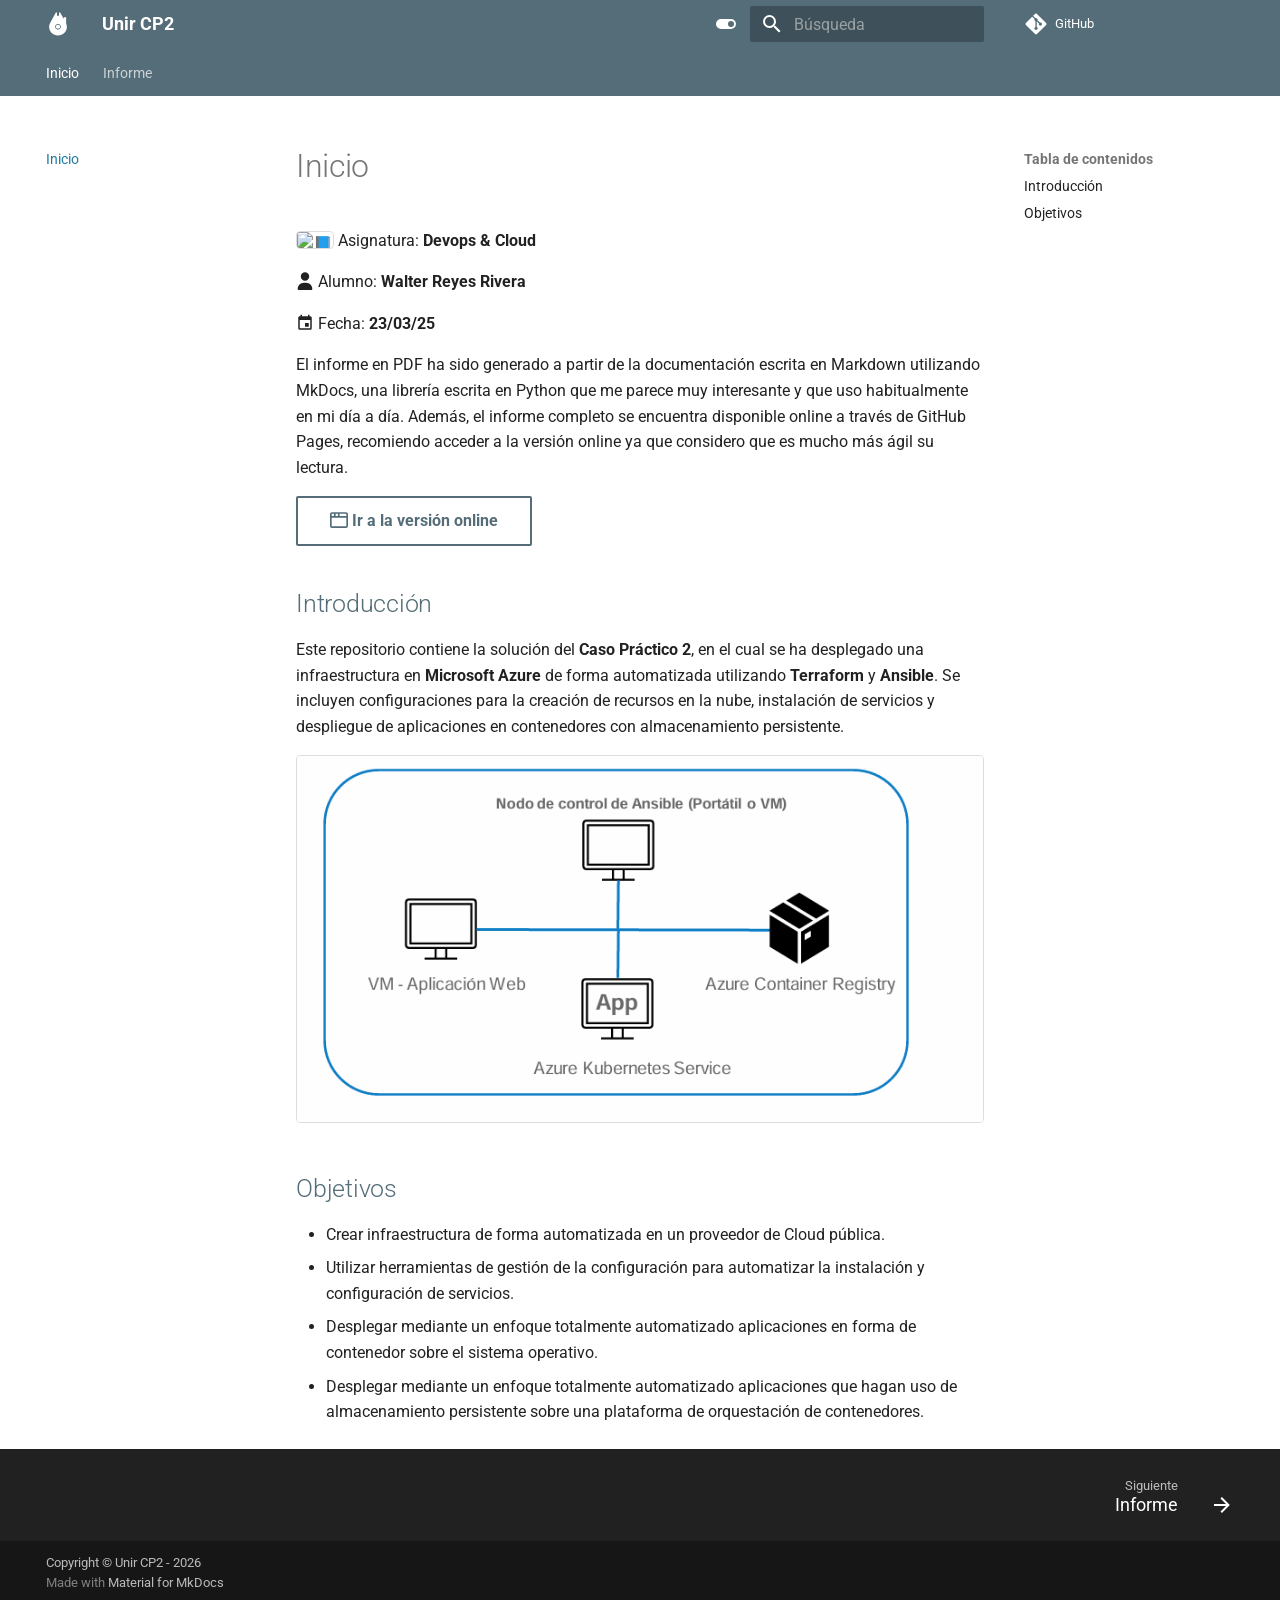
==== commit c4c92038: "Deployed 7a4caf1 with MkDocs version: 1.6.1" ====
--- a/index.html
+++ b/index.html
@@ -195,7 +195,7 @@
     
     
       <div class="md-header__source">
-        <a href="https://github.com/darioreyesr25/unir-cp2" title="Ir al repositorio" class="md-source" data-md-component="source">
+        <a href="https://github.com/darioreyesr25/unir-cp2-main" title="Ir al repositorio" class="md-source" data-md-component="source">
   <div class="md-source__icon md-icon">
     
     <svg xmlns="http://www.w3.org/2000/svg" viewBox="0 0 448 512"><!--! Font Awesome Free 7.1.0 by @fontawesome - https://fontawesome.com License - https://fontawesome.com/license/free (Icons: CC BY 4.0, Fonts: SIL OFL 1.1, Code: MIT License) Copyright 2025 Fonticons, Inc.--><path d="M439.6 236.1 244 40.5c-5.4-5.5-12.8-8.5-20.4-8.5s-15 3-20.4 8.4L162.5 81l51.5 51.5c27.1-9.1 52.7 16.8 43.4 43.7l49.7 49.7c34.2-11.8 61.2 31 35.5 56.7-26.5 26.5-70.2-2.9-56-37.3L240.3 199v121.9c25.3 12.5 22.3 41.8 9.1 55-6.4 6.4-15.2 10.1-24.3 10.1s-17.8-3.6-24.3-10.1c-17.6-17.6-11.1-46.9 11.2-56v-123c-20.8-8.5-24.6-30.7-18.6-45L142.6 101 8.5 235.1C3 240.6 0 247.9 0 255.5s3 15 8.5 20.4l195.6 195.7c5.4 5.4 12.7 8.4 20.4 8.4s15-3 20.4-8.4l194.7-194.7c5.4-5.4 8.4-12.8 8.4-20.4s-3-15-8.4-20.4"/></svg>
@@ -294,7 +294,7 @@
   </label>
   
     <div class="md-nav__source">
-      <a href="https://github.com/darioreyesr25/unir-cp2" title="Ir al repositorio" class="md-source" data-md-component="source">
+      <a href="https://github.com/darioreyesr25/unir-cp2-main" title="Ir al repositorio" class="md-source" data-md-component="source">
   <div class="md-source__icon md-icon">
     
     <svg xmlns="http://www.w3.org/2000/svg" viewBox="0 0 448 512"><!--! Font Awesome Free 7.1.0 by @fontawesome - https://fontawesome.com License - https://fontawesome.com/license/free (Icons: CC BY 4.0, Fonts: SIL OFL 1.1, Code: MIT License) Copyright 2025 Fonticons, Inc.--><path d="M439.6 236.1 244 40.5c-5.4-5.5-12.8-8.5-20.4-8.5s-15 3-20.4 8.4L162.5 81l51.5 51.5c27.1-9.1 52.7 16.8 43.4 43.7l49.7 49.7c34.2-11.8 61.2 31 35.5 56.7-26.5 26.5-70.2-2.9-56-37.3L240.3 199v121.9c25.3 12.5 22.3 41.8 9.1 55-6.4 6.4-15.2 10.1-24.3 10.1s-17.8-3.6-24.3-10.1c-17.6-17.6-11.1-46.9 11.2-56v-123c-20.8-8.5-24.6-30.7-18.6-45L142.6 101 8.5 235.1C3 240.6 0 247.9 0 255.5s3 15 8.5 20.4l195.6 195.7c5.4 5.4 12.7 8.4 20.4 8.4s15-3 20.4-8.4l194.7-194.7c5.4-5.4 8.4-12.8 8.4-20.4s-3-15-8.4-20.4"/></svg>
@@ -809,7 +809,7 @@
 <p><span class="twemoji"><svg xmlns="http://www.w3.org/2000/svg" viewBox="0 0 448 512"><!--! Font Awesome Free 7.1.0 by @fontawesome - https://fontawesome.com License - https://fontawesome.com/license/free (Icons: CC BY 4.0, Fonts: SIL OFL 1.1, Code: MIT License) Copyright 2025 Fonticons, Inc.--><path d="M224 248a120 120 0 1 0 0-240 120 120 0 1 0 0 240m-29.7 56C95.8 304 16 383.8 16 482.3c0 16.4 13.3 29.7 29.7 29.7h356.6c16.4 0 29.7-13.3 29.7-29.7 0-98.5-79.8-178.3-178.3-178.3z"/></svg></span> Alumno: <strong>Walter Reyes Rivera</strong></p>
 <p><span class="twemoji"><svg xmlns="http://www.w3.org/2000/svg" viewBox="0 0 24 24"><path d="M19 19H5V8h14m-3-7v2H8V1H6v2H5c-1.11 0-2 .89-2 2v14a2 2 0 0 0 2 2h14a2 2 0 0 0 2-2V5a2 2 0 0 0-2-2h-1V1m-1 11h-5v5h5z"/></svg></span> Fecha: <strong>23/03/25</strong></p>
 <p>El informe en PDF ha sido generado a partir de la documentación escrita en Markdown utilizando MkDocs, una librería escrita en Python que me parece muy interesante y que uso habitualmente en mi día a día. Además, el informe completo se encuentra disponible online a través de GitHub Pages, recomiendo acceder a la versión online ya que considero que es mucho más ágil su lectura.</p>
-<p><a class="md-button" href="https://darioreyesr25.github.io/unir-cp2"><span class="twemoji"><svg xmlns="http://www.w3.org/2000/svg" viewBox="0 0 16 16"><path d="M0 2.75C0 1.784.784 1 1.75 1h12.5c.966 0 1.75.784 1.75 1.75v10.5A1.75 1.75 0 0 1 14.25 15H1.75A1.75 1.75 0 0 1 0 13.25ZM14.5 6h-13v7.25c0 .138.112.25.25.25h12.5a.25.25 0 0 0 .25-.25Zm-6-3.5v2h6V2.75a.25.25 0 0 0-.25-.25ZM5 2.5v2h2v-2Zm-3.25 0a.25.25 0 0 0-.25.25V4.5h2v-2Z"/></svg></span> Ir a la versión online</a></p>
+<p><a class="md-button" href="https://darioreyesr25.github.io/unir-cp2-main"><span class="twemoji"><svg xmlns="http://www.w3.org/2000/svg" viewBox="0 0 16 16"><path d="M0 2.75C0 1.784.784 1 1.75 1h12.5c.966 0 1.75.784 1.75 1.75v10.5A1.75 1.75 0 0 1 14.25 15H1.75A1.75 1.75 0 0 1 0 13.25ZM14.5 6h-13v7.25c0 .138.112.25.25.25h12.5a.25.25 0 0 0 .25-.25Zm-6-3.5v2h6V2.75a.25.25 0 0 0-.25-.25ZM5 2.5v2h2v-2Zm-3.25 0a.25.25 0 0 0-.25.25V4.5h2v-2Z"/></svg></span> Ir a la versión online</a></p>
 <h2 id="introduccion">Introducción<a class="headerlink" href="#introduccion" title="Permanent link">&para;</a></h2>
 <p>Este repositorio contiene la solución del <strong>Caso Práctico 2</strong>, en el cual se ha desplegado una infraestructura en <strong>Microsoft Azure</strong> de forma automatizada utilizando <strong>Terraform</strong> y <strong>Ansible</strong>. Se incluyen configuraciones para la creación de recursos en la nube, instalación de servicios y despliegue de aplicaciones en contenedores con almacenamiento persistente.</p>
 <p><img alt="diagrama enunciado" src="assets/images/diagrama-enunciado.png" /></p>
--- a/assets/stylesheets/extra.css
+++ b/assets/stylesheets/extra.css
@@ -1,110 +1,110 @@
-/* Global CSS */
-
-[data-md-color-primary=blue-grey] {
-  --md-typeset-a-color: #227aa0; /* Change to your desired color */
-}
-
-/* All headers with same text color */
-h1, h2, h3, h4, h5, h6 {
-  color: var(--md-primary-fg-color);
-}
-
-.md-content img {
-  border: 1px solid #ddd; /* Light gray border */
-  border-radius: 4px; /* Optional: slightly rounded corners */
-}
-
-hr {
-  border: 0;
-  box-sizing: initial;
-  display: block;
-  height: 0.05rem;
-  overflow: visible;
-  padding: 0;
-  border-bottom: 0.05rem solid var(--md-default-fg-color--lightest);
-  display: flow-root;
-  margin: 2em 0;
-}
-
-.cita {
-  color: var(--md-primary-fg-color--light);
-  font-size: small;
-  margin-top: 0!important;
-  margin-bottom: 0!important;
-}
-  
-/* Classes to create grids and cards embeded in the markdown (extension md_in_html needed) */
-.cards {
-  justify-content: center;
-  display: grid;
-  grid-gap: 0.4rem;
-  margin: 0.5rem 0;
-}
-
-.row-2 {
-  grid-template-columns: repeat(2, minmax(8rem, 1fr));
-}
-
-.row-auto {
-  grid-template-columns: repeat(auto-fit, minmax(8rem, 1fr));
-}
-
-.cards ul {
-  display: contents!important;
-}
-
-.cards ul li {
-  list-style: none;
-  text-align: left;
-  padding: 0.8rem;
-  border: 0.05rem solid var(--md-default-fg-color--lightest);
-  border-radius: 0.1rem;
-  display: block;
-  transition: border .25s,box-shadow .25s;
-  height: 100%;
-  position: relative;
-}
-
-.cards p:nth-last-child(2) {
-  margin-bottom: 1rem;
-}
-
-.cards ul p:has(a) {
-  position: absolute;
-  bottom: 0;
-}
-
-.cards hr {
-  margin: 0.3rem 0;
-}
-
-.cards ul li:hover {
-  border-color: #0000;
-  box-shadow: var(--md-shadow-z2);
-}
-
-.grid {
-  grid-gap: 0.4rem;
-  display: grid;
-  margin: 1em 0;
-}
-
-.grid ul {
-  display: contents!important;
-  list-style: none;
-}
-
-.grid ul li a {
-  list-style: none;
-  text-align: left;
-  padding: 0.8rem;
-  border: 0.05rem solid var(--md-default-fg-color--lightest);
-  border-radius: 0.1rem;
-  display: block;
-  transition: border .25s, color .25s;
-}
-
-.grid ul li a:hover {
-  border-color: var(--md-accent-fg-color);
-  color: var(--md-accent-fg-color);
+/* Global CSS */
+
+[data-md-color-primary=blue-grey] {
+  --md-typeset-a-color: #227aa0; /* Change to your desired color */
+}
+
+/* All headers with same text color */
+h1, h2, h3, h4, h5, h6 {
+  color: var(--md-primary-fg-color);
+}
+
+.md-content img {
+  border: 1px solid #ddd; /* Light gray border */
+  border-radius: 4px; /* Optional: slightly rounded corners */
+}
+
+hr {
+  border: 0;
+  box-sizing: initial;
+  display: block;
+  height: 0.05rem;
+  overflow: visible;
+  padding: 0;
+  border-bottom: 0.05rem solid var(--md-default-fg-color--lightest);
+  display: flow-root;
+  margin: 2em 0;
+}
+
+.cita {
+  color: var(--md-primary-fg-color--light);
+  font-size: small;
+  margin-top: 0!important;
+  margin-bottom: 0!important;
+}
+  
+/* Classes to create grids and cards embeded in the markdown (extension md_in_html needed) */
+.cards {
+  justify-content: center;
+  display: grid;
+  grid-gap: 0.4rem;
+  margin: 0.5rem 0;
+}
+
+.row-2 {
+  grid-template-columns: repeat(2, minmax(8rem, 1fr));
+}
+
+.row-auto {
+  grid-template-columns: repeat(auto-fit, minmax(8rem, 1fr));
+}
+
+.cards ul {
+  display: contents!important;
+}
+
+.cards ul li {
+  list-style: none;
+  text-align: left;
+  padding: 0.8rem;
+  border: 0.05rem solid var(--md-default-fg-color--lightest);
+  border-radius: 0.1rem;
+  display: block;
+  transition: border .25s,box-shadow .25s;
+  height: 100%;
+  position: relative;
+}
+
+.cards p:nth-last-child(2) {
+  margin-bottom: 1rem;
+}
+
+.cards ul p:has(a) {
+  position: absolute;
+  bottom: 0;
+}
+
+.cards hr {
+  margin: 0.3rem 0;
+}
+
+.cards ul li:hover {
+  border-color: #0000;
+  box-shadow: var(--md-shadow-z2);
+}
+
+.grid {
+  grid-gap: 0.4rem;
+  display: grid;
+  margin: 1em 0;
+}
+
+.grid ul {
+  display: contents!important;
+  list-style: none;
+}
+
+.grid ul li a {
+  list-style: none;
+  text-align: left;
+  padding: 0.8rem;
+  border: 0.05rem solid var(--md-default-fg-color--lightest);
+  border-radius: 0.1rem;
+  display: block;
+  transition: border .25s, color .25s;
+}
+
+.grid ul li a:hover {
+  border-color: var(--md-accent-fg-color);
+  color: var(--md-accent-fg-color);
 }
--- a/assets/stylesheets/pdf-custom.css
+++ b/assets/stylesheets/pdf-custom.css
@@ -1,39 +1,39 @@
-/* Apply styles ONLY when exporting to PDF */
-@media print {
-    /* Softer blue lines for PDF */
-    hr, .md-typeset hr {
-        border-color: #607c8a !important;
-    }
-
-    /* Borders under H1, H2, H3 only in PDF */
-    h1, h2, h3 {
-        color:#546d78 !important;
-        border-color: #546d78 !important;
-    }
-
-    /* Cover Page Title and Subtitle */
-    .cover-title {
-        color: #546d78 !important;
-    }
-    /* Center all images in the PDF */
-    img {
-        display: block;
-        margin: 0 auto;
-        max-height: 350px;
-    }
-    ol, li, p, details, pre, img {
-        break-inside: auto !important;
-        page-break-inside: auto !important;
-    }
-    /* Hide icons in index */
-    .md-nav__icon {
-        display: none !important;
-    }
-}
-
-/* Show the PNG version only in PDF */
-@media screen {
-    .only-pdf {
-        display: none !important;
-    }
+/* Apply styles ONLY when exporting to PDF */
+@media print {
+    /* Softer blue lines for PDF */
+    hr, .md-typeset hr {
+        border-color: #607c8a !important;
+    }
+
+    /* Borders under H1, H2, H3 only in PDF */
+    h1, h2, h3 {
+        color:#546d78 !important;
+        border-color: #546d78 !important;
+    }
+
+    /* Cover Page Title and Subtitle */
+    .cover-title {
+        color: #546d78 !important;
+    }
+    /* Center all images in the PDF */
+    img {
+        display: block;
+        margin: 0 auto;
+        max-height: 350px;
+    }
+    ol, li, p, details, pre, img {
+        break-inside: auto !important;
+        page-break-inside: auto !important;
+    }
+    /* Hide icons in index */
+    .md-nav__icon {
+        display: none !important;
+    }
+}
+
+/* Show the PNG version only in PDF */
+@media screen {
+    .only-pdf {
+        display: none !important;
+    }
 }
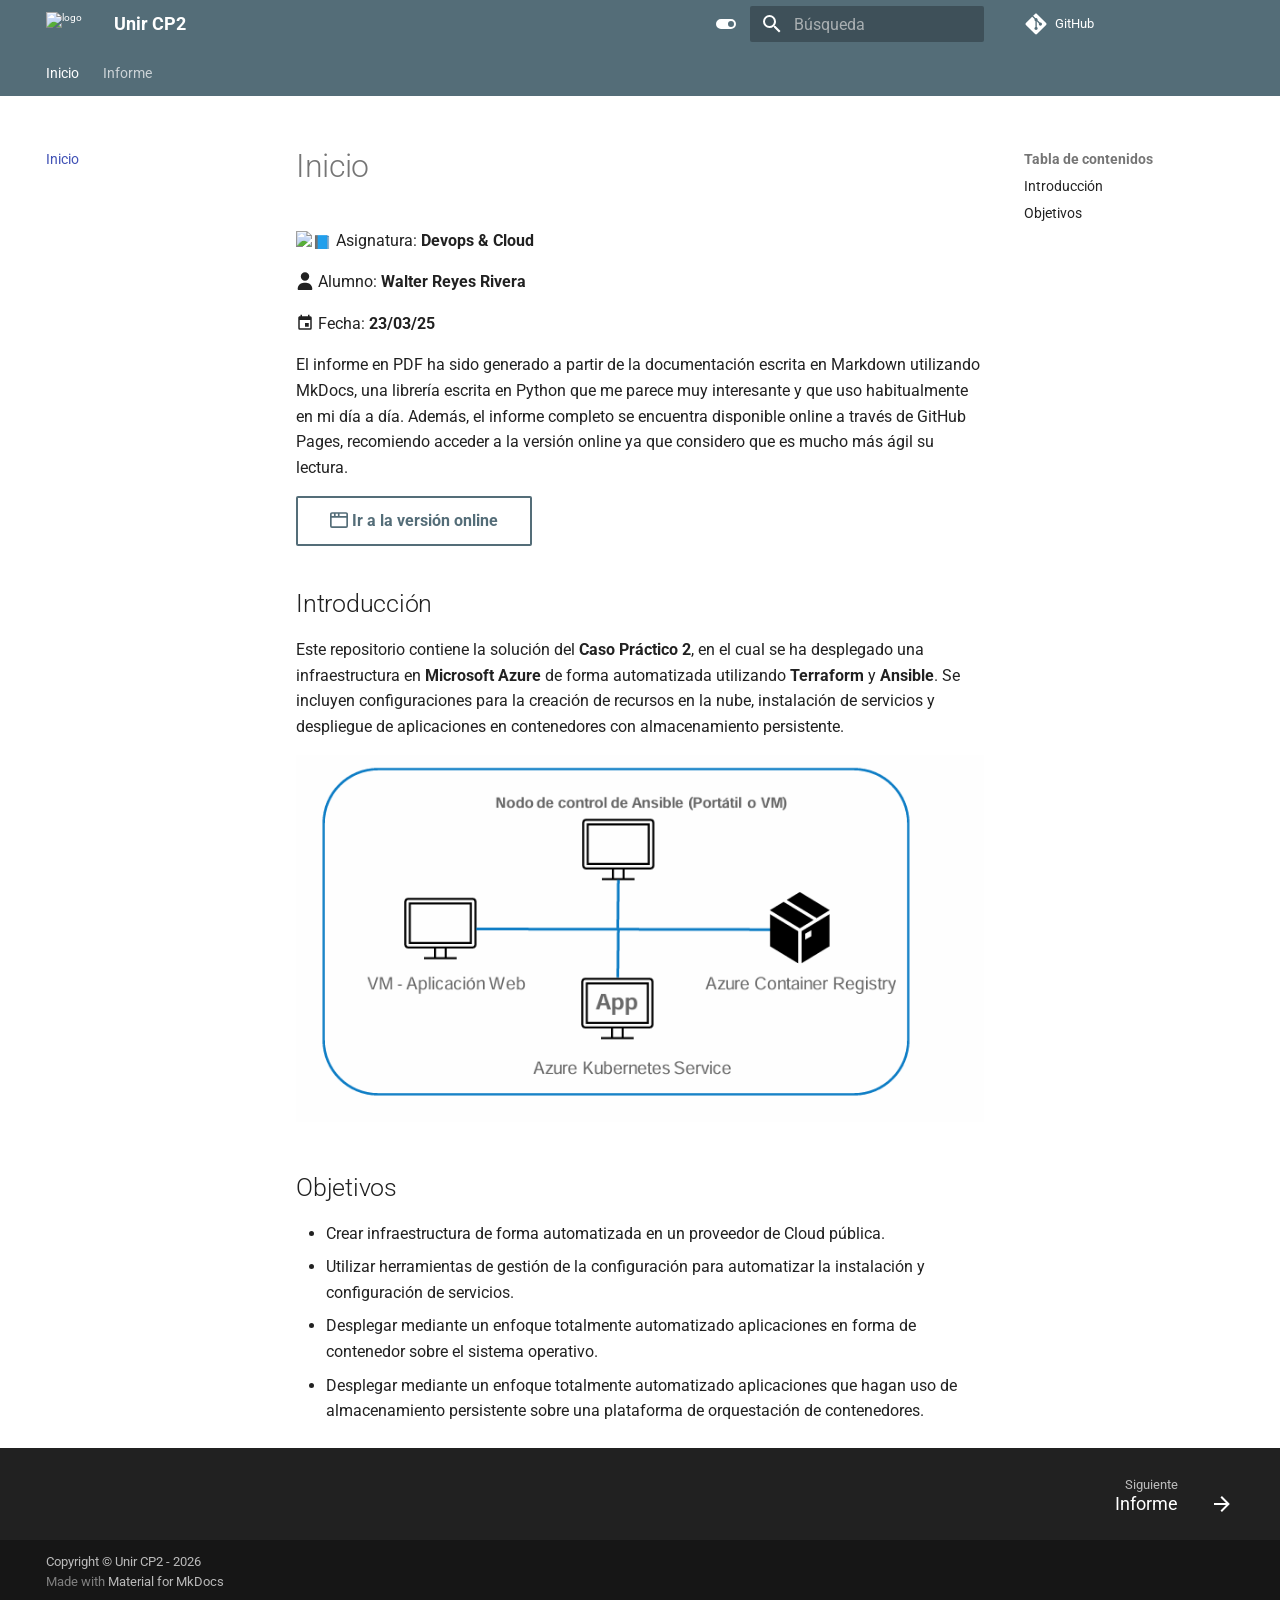
==== commit d7b3f78d: "Deployed 205d7ce with MkDocs version: 1.6.1" ====
--- a/index.html
+++ b/index.html
@@ -482,12 +482,120 @@
   
   
   
-    
-    
-      
-        
-          
-        
+    <li class="md-nav__item">
+      <a href="informe/despliegue/" class="md-nav__link">
+        
+  
+  
+  <span class="md-ellipsis">
+    
+  
+    Despliegue
+  
+
+    
+  </span>
+  
+  
+
+      </a>
+    </li>
+  
+
+              
+            
+              
+                
+  
+  
+  
+  
+    <li class="md-nav__item">
+      <a href="informe/evidencias/" class="md-nav__link">
+        
+  
+  
+  <span class="md-ellipsis">
+    
+  
+    Evidencias
+  
+
+    
+  </span>
+  
+  
+
+      </a>
+    </li>
+  
+
+              
+            
+              
+                
+  
+  
+  
+  
+    <li class="md-nav__item">
+      <a href="informe/licencia/" class="md-nav__link">
+        
+  
+  
+  <span class="md-ellipsis">
+    
+  
+    Licencia
+  
+
+    
+  </span>
+  
+  
+
+      </a>
+    </li>
+  
+
+              
+            
+              
+                
+  
+  
+  
+  
+    <li class="md-nav__item">
+      <a href="informe/referencias/" class="md-nav__link">
+        
+  
+  
+  <span class="md-ellipsis">
+    
+  
+    Referencias
+  
+
+    
+  </span>
+  
+  
+
+      </a>
+    </li>
+  
+
+              
+            
+              
+                
+  
+  
+  
+  
+    
+    
       
         
       
@@ -506,12 +614,11 @@
       
         
         
-        <input class="md-nav__toggle md-toggle " type="checkbox" id="__nav_2_2" >
-        
-          
-          <div class="md-nav__link md-nav__container">
-            <a href="informe/arquitectura/" class="md-nav__link ">
-              
+        <input class="md-nav__toggle md-toggle " type="checkbox" id="__nav_2_6" >
+        
+          
+          <label class="md-nav__link" for="__nav_2_6" id="__nav_2_6_label" tabindex="0">
+            
   
   
   <span class="md-ellipsis">
@@ -525,17 +632,11 @@
   
   
 
-            </a>
-            
-              
-              <label class="md-nav__link " for="__nav_2_2" id="__nav_2_2_label" tabindex="0">
-                <span class="md-nav__icon md-icon"></span>
-              </label>
-            
-          </div>
-        
-        <nav class="md-nav" data-md-level="2" aria-labelledby="__nav_2_2_label" aria-expanded="false">
-          <label class="md-nav__title" for="__nav_2_2">
+            <span class="md-nav__icon md-icon"></span>
+          </label>
+        
+        <nav class="md-nav" data-md-level="2" aria-labelledby="__nav_2_6_label" aria-expanded="false">
+          <label class="md-nav__title" for="__nav_2_6">
             <span class="md-nav__icon md-icon"></span>
             
   
@@ -546,6 +647,32 @@
           <ul class="md-nav__list" data-md-scrollfix>
             
               
+                
+  
+  
+  
+  
+    <li class="md-nav__item">
+      <a href="informe/arquitectura/configuracion/" class="md-nav__link">
+        
+  
+  
+  <span class="md-ellipsis">
+    
+  
+    Configuración de la infraestructura
+  
+
+    
+  </span>
+  
+  
+
+      </a>
+    </li>
+  
+
+              
             
               
                 
@@ -575,149 +702,9 @@
 
               
             
-              
-                
-  
-  
-  
-  
-    <li class="md-nav__item">
-      <a href="informe/arquitectura/configuracion/" class="md-nav__link">
-        
-  
-  
-  <span class="md-ellipsis">
-    
-  
-    Configuración
-  
-
-    
-  </span>
-  
-  
-
-      </a>
-    </li>
-  
-
-              
-            
           </ul>
         </nav>
       
-    </li>
-  
-
-              
-            
-              
-                
-  
-  
-  
-  
-    <li class="md-nav__item">
-      <a href="informe/despliegue/" class="md-nav__link">
-        
-  
-  
-  <span class="md-ellipsis">
-    
-  
-    Despliegue
-  
-
-    
-  </span>
-  
-  
-
-      </a>
-    </li>
-  
-
-              
-            
-              
-                
-  
-  
-  
-  
-    <li class="md-nav__item">
-      <a href="informe/evidencias/" class="md-nav__link">
-        
-  
-  
-  <span class="md-ellipsis">
-    
-  
-    Evidencias
-  
-
-    
-  </span>
-  
-  
-
-      </a>
-    </li>
-  
-
-              
-            
-              
-                
-  
-  
-  
-  
-    <li class="md-nav__item">
-      <a href="informe/licencia/" class="md-nav__link">
-        
-  
-  
-  <span class="md-ellipsis">
-    
-  
-    Licencia
-  
-
-    
-  </span>
-  
-  
-
-      </a>
-    </li>
-  
-
-              
-            
-              
-                
-  
-  
-  
-  
-    <li class="md-nav__item">
-      <a href="informe/referencias/" class="md-nav__link">
-        
-  
-  
-  <span class="md-ellipsis">
-    
-  
-    Referencias
-  
-
-    
-  </span>
-  
-  
-
-      </a>
     </li>
   
 
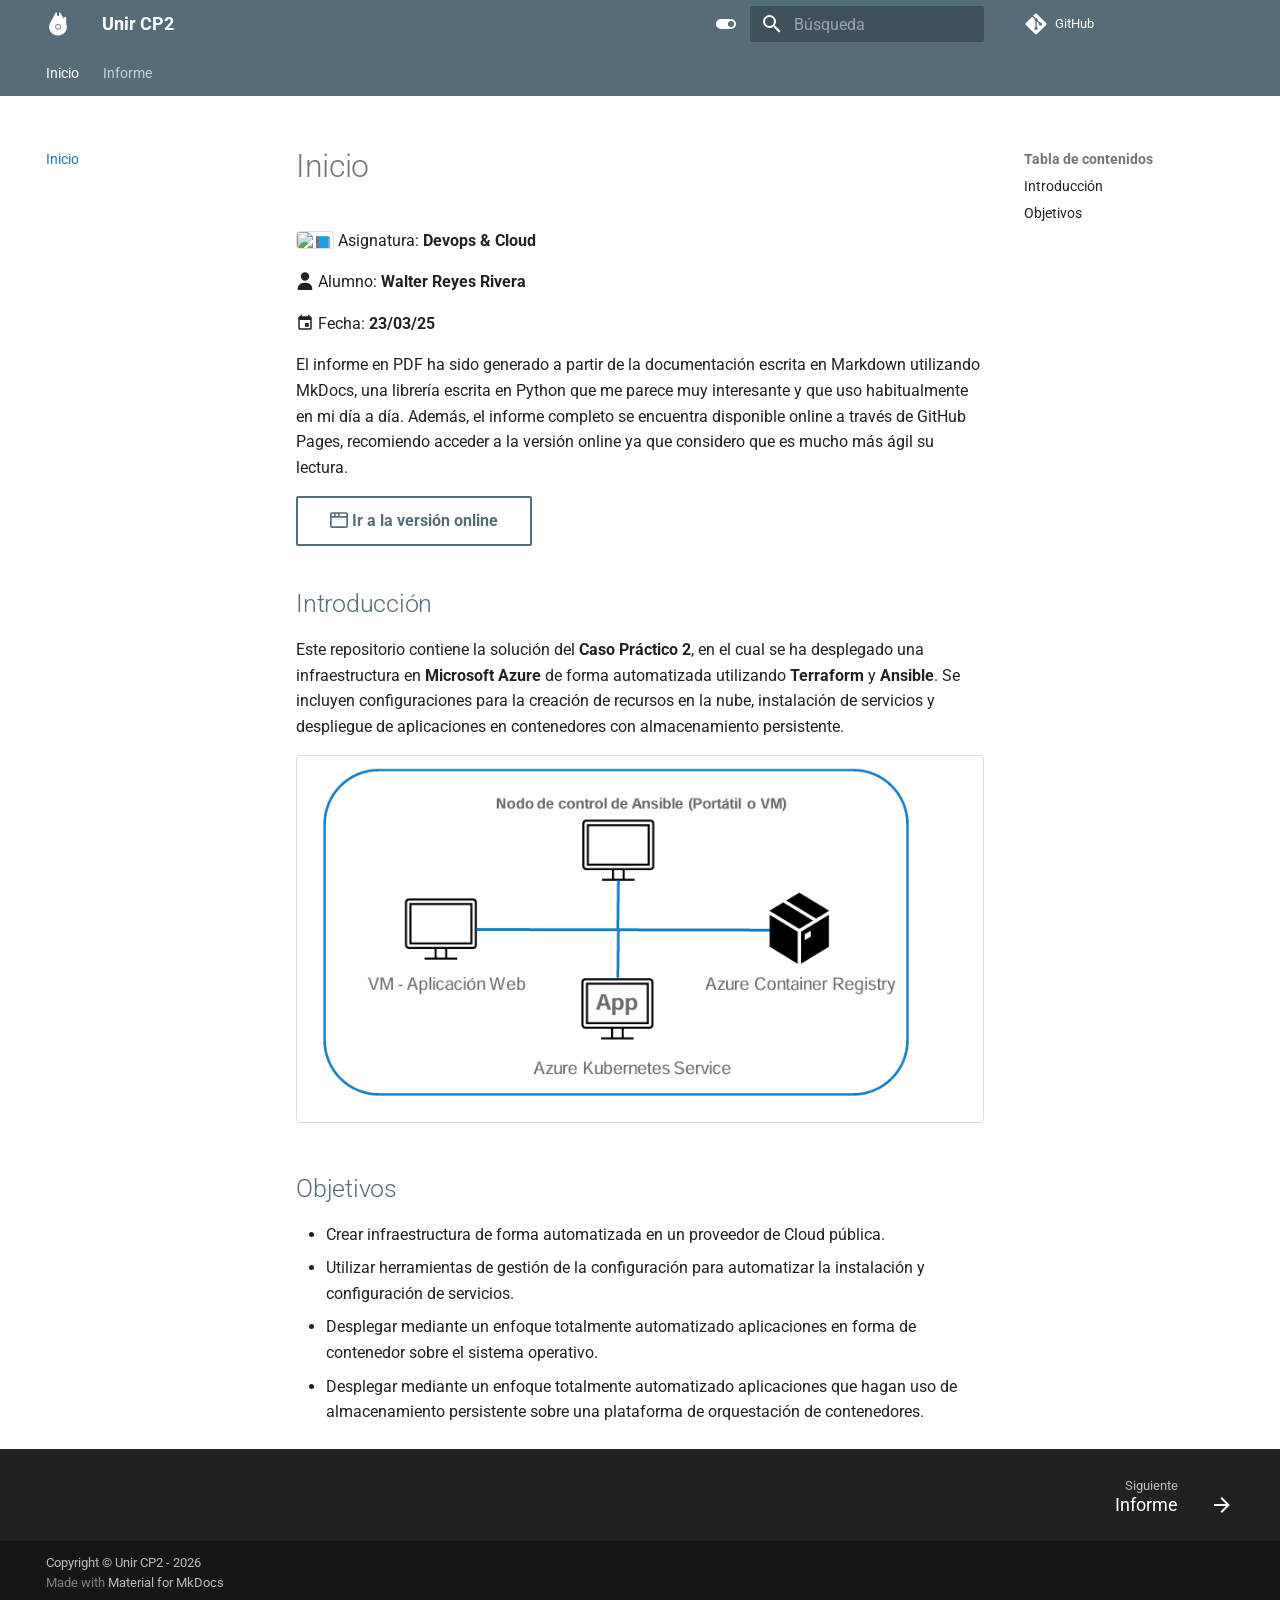
==== commit 6eb77baf: "update main" ====
--- a/index.html
+++ b/index.html
@@ -482,6 +482,141 @@
   
   
   
+    
+    
+      
+        
+          
+        
+      
+        
+      
+        
+      
+    
+    
+    
+      
+      
+        
+      
+    
+    
+    <li class="md-nav__item md-nav__item--nested">
+      
+        
+        
+        <input class="md-nav__toggle md-toggle " type="checkbox" id="__nav_2_2" >
+        
+          
+          <div class="md-nav__link md-nav__container">
+            <a href="informe/arquitectura/" class="md-nav__link ">
+              
+  
+  
+  <span class="md-ellipsis">
+    
+  
+    Arquitectura
+  
+
+    
+  </span>
+  
+  
+
+            </a>
+            
+              
+              <label class="md-nav__link " for="__nav_2_2" id="__nav_2_2_label" tabindex="0">
+                <span class="md-nav__icon md-icon"></span>
+              </label>
+            
+          </div>
+        
+        <nav class="md-nav" data-md-level="2" aria-labelledby="__nav_2_2_label" aria-expanded="false">
+          <label class="md-nav__title" for="__nav_2_2">
+            <span class="md-nav__icon md-icon"></span>
+            
+  
+    Arquitectura
+  
+
+          </label>
+          <ul class="md-nav__list" data-md-scrollfix>
+            
+              
+            
+              
+                
+  
+  
+  
+  
+    <li class="md-nav__item">
+      <a href="informe/arquitectura/infraestructura/" class="md-nav__link">
+        
+  
+  
+  <span class="md-ellipsis">
+    
+  
+    Infraestructura
+  
+
+    
+  </span>
+  
+  
+
+      </a>
+    </li>
+  
+
+              
+            
+              
+                
+  
+  
+  
+  
+    <li class="md-nav__item">
+      <a href="informe/arquitectura/configuracion/" class="md-nav__link">
+        
+  
+  
+  <span class="md-ellipsis">
+    
+  
+    Configuración
+  
+
+    
+  </span>
+  
+  
+
+      </a>
+    </li>
+  
+
+              
+            
+          </ul>
+        </nav>
+      
+    </li>
+  
+
+              
+            
+              
+                
+  
+  
+  
+  
     <li class="md-nav__item">
       <a href="informe/despliegue/" class="md-nav__link">
         
@@ -583,128 +718,6 @@
   
 
       </a>
-    </li>
-  
-
-              
-            
-              
-                
-  
-  
-  
-  
-    
-    
-      
-        
-      
-        
-      
-    
-    
-    
-      
-      
-        
-      
-    
-    
-    <li class="md-nav__item md-nav__item--nested">
-      
-        
-        
-        <input class="md-nav__toggle md-toggle " type="checkbox" id="__nav_2_6" >
-        
-          
-          <label class="md-nav__link" for="__nav_2_6" id="__nav_2_6_label" tabindex="0">
-            
-  
-  
-  <span class="md-ellipsis">
-    
-  
-    Arquitectura
-  
-
-    
-  </span>
-  
-  
-
-            <span class="md-nav__icon md-icon"></span>
-          </label>
-        
-        <nav class="md-nav" data-md-level="2" aria-labelledby="__nav_2_6_label" aria-expanded="false">
-          <label class="md-nav__title" for="__nav_2_6">
-            <span class="md-nav__icon md-icon"></span>
-            
-  
-    Arquitectura
-  
-
-          </label>
-          <ul class="md-nav__list" data-md-scrollfix>
-            
-              
-                
-  
-  
-  
-  
-    <li class="md-nav__item">
-      <a href="informe/arquitectura/configuracion/" class="md-nav__link">
-        
-  
-  
-  <span class="md-ellipsis">
-    
-  
-    Configuración de la infraestructura
-  
-
-    
-  </span>
-  
-  
-
-      </a>
-    </li>
-  
-
-              
-            
-              
-                
-  
-  
-  
-  
-    <li class="md-nav__item">
-      <a href="informe/arquitectura/infraestructura/" class="md-nav__link">
-        
-  
-  
-  <span class="md-ellipsis">
-    
-  
-    Infraestructura
-  
-
-    
-  </span>
-  
-  
-
-      </a>
-    </li>
-  
-
-              
-            
-          </ul>
-        </nav>
-      
     </li>
   
 
--- a/assets/stylesheets/extra.css
+++ b/assets/stylesheets/extra.css
@@ -0,0 +1,110 @@
+/* Global CSS */
+
+[data-md-color-primary=blue-grey] {
+  --md-typeset-a-color: #227aa0; /* Change to your desired color */
+}
+
+/* All headers with same text color */
+h1, h2, h3, h4, h5, h6 {
+  color: var(--md-primary-fg-color);
+}
+
+.md-content img {
+  border: 1px solid #ddd; /* Light gray border */
+  border-radius: 4px; /* Optional: slightly rounded corners */
+}
+
+hr {
+  border: 0;
+  box-sizing: initial;
+  display: block;
+  height: 0.05rem;
+  overflow: visible;
+  padding: 0;
+  border-bottom: 0.05rem solid var(--md-default-fg-color--lightest);
+  display: flow-root;
+  margin: 2em 0;
+}
+
+.cita {
+  color: var(--md-primary-fg-color--light);
+  font-size: small;
+  margin-top: 0!important;
+  margin-bottom: 0!important;
+}
+  
+/* Classes to create grids and cards embeded in the markdown (extension md_in_html needed) */
+.cards {
+  justify-content: center;
+  display: grid;
+  grid-gap: 0.4rem;
+  margin: 0.5rem 0;
+}
+
+.row-2 {
+  grid-template-columns: repeat(2, minmax(8rem, 1fr));
+}
+
+.row-auto {
+  grid-template-columns: repeat(auto-fit, minmax(8rem, 1fr));
+}
+
+.cards ul {
+  display: contents!important;
+}
+
+.cards ul li {
+  list-style: none;
+  text-align: left;
+  padding: 0.8rem;
+  border: 0.05rem solid var(--md-default-fg-color--lightest);
+  border-radius: 0.1rem;
+  display: block;
+  transition: border .25s,box-shadow .25s;
+  height: 100%;
+  position: relative;
+}
+
+.cards p:nth-last-child(2) {
+  margin-bottom: 1rem;
+}
+
+.cards ul p:has(a) {
+  position: absolute;
+  bottom: 0;
+}
+
+.cards hr {
+  margin: 0.3rem 0;
+}
+
+.cards ul li:hover {
+  border-color: #0000;
+  box-shadow: var(--md-shadow-z2);
+}
+
+.grid {
+  grid-gap: 0.4rem;
+  display: grid;
+  margin: 1em 0;
+}
+
+.grid ul {
+  display: contents!important;
+  list-style: none;
+}
+
+.grid ul li a {
+  list-style: none;
+  text-align: left;
+  padding: 0.8rem;
+  border: 0.05rem solid var(--md-default-fg-color--lightest);
+  border-radius: 0.1rem;
+  display: block;
+  transition: border .25s, color .25s;
+}
+
+.grid ul li a:hover {
+  border-color: var(--md-accent-fg-color);
+  color: var(--md-accent-fg-color);
+}
--- a/assets/stylesheets/pdf-custom.css
+++ b/assets/stylesheets/pdf-custom.css
@@ -0,0 +1,39 @@
+/* Apply styles ONLY when exporting to PDF */
+@media print {
+    /* Softer blue lines for PDF */
+    hr, .md-typeset hr {
+        border-color: #607c8a !important;
+    }
+
+    /* Borders under H1, H2, H3 only in PDF */
+    h1, h2, h3 {
+        color:#546d78 !important;
+        border-color: #546d78 !important;
+    }
+
+    /* Cover Page Title and Subtitle */
+    .cover-title {
+        color: #546d78 !important;
+    }
+    /* Center all images in the PDF */
+    img {
+        display: block;
+        margin: 0 auto;
+        max-height: 350px;
+    }
+    ol, li, p, details, pre, img {
+        break-inside: auto !important;
+        page-break-inside: auto !important;
+    }
+    /* Hide icons in index */
+    .md-nav__icon {
+        display: none !important;
+    }
+}
+
+/* Show the PNG version only in PDF */
+@media screen {
+    .only-pdf {
+        display: none !important;
+    }
+}
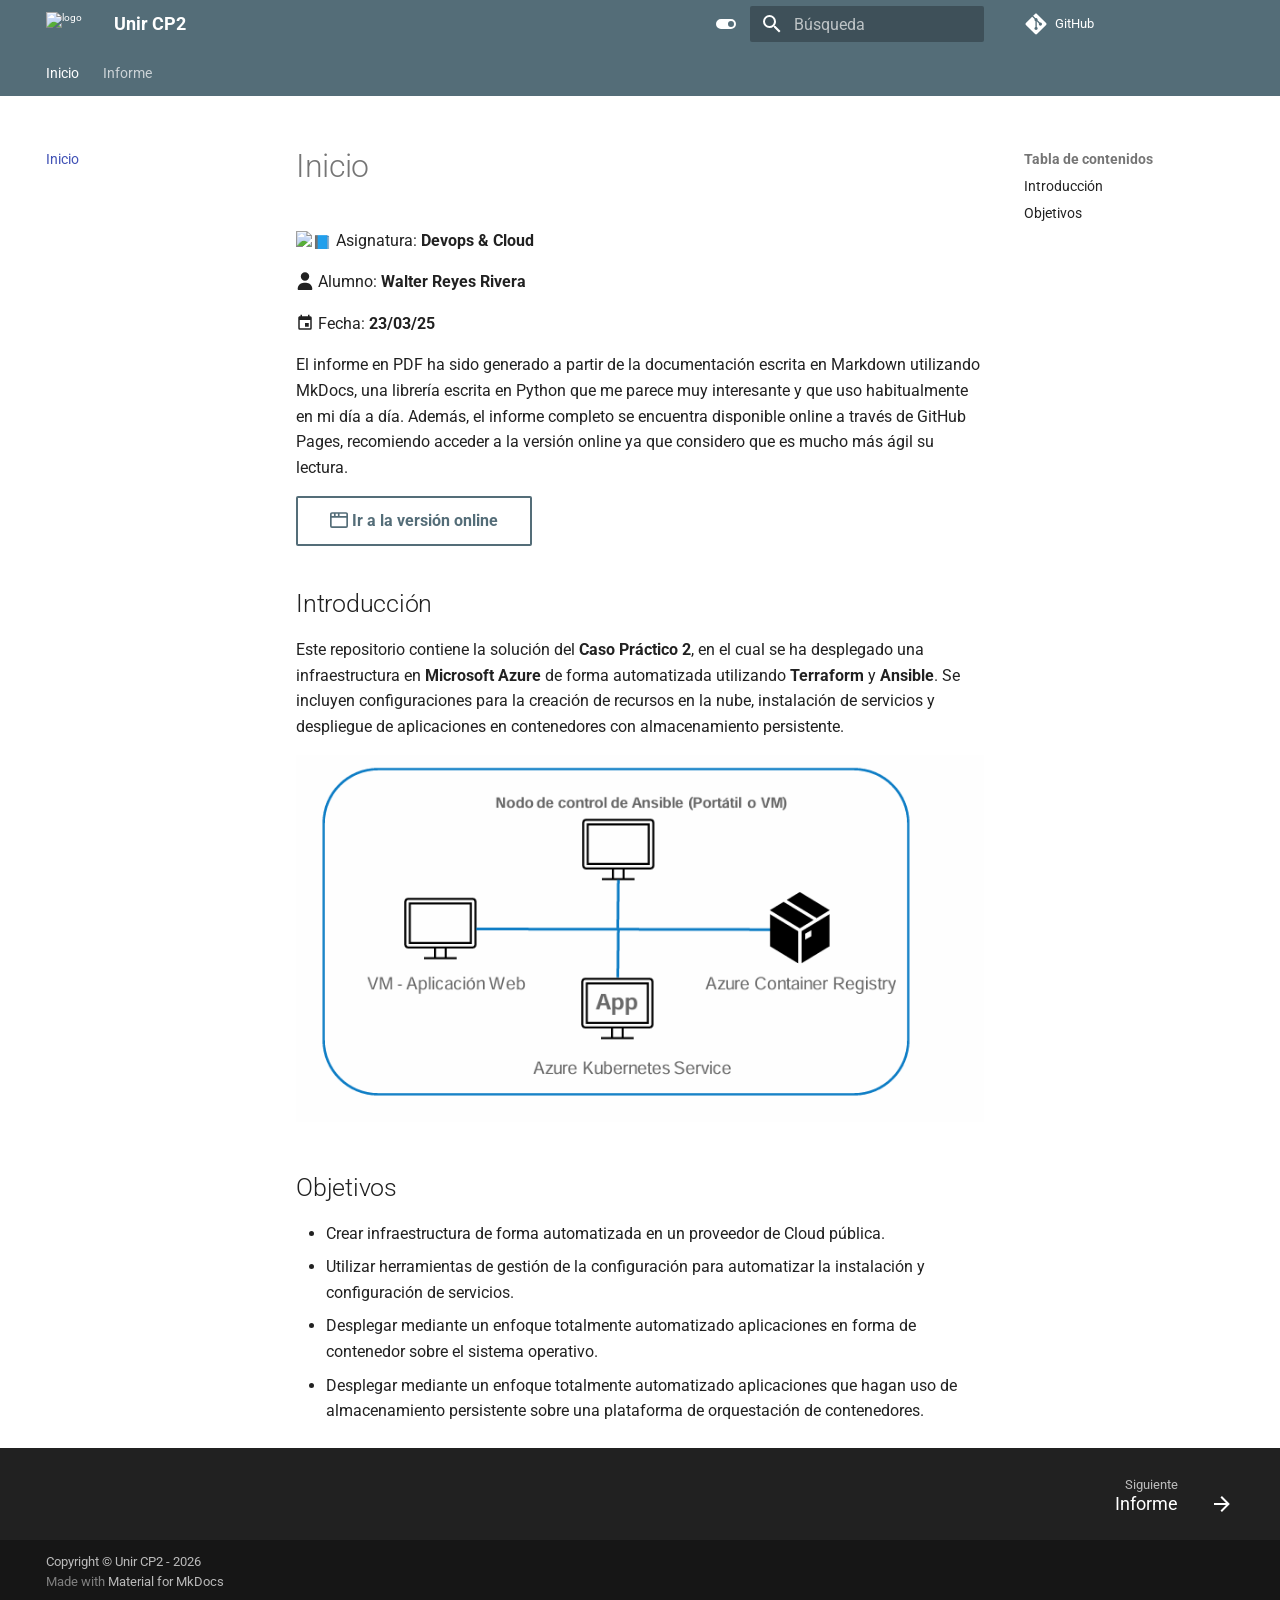
==== commit 0a5a6edc: "Publicar sitio MkDocs (2026-03-17T21:18-05:00)" ====
--- a/index.html
+++ b/index.html
@@ -482,12 +482,120 @@
   
   
   
-    
-    
-      
-        
-          
-        
+    <li class="md-nav__item">
+      <a href="informe/despliegue/" class="md-nav__link">
+        
+  
+  
+  <span class="md-ellipsis">
+    
+  
+    Despliegue
+  
+
+    
+  </span>
+  
+  
+
+      </a>
+    </li>
+  
+
+              
+            
+              
+                
+  
+  
+  
+  
+    <li class="md-nav__item">
+      <a href="informe/evidencias/" class="md-nav__link">
+        
+  
+  
+  <span class="md-ellipsis">
+    
+  
+    Evidencias
+  
+
+    
+  </span>
+  
+  
+
+      </a>
+    </li>
+  
+
+              
+            
+              
+                
+  
+  
+  
+  
+    <li class="md-nav__item">
+      <a href="informe/licencia/" class="md-nav__link">
+        
+  
+  
+  <span class="md-ellipsis">
+    
+  
+    Licencia
+  
+
+    
+  </span>
+  
+  
+
+      </a>
+    </li>
+  
+
+              
+            
+              
+                
+  
+  
+  
+  
+    <li class="md-nav__item">
+      <a href="informe/referencias/" class="md-nav__link">
+        
+  
+  
+  <span class="md-ellipsis">
+    
+  
+    Referencias
+  
+
+    
+  </span>
+  
+  
+
+      </a>
+    </li>
+  
+
+              
+            
+              
+                
+  
+  
+  
+  
+    
+    
       
         
       
@@ -506,12 +614,11 @@
       
         
         
-        <input class="md-nav__toggle md-toggle " type="checkbox" id="__nav_2_2" >
-        
-          
-          <div class="md-nav__link md-nav__container">
-            <a href="informe/arquitectura/" class="md-nav__link ">
-              
+        <input class="md-nav__toggle md-toggle " type="checkbox" id="__nav_2_6" >
+        
+          
+          <label class="md-nav__link" for="__nav_2_6" id="__nav_2_6_label" tabindex="0">
+            
   
   
   <span class="md-ellipsis">
@@ -525,17 +632,11 @@
   
   
 
-            </a>
-            
-              
-              <label class="md-nav__link " for="__nav_2_2" id="__nav_2_2_label" tabindex="0">
-                <span class="md-nav__icon md-icon"></span>
-              </label>
-            
-          </div>
-        
-        <nav class="md-nav" data-md-level="2" aria-labelledby="__nav_2_2_label" aria-expanded="false">
-          <label class="md-nav__title" for="__nav_2_2">
+            <span class="md-nav__icon md-icon"></span>
+          </label>
+        
+        <nav class="md-nav" data-md-level="2" aria-labelledby="__nav_2_6_label" aria-expanded="false">
+          <label class="md-nav__title" for="__nav_2_6">
             <span class="md-nav__icon md-icon"></span>
             
   
@@ -546,6 +647,32 @@
           <ul class="md-nav__list" data-md-scrollfix>
             
               
+                
+  
+  
+  
+  
+    <li class="md-nav__item">
+      <a href="informe/arquitectura/configuracion/" class="md-nav__link">
+        
+  
+  
+  <span class="md-ellipsis">
+    
+  
+    Configuración de la infraestructura
+  
+
+    
+  </span>
+  
+  
+
+      </a>
+    </li>
+  
+
+              
             
               
                 
@@ -575,149 +702,9 @@
 
               
             
-              
-                
-  
-  
-  
-  
-    <li class="md-nav__item">
-      <a href="informe/arquitectura/configuracion/" class="md-nav__link">
-        
-  
-  
-  <span class="md-ellipsis">
-    
-  
-    Configuración
-  
-
-    
-  </span>
-  
-  
-
-      </a>
-    </li>
-  
-
-              
-            
           </ul>
         </nav>
       
-    </li>
-  
-
-              
-            
-              
-                
-  
-  
-  
-  
-    <li class="md-nav__item">
-      <a href="informe/despliegue/" class="md-nav__link">
-        
-  
-  
-  <span class="md-ellipsis">
-    
-  
-    Despliegue
-  
-
-    
-  </span>
-  
-  
-
-      </a>
-    </li>
-  
-
-              
-            
-              
-                
-  
-  
-  
-  
-    <li class="md-nav__item">
-      <a href="informe/evidencias/" class="md-nav__link">
-        
-  
-  
-  <span class="md-ellipsis">
-    
-  
-    Evidencias
-  
-
-    
-  </span>
-  
-  
-
-      </a>
-    </li>
-  
-
-              
-            
-              
-                
-  
-  
-  
-  
-    <li class="md-nav__item">
-      <a href="informe/licencia/" class="md-nav__link">
-        
-  
-  
-  <span class="md-ellipsis">
-    
-  
-    Licencia
-  
-
-    
-  </span>
-  
-  
-
-      </a>
-    </li>
-  
-
-              
-            
-              
-                
-  
-  
-  
-  
-    <li class="md-nav__item">
-      <a href="informe/referencias/" class="md-nav__link">
-        
-  
-  
-  <span class="md-ellipsis">
-    
-  
-    Referencias
-  
-
-    
-  </span>
-  
-  
-
-      </a>
     </li>
   
 
